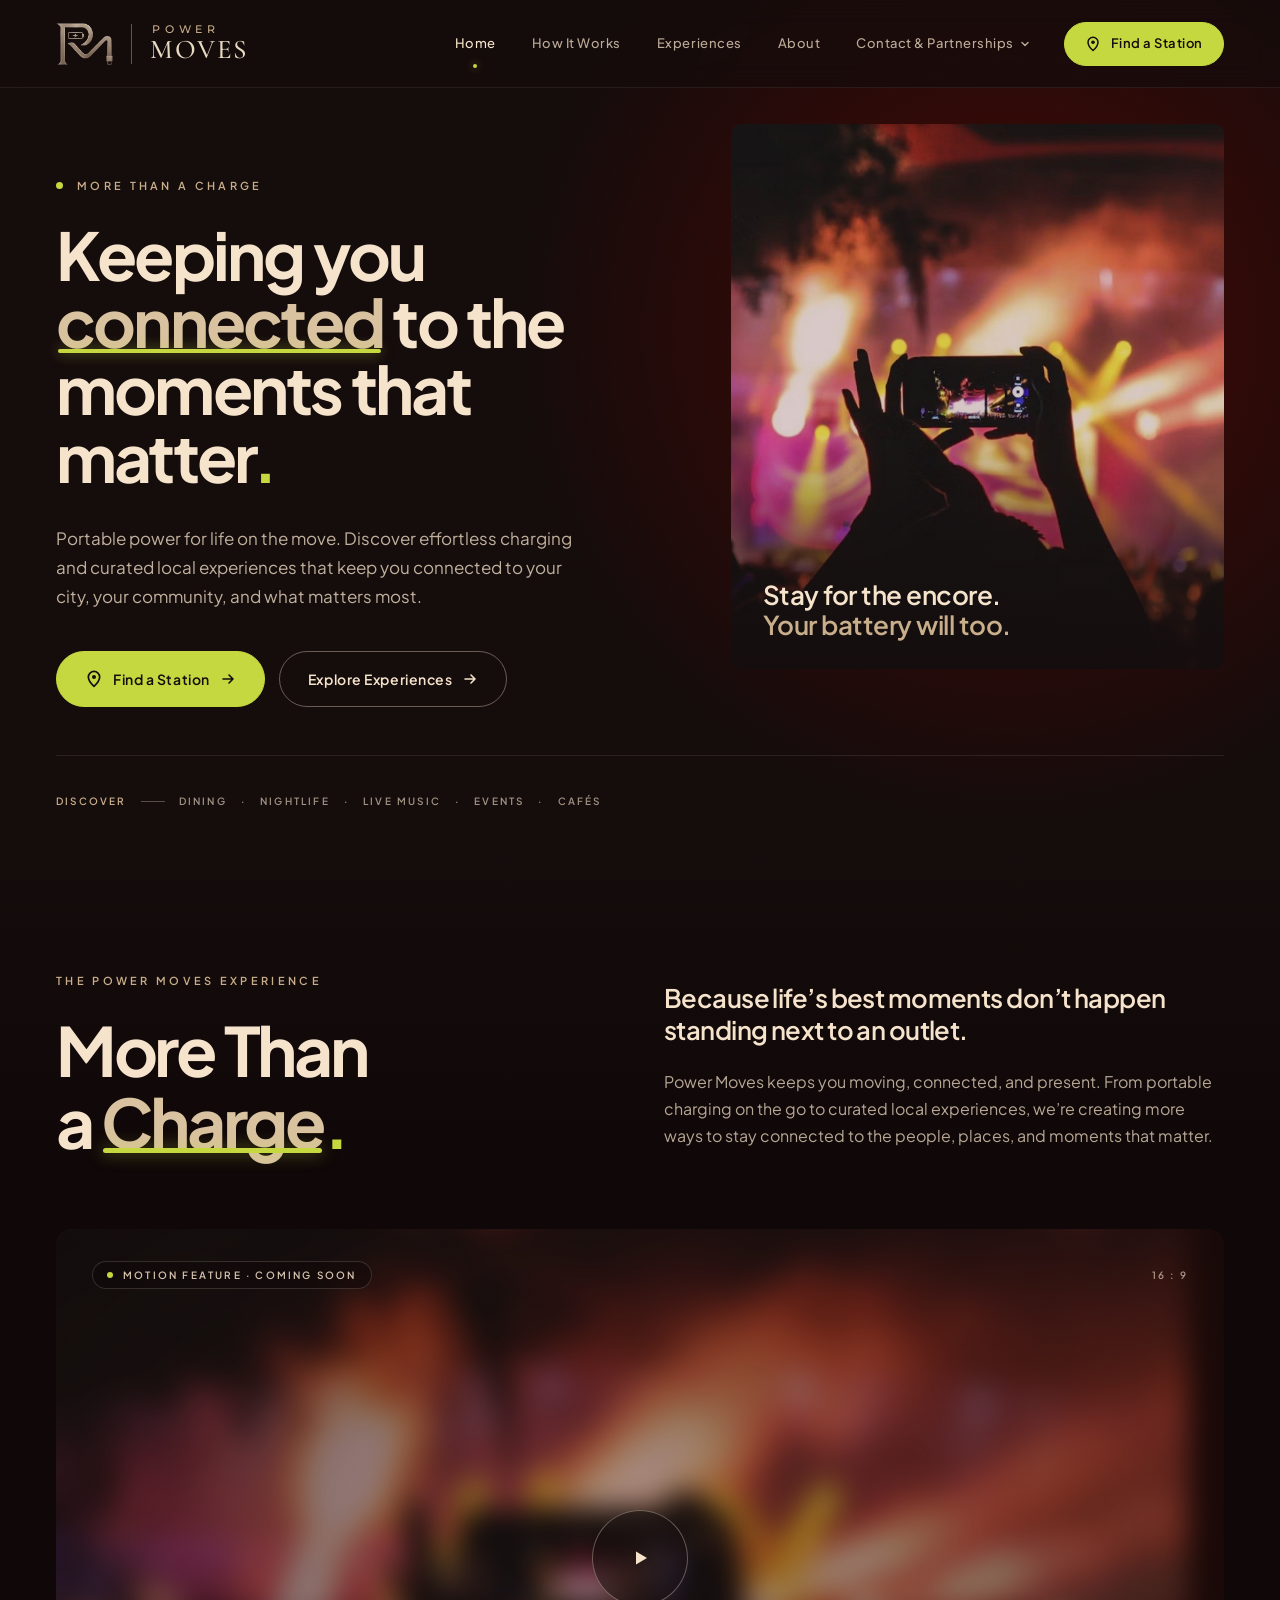
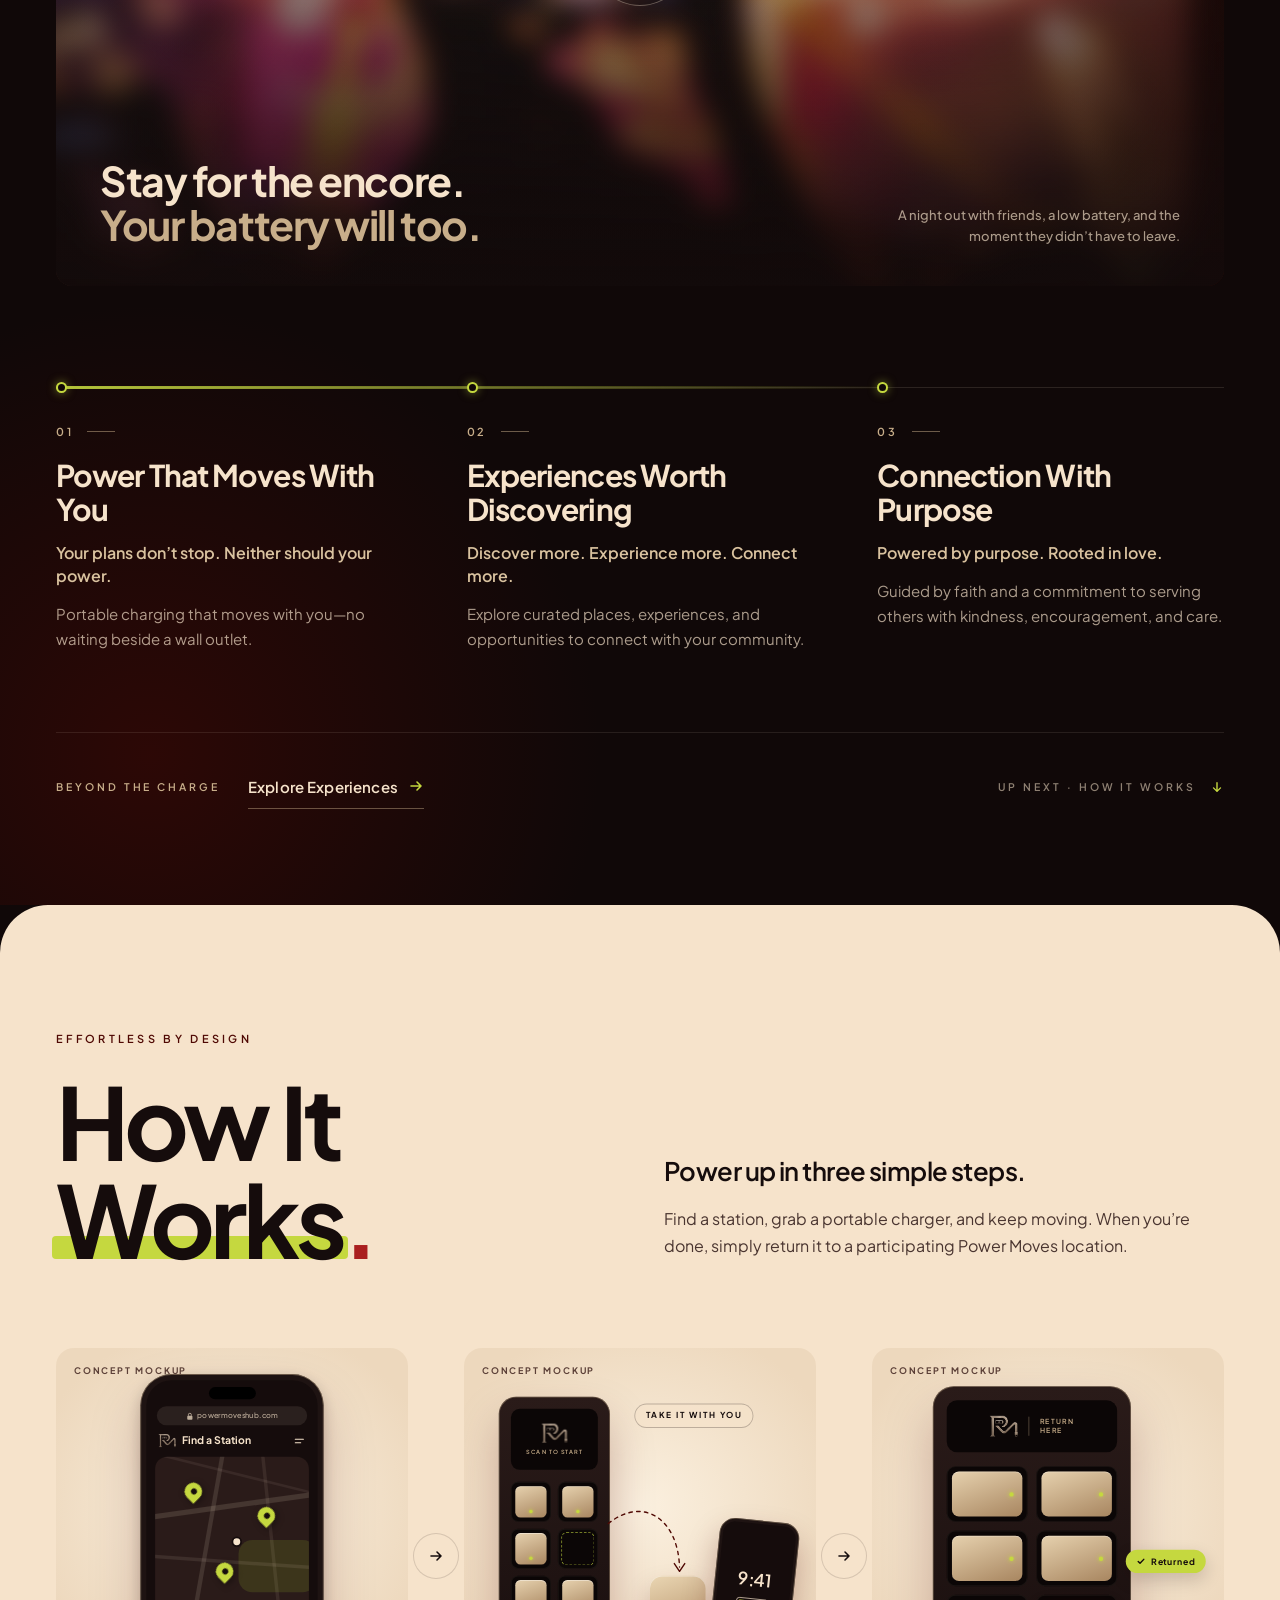
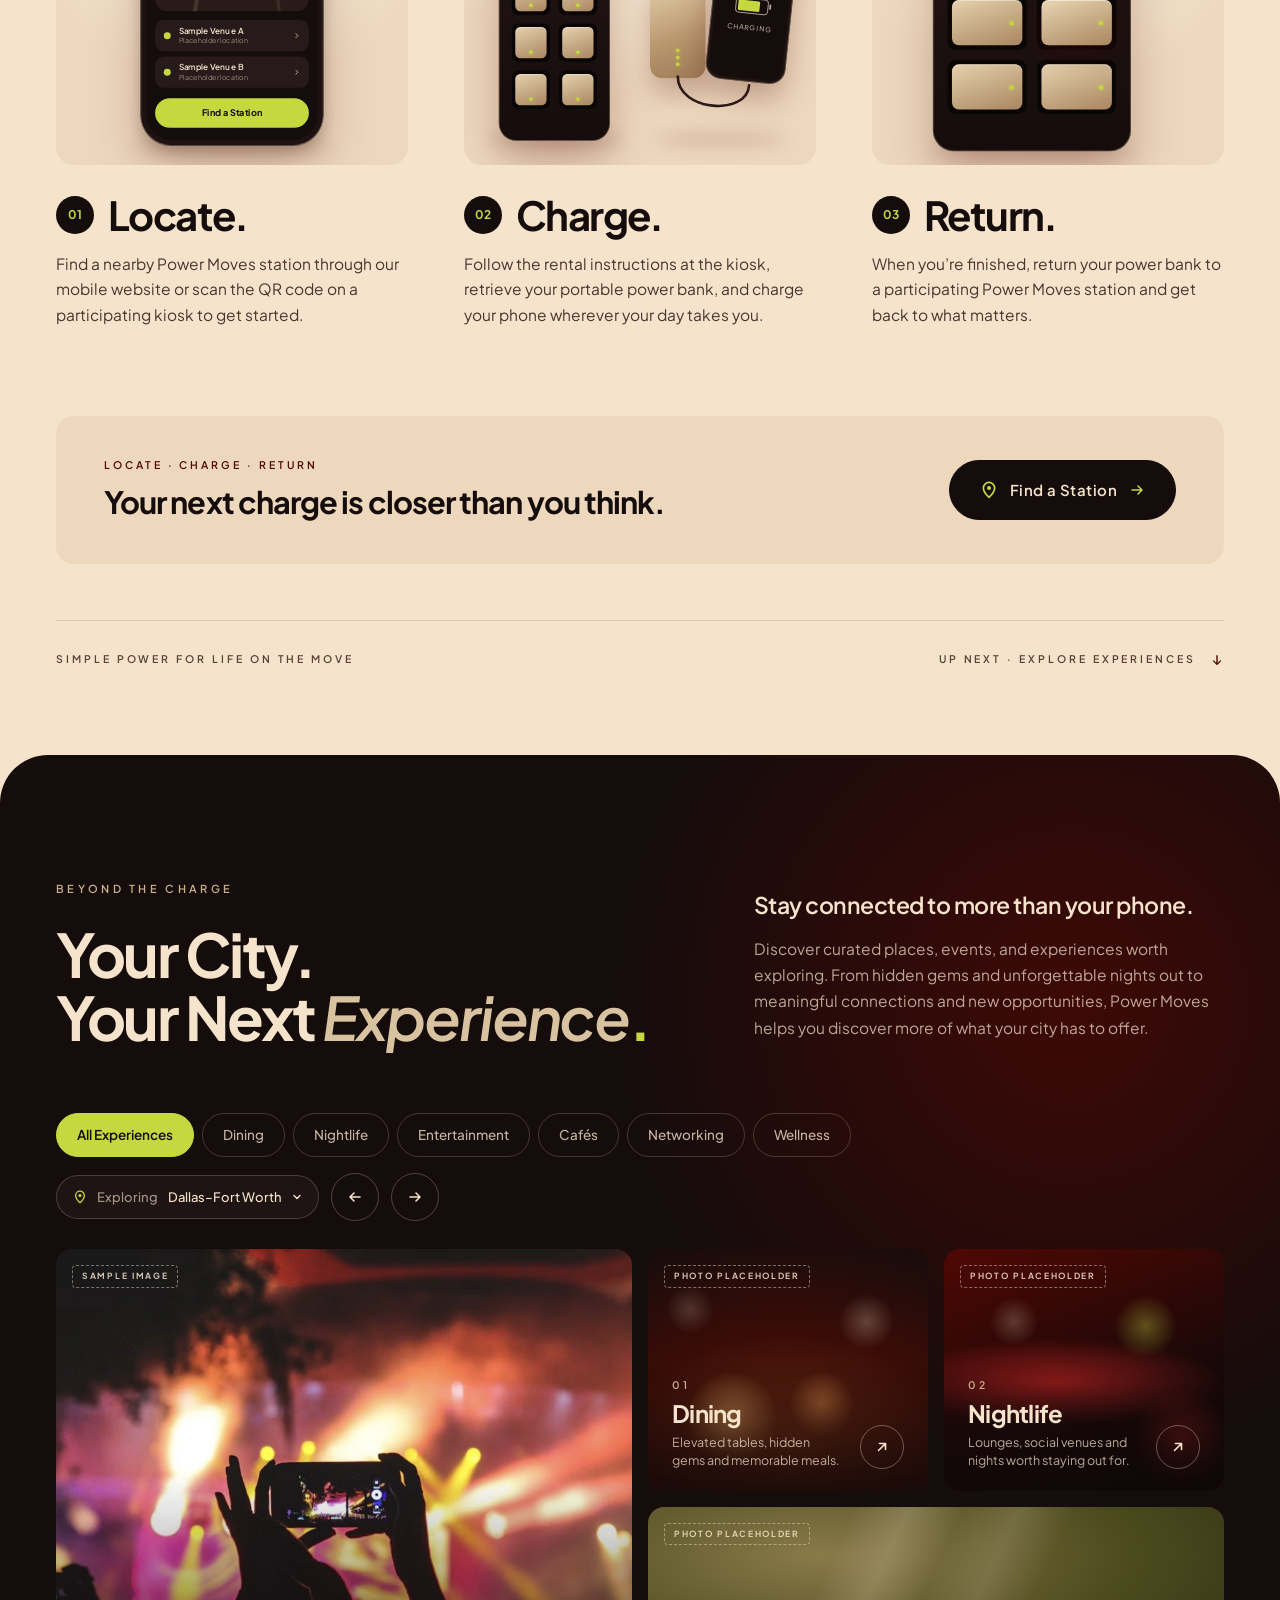
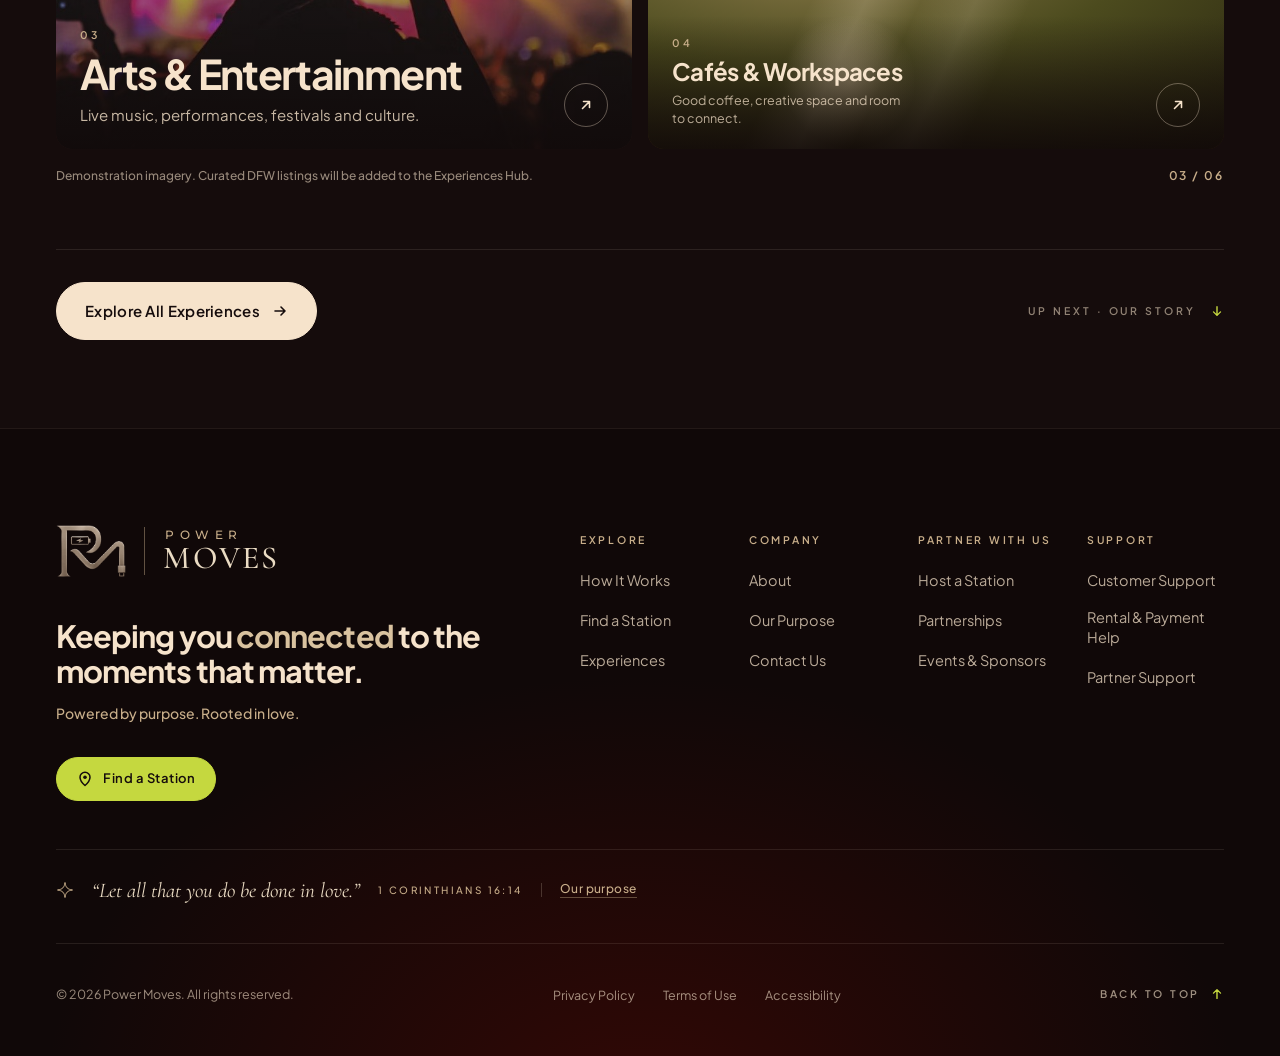
==== index.html @ 3cbf572a "Add files via upload" ====
<!doctype html>
<html lang="en">
<head>
  <meta charset="utf-8">
  <meta name="viewport" content="width=device-width, initial-scale=1">
  <title>Power Moves | Portable Power. Real Connections.</title>
  <meta name="description" content="Power Moves keeps you connected to the moments that matter with portable power bank rentals and curated local experiences in Dallas–Fort Worth.">
  <meta name="theme-color" content="#150C0C">
  <link rel="canonical" href="https://www.powermoveshub.com/">
  <meta property="og:type" content="website">
  <meta property="og:title" content="Power Moves — Keeping you connected to the moments that matter">
  <meta property="og:description" content="Portable power for life on the move, plus curated local experiences in Dallas–Fort Worth.">
  <meta property="og:url" content="https://www.powermoveshub.com/">
  <meta property="og:image" content="https://www.powermoveshub.com/assets/img/apple-touch-icon.png">
  <link rel="icon" type="image/png" href="assets/img/favicon.png">
  <link rel="apple-touch-icon" href="assets/img/apple-touch-icon.png">
  <link rel="preconnect" href="https://fonts.googleapis.com">
  <link rel="preconnect" href="https://fonts.gstatic.com" crossorigin>
  <link href="https://fonts.googleapis.com/css2?family=Cormorant+Garamond:ital,wght@0,500;1,400&amp;family=Montserrat:wght@500&amp;family=Plus+Jakarta+Sans:ital,wght@0,400;0,500;0,600;0,700;1,600&amp;display=swap" rel="stylesheet">
  <link rel="stylesheet" href="assets/css/styles.css">
</head>
<body>
  <a class="skip-link" href="#main">Skip to content</a>

  <!-- =====================================================
       HEADER / NAVIGATION
       Links marked data-soon="…" point to pages that are not
       built yet. Replace href="#" with the real page URL and
       delete the data-soon attribute when each page launches.
       ===================================================== -->
  <header class="site-header" id="site-header">
    <div class="container header-inner">
      <a class="brand logo-in" href="#top" aria-label="Power Moves home">
        <img class="brand-mark" src="assets/img/pm-monogram.png" alt="" width="402" height="297">
        <span class="brand-rule" aria-hidden="true"></span>
        <span class="wordmark" aria-hidden="true"><span class="wm-power">POWER</span><span class="wm-moves">MOVES</span></span>
      </a>

      <nav class="primary-nav" aria-label="Primary">
        <a href="#top" class="navlink is-active" aria-current="page">Home</a>
        <a href="#how-it-works" class="navlink">How It Works</a>
        <a href="#experiences" class="navlink">Experiences</a>
        <a href="#" class="navlink" data-soon="About page" data-hide-md>About</a>
        <div class="dropdown">
          <button type="button" class="navlink" id="contact-toggle" aria-expanded="false" aria-controls="contact-menu">Contact &amp; Partnerships
            <svg class="chev" width="10" height="10" viewBox="0 0 10 10" fill="none" aria-hidden="true"><path d="M2 3.5L5 6.5L8 3.5" stroke="currentColor" stroke-width="1.4" stroke-linecap="round" stroke-linejoin="round"/></svg>
          </button>
          <div class="dropdown-menu" id="contact-menu" hidden>
            <div class="menu-group">
              <div class="menu-label">Customers</div>
              <a href="#" class="menu-row" data-soon="General inquiries form">General inquiries <svg width="12" height="12" viewBox="0 0 12 12" fill="none" aria-hidden="true"><path d="M4.5 2.5L8 6L4.5 9.5" stroke="#C5D83F" stroke-width="1.4" stroke-linecap="round" stroke-linejoin="round"/></svg></a>
              <a href="#" class="menu-row" data-soon="Customer service &amp; tech support">Customer service &amp; tech support <svg width="12" height="12" viewBox="0 0 12 12" fill="none" aria-hidden="true"><path d="M4.5 2.5L8 6L4.5 9.5" stroke="#C5D83F" stroke-width="1.4" stroke-linecap="round" stroke-linejoin="round"/></svg></a>
              <a href="#" class="menu-row" data-soon="Rental &amp; payment help">Rental &amp; payment help <svg width="12" height="12" viewBox="0 0 12 12" fill="none" aria-hidden="true"><path d="M4.5 2.5L8 6L4.5 9.5" stroke="#C5D83F" stroke-width="1.4" stroke-linecap="round" stroke-linejoin="round"/></svg></a>
            </div>
            <div class="menu-group">
              <div class="menu-label">Venues</div>
              <a href="#" class="menu-row" data-soon="Host a station form">Host a Power Moves station <svg width="12" height="12" viewBox="0 0 12 12" fill="none" aria-hidden="true"><path d="M4.5 2.5L8 6L4.5 9.5" stroke="#C5D83F" stroke-width="1.4" stroke-linecap="round" stroke-linejoin="round"/></svg></a>
              <a href="#" class="menu-row" data-soon="Partner support">Existing partner support <svg width="12" height="12" viewBox="0 0 12 12" fill="none" aria-hidden="true"><path d="M4.5 2.5L8 6L4.5 9.5" stroke="#C5D83F" stroke-width="1.4" stroke-linecap="round" stroke-linejoin="round"/></svg></a>
            </div>
            <div class="menu-group">
              <div class="menu-label">Business</div>
              <a href="#" class="menu-row" data-soon="Partnerships form">Partnerships &amp; collaborations <svg width="12" height="12" viewBox="0 0 12 12" fill="none" aria-hidden="true"><path d="M4.5 2.5L8 6L4.5 9.5" stroke="#C5D83F" stroke-width="1.4" stroke-linecap="round" stroke-linejoin="round"/></svg></a>
              <a href="#" class="menu-row" data-soon="Events &amp; sponsorships form">Event organizers &amp; sponsorships <svg width="12" height="12" viewBox="0 0 12 12" fill="none" aria-hidden="true"><path d="M4.5 2.5L8 6L4.5 9.5" stroke="#C5D83F" stroke-width="1.4" stroke-linecap="round" stroke-linejoin="round"/></svg></a>
            </div>
            <p class="menu-note">Tell us why you’re reaching out and we’ll route you to the right team.</p>
          </div>
        </div>
        <a href="#" class="btn btn-primary btn-nav" data-soon="Station map"><svg width="16" height="16" viewBox="0 0 16 16" fill="none" aria-hidden="true"><path d="M8 14.5s5-4.3 5-8.2A5 5 0 0 0 3 6.3c0 3.9 5 8.2 5 8.2Z" stroke="currentColor" stroke-width="1.5" stroke-linejoin="round"/><circle cx="8" cy="6.3" r="1.8" fill="currentColor"/></svg> Find a Station</a>
      </nav>

      <div class="mobile-actions">
        <a href="#" class="btn btn-primary btn-sm" data-soon="Station map"><svg width="14" height="14" viewBox="0 0 16 16" fill="none" aria-hidden="true"><path d="M8 14.5s5-4.3 5-8.2A5 5 0 0 0 3 6.3c0 3.9 5 8.2 5 8.2Z" stroke="currentColor" stroke-width="1.5" stroke-linejoin="round"/><circle cx="8" cy="6.3" r="1.8" fill="currentColor"/></svg> Find a Station</a>
        <button type="button" class="iconbtn" id="menu-open" aria-label="Open menu" aria-expanded="false" aria-controls="mobile-menu">
          <svg width="18" height="18" viewBox="0 0 18 18" fill="none" aria-hidden="true"><path d="M3 6.5h12M3 11.5h8" stroke="currentColor" stroke-width="1.5" stroke-linecap="round"/></svg>
        </button>
      </div>
    </div>
  </header>

  <!-- Mobile menu (opens from the header menu button) -->
  <div class="mobile-menu" id="mobile-menu" role="dialog" aria-modal="true" aria-label="Menu" hidden>
    <div class="mobile-menu-head">
      <a class="brand" href="#top" aria-label="Power Moves home">
        <img class="brand-mark" src="assets/img/pm-monogram.png" alt="" width="402" height="297">
        <span class="brand-rule" aria-hidden="true"></span>
        <span class="wordmark" aria-hidden="true"><span class="wm-power">POWER</span><span class="wm-moves">MOVES</span></span>
      </a>
      <button type="button" class="iconbtn" id="menu-close" aria-label="Close menu">
        <svg width="16" height="16" viewBox="0 0 16 16" fill="none" aria-hidden="true"><path d="M3.5 3.5l9 9M12.5 3.5l-9 9" stroke="currentColor" stroke-width="1.5" stroke-linecap="round"/></svg>
      </button>
    </div>
    <div class="mm-section">
      <div class="mm-kicker">LOW BATTERY? START HERE</div>
      <a href="#" class="btn btn-primary mm-cta" data-soon="Station map"><svg width="17" height="17" viewBox="0 0 16 16" fill="none" aria-hidden="true"><path d="M8 14.5s5-4.3 5-8.2A5 5 0 0 0 3 6.3c0 3.9 5 8.2 5 8.2Z" stroke="currentColor" stroke-width="1.5" stroke-linejoin="round"/><circle cx="8" cy="6.3" r="1.8" fill="currentColor"/></svg> Find the nearest station</a>
    </div>
    <nav class="mm-nav" aria-label="Mobile">
      <a href="#top" class="mnav is-active" aria-current="page"><span class="mnav-label">Home</span><svg width="14" height="14" viewBox="0 0 12 12" fill="none" aria-hidden="true"><path d="M4.5 2.5L8 6L4.5 9.5" stroke="#C8AE8A" stroke-width="1.3" stroke-linecap="round" stroke-linejoin="round"/></svg></a>
      <a href="#how-it-works" class="mnav"><span class="mnav-label">How It Works</span><svg width="14" height="14" viewBox="0 0 12 12" fill="none" aria-hidden="true"><path d="M4.5 2.5L8 6L4.5 9.5" stroke="#C8AE8A" stroke-width="1.3" stroke-linecap="round" stroke-linejoin="round"/></svg></a>
      <a href="#experiences" class="mnav"><span class="mnav-label">Experiences</span><svg width="14" height="14" viewBox="0 0 12 12" fill="none" aria-hidden="true"><path d="M4.5 2.5L8 6L4.5 9.5" stroke="#C8AE8A" stroke-width="1.3" stroke-linecap="round" stroke-linejoin="round"/></svg></a>
      <a href="#" class="mnav" data-soon="About page"><span class="mnav-label">About</span><svg width="14" height="14" viewBox="0 0 12 12" fill="none" aria-hidden="true"><path d="M4.5 2.5L8 6L4.5 9.5" stroke="#C8AE8A" stroke-width="1.3" stroke-linecap="round" stroke-linejoin="round"/></svg></a>
    </nav>
    <div class="mm-section">
      <div class="mm-kicker muted">CONTACT &amp; PARTNERSHIPS</div>
      <div class="chips">
        <a href="#" class="chip" data-soon="Customer support">Customer support</a>
        <a href="#" class="chip" data-soon="Rental &amp; payment help">Rental &amp; payment</a>
        <a href="#" class="chip" data-soon="Host a station form">Host a station</a>
        <a href="#" class="chip" data-soon="Partner support">Partner support</a>
        <a href="#" class="chip" data-soon="Partnerships form">Partnerships</a>
        <a href="#" class="chip" data-soon="Events &amp; sponsorships form">Events &amp; sponsors</a>
        <a href="#" class="chip" data-soon="General inquiries form">General inquiry</a>
      </div>
    </div>
    <div class="mm-foot">
      <span class="mm-verse">Done in love. <small>1 COR 16:14</small></span>
      <a href="#" class="textlink" data-soon="Our Purpose page">Our purpose</a>
    </div>
  </div>

  <main id="main">

    <!-- =====================================================
         SECTION 01 — HERO
         ===================================================== -->
    <section class="hero" id="top" aria-labelledby="hero-title">
      <div class="hero-glow" aria-hidden="true"></div>
      <div class="container hero-grid">
        <div class="hero-copy">
          <p class="eyebrow rv d1"><span class="pulse-dot" aria-hidden="true"></span>More Than a Charge</p>
          <h1 class="hero-title rv d2" id="hero-title">Keeping you<br> <span class="hl">connected<span class="charge-line" aria-hidden="true"></span></span> to the<br> moments that<br> matter<span class="neon">.</span></h1>
          <p class="hero-lead rv d3">Portable power for life on the move. Discover effortless charging and curated local experiences that keep you connected to your city, your community, and what matters most.</p>
          <div class="cta-row rv d4">
            <a href="#" class="btn btn-primary" data-soon="Station map"><svg width="18" height="18" viewBox="0 0 16 16" fill="none" aria-hidden="true"><path d="M8 14.5s5-4.3 5-8.2A5 5 0 0 0 3 6.3c0 3.9 5 8.2 5 8.2Z" stroke="currentColor" stroke-width="1.5" stroke-linejoin="round"/><circle cx="8" cy="6.3" r="1.8" fill="currentColor"/></svg> Find a Station <svg class="arr" width="16" height="16" viewBox="0 0 16 16" fill="none" aria-hidden="true"><path d="M3 8h10M9 4l4 4-4 4" stroke="currentColor" stroke-width="1.6" stroke-linecap="round" stroke-linejoin="round"/></svg></a>
            <a href="#experiences" class="btn btn-secondary">Explore Experiences <svg class="arr" width="16" height="16" viewBox="0 0 16 16" fill="none" aria-hidden="true"><path d="M3 8h10M9 4l4 4-4 4" stroke="currentColor" stroke-width="1.6" stroke-linecap="round" stroke-linejoin="round"/></svg></a>
          </div>
        </div>
        <figure class="hero-media">
          <img src="assets/img/concert.jpg" alt="Concertgoers holding up a phone to record a stage glowing with red and gold lights" width="1048" height="769" fetchpriority="high">
          <div class="media-tint" aria-hidden="true"></div>
          <div class="media-fade" aria-hidden="true"></div>
          <figcaption>Stay for the encore.<br><span>Your battery will too.</span></figcaption>
        </figure>
      </div>
      <div class="container">
        <div class="hero-strip rv d5">
          <div class="discover" aria-label="Experience categories">
            <span class="lead-in">DISCOVER</span><span class="rule" aria-hidden="true"></span>
            <span>DINING</span><span aria-hidden="true">·</span><span>NIGHTLIFE</span><span aria-hidden="true">·</span><span>LIVE MUSIC</span><span aria-hidden="true">·</span><span>EVENTS</span><span aria-hidden="true">·</span><span>CAFÉS</span>
          </div>
        </div>
      </div>
    </section>

    <!-- =====================================================
         SECTION 02 — MORE THAN A CHARGE
         ===================================================== -->
    <section class="s2" id="more-than-a-charge" aria-labelledby="s2-title">
      <div class="container">
        <div class="section-head">
          <div>
            <p class="eyebrow">The Power Moves Experience</p>
            <h2 class="section-title" id="s2-title">More Than<br>a <span class="hl">Charge<span class="charge-line" aria-hidden="true"></span></span><span class="neon">.</span></h2>
          </div>
          <div class="section-intro">
            <p class="section-statement">Because life’s best moments don’t happen standing next to an outlet.</p>
            <p class="section-body">Power Moves keeps you moving, connected, and present. From portable charging on the go to curated local experiences, we’re creating more ways to stay connected to the people, places, and moments that matter.</p>
          </div>
        </div>

        <!-- Motion feature placeholder: swap for a <video muted playsinline> with a poster image when the final film is ready. -->
        <figure class="feature">
          <img class="feature-bg" src="assets/img/concert.jpg" alt="" aria-hidden="true" loading="lazy">
          <div class="feature-tint" aria-hidden="true"></div>
          <div class="feature-vignette" aria-hidden="true"></div>
          <div class="feature-top">
            <span class="media-badge">MOTION FEATURE · COMING SOON</span>
            <span class="media-ratio">16 : 9</span>
          </div>
          <div class="play-wrap">
            <button type="button" class="play" data-soon="Power Moves motion feature" aria-label="Play the Power Moves film (coming soon)">
              <svg width="28" height="28" viewBox="0 0 28 28" fill="none" aria-hidden="true"><path d="M10 7.5v13l11-6.5-11-6.5Z" fill="currentColor"/></svg>
            </button>
          </div>
          <figcaption>
            <span class="feature-caption">Stay for the encore.<br><span>Your battery will too.</span></span>
            <span class="feature-note">A night out with friends, a low battery, and the moment they didn’t have to leave.</span>
          </figcaption>
        </figure>

        <div class="pillars">
          <span class="pillars-thread" aria-hidden="true"></span>
          <div class="pillar">
            <div class="pillar-num">01</div>
            <h3>Power That Moves With You</h3>
            <p class="pillar-micro">Your plans don’t stop. Neither should your power.</p>
            <p class="pillar-body">Portable charging that moves with you—no waiting beside a wall outlet.</p>
          </div>
          <div class="pillar">
            <div class="pillar-num">02</div>
            <h3>Experiences Worth Discovering</h3>
            <p class="pillar-micro">Discover more. Experience more. Connect more.</p>
            <p class="pillar-body">Explore curated places, experiences, and opportunities to connect with your community.</p>
          </div>
          <div class="pillar">
            <div class="pillar-num">03</div>
            <h3>Connection With Purpose</h3>
            <p class="pillar-micro">Powered by purpose. Rooted in love.</p>
            <p class="pillar-body">Guided by faith and a commitment to serving others with kindness, encouragement, and care.</p>
          </div>
        </div>

        <div class="section-foot">
          <div class="foot-left">
            <span class="foot-label">Beyond the Charge</span>
            <a href="#experiences" class="arrow-link">Explore Experiences <svg class="arr" width="16" height="16" viewBox="0 0 16 16" fill="none" aria-hidden="true"><path d="M3 8h10M9 4l4 4-4 4" stroke="currentColor" stroke-width="1.6" stroke-linecap="round" stroke-linejoin="round"/></svg></a>
          </div>
          <a href="#how-it-works" class="up-next">Up Next · How It Works <svg width="14" height="14" viewBox="0 0 16 16" fill="none" aria-hidden="true"><path d="M8 3v10M4 9l4 4 4-4" stroke="currentColor" stroke-width="1.6" stroke-linecap="round" stroke-linejoin="round"/></svg></a>
        </div>
      </div>
    </section>

    <!-- =====================================================
         SECTION 03 — HOW IT WORKS
         Product visuals are conceptual mockups. Replace each
         .stage with an <img> of official product photography.
         ===================================================== -->
    <section class="s3" id="how-it-works" aria-labelledby="s3-title">
      <div class="s3-sheet">
        <div class="container">
          <div class="section-head">
            <div>
              <p class="eyebrow">Effortless by Design</p>
              <h2 class="section-title" id="s3-title">How It<br><span class="marker">Works</span><span class="dot">.</span></h2>
            </div>
            <div class="section-intro">
              <p class="section-statement">Power up in three simple steps.</p>
              <p class="section-body">Find a station, grab a portable charger, and keep moving. When you’re done, simply return it to a participating Power Moves location.</p>
            </div>
          </div>

          <ol class="steps">
            <li class="step">
              <div class="step-visual">
                <div class="panel">
                  <span class="mock-tag">CONCEPT MOCKUP</span>
                  <div class="stage" role="img" aria-label="A phone showing the Power Moves mobile website with a map of sample station pins">
                    <div aria-hidden="true" style="position: absolute; left: 92px; right: 92px; bottom: 16px; height: 18px; border-radius: 50%; background: rgba(79,8,3,.18); filter: blur(10px)"></div>
                    <div style="position: absolute; left: 97px; top: 30px; width: 211px; height: 428px; border-radius: 36px; background: #1E1312; padding: 7px; box-shadow: 0 30px 60px rgba(79,8,3,.22), 0 6px 16px rgba(21,12,12,.2), inset 0 0 0 1px rgba(200,174,138,.45)">
                    <div style="position: relative; width: 197px; height: 414px; border-radius: 29px; overflow: hidden; background: #150C0C; color: #F6E3CB">
                    <div style="position: absolute; top: 8px; left: 72px; width: 54px; height: 14px; border-radius: 10px; background: #000"></div>
                    <div style="position: absolute; top: 30px; left: 12px; right: 12px; height: 22px; border-radius: 11px; background: rgba(246,227,203,.09); display: flex; align-items: center; justify-content: center; gap: 5px; font: 500 8.5px/1 'Plus Jakarta Sans', sans-serif; color: rgba(246,227,203,.72)">
                    <svg width="8" height="9" viewBox="0 0 8 9" fill="none"><rect x="1" y="4" width="6" height="4.5" rx="1" fill="currentColor"></rect><path d="M2.3 4V2.8a1.7 1.7 0 0 1 3.4 0V4" stroke="currentColor" stroke-width="1"></path></svg>
                    powermoveshub.com
                    </div>
                    <div style="position: absolute; top: 62px; left: 14px; right: 14px; display: flex; align-items: center; justify-content: space-between">
                    <span style="display: flex; align-items: center; gap: 7px; font: 700 12px/1 'Plus Jakarta Sans', sans-serif"><img src="assets/img/pm-monogram.png" alt="" style="height: 15px; width: auto; display: block">Find a Station</span>
                    <svg width="14" height="14" viewBox="0 0 18 18" fill="none"><path d="M3 6.5h12M3 11.5h8" stroke="#F6E3CB" stroke-width="1.6" stroke-linecap="round"></path></svg>
                    </div>
                    <div style="position: absolute; top: 88px; left: 10px; right: 10px; height: 178px; border-radius: 14px; overflow: hidden; background: #2A1B19">
                    <div style="position: absolute; left: 96px; top: 96px; width: 90px; height: 60px; border-radius: 16px; background: rgba(76,75,30,.55)"></div>
                    <div style="position: absolute; left: -20px; top: 52px; width: 240px; height: 6px; background: rgba(246,227,203,.13); transform: rotate(-8deg)"></div>
                    <div style="position: absolute; left: -20px; top: 120px; width: 240px; height: 4px; background: rgba(246,227,203,.09); transform: rotate(4deg)"></div>
                    <div style="position: absolute; left: 58px; top: -20px; width: 5px; height: 230px; background: rgba(246,227,203,.12); transform: rotate(10deg)"></div>
                    <div style="position: absolute; left: 132px; top: -20px; width: 4px; height: 230px; background: rgba(246,227,203,.08); transform: rotate(-6deg)"></div>
                    <div style="position: absolute; left: -20px; top: 20px; width: 240px; height: 3px; background: rgba(246,227,203,.07); transform: rotate(14deg)"></div>
                    <div class="pin" style="animation-delay: .3s; position: absolute; left: 34px; top: 30px; width: 20px; height: 20px; border-radius: 50% 50% 50% 0; background: #C5D83F; box-shadow: 0 3px 8px rgba(0,0,0,.4); display: flex; align-items: center; justify-content: center"><span style="width: 7px; height: 7px; border-radius: 50%; background: #150C0C"></span></div>
                    <div class="pin" style="animation-delay: .55s; position: absolute; left: 118px; top: 58px; width: 20px; height: 20px; border-radius: 50% 50% 50% 0; background: #C5D83F; box-shadow: 0 3px 8px rgba(0,0,0,.4); display: flex; align-items: center; justify-content: center"><span style="width: 7px; height: 7px; border-radius: 50%; background: #150C0C"></span></div>
                    <div class="pin" style="animation-delay: .8s; position: absolute; left: 70px; top: 122px; width: 20px; height: 20px; border-radius: 50% 50% 50% 0; background: #C5D83F; box-shadow: 0 3px 8px rgba(0,0,0,.4); display: flex; align-items: center; justify-content: center"><span style="width: 7px; height: 7px; border-radius: 50%; background: #150C0C"></span></div>
                    <div class="you" style="position: absolute; left: 88px; top: 92px; width: 12px; height: 12px; border-radius: 50%; background: #F6E3CB; border: 2px solid #150C0C"></div>
                    </div>
                    <div style="position: absolute; top: 276px; left: 10px; right: 10px; display: flex; flex-direction: column; gap: 6px">
                    <div style="height: 36px; border-radius: 10px; background: rgba(246,227,203,.07); display: flex; align-items: center; gap: 9px; padding: 0 10px">
                    <span style="width: 8px; height: 8px; border-radius: 50%; background: #C5D83F; flex: none"></span>
                    <span style="flex: 1; display: flex; flex-direction: column; gap: 3px"><span style="font: 600 9.5px/1 'Plus Jakarta Sans', sans-serif">Sample Venue A</span><span style="font: 400 8px/1 'Plus Jakarta Sans', sans-serif; color: rgba(246,227,203,.55)">Placeholder location</span></span>
                    <svg width="8" height="8" viewBox="0 0 12 12" fill="none"><path d="M4.5 2.5L8 6L4.5 9.5" stroke="#C8AE8A" stroke-width="1.6" stroke-linecap="round"></path></svg>
                    </div>
                    <div style="height: 36px; border-radius: 10px; background: rgba(246,227,203,.07); display: flex; align-items: center; gap: 9px; padding: 0 10px">
                    <span style="width: 8px; height: 8px; border-radius: 50%; background: #C5D83F; flex: none"></span>
                    <span style="flex: 1; display: flex; flex-direction: column; gap: 3px"><span style="font: 600 9.5px/1 'Plus Jakarta Sans', sans-serif">Sample Venue B</span><span style="font: 400 8px/1 'Plus Jakarta Sans', sans-serif; color: rgba(246,227,203,.55)">Placeholder location</span></span>
                    <svg width="8" height="8" viewBox="0 0 12 12" fill="none"><path d="M4.5 2.5L8 6L4.5 9.5" stroke="#C8AE8A" stroke-width="1.6" stroke-linecap="round"></path></svg>
                    </div>
                    </div>
                    <div style="position: absolute; left: 10px; right: 10px; bottom: 14px; height: 34px; border-radius: 17px; background: #C5D83F; color: #150C0C; display: flex; align-items: center; justify-content: center; font: 700 10.5px/1 'Plus Jakarta Sans', sans-serif">Find a Station</div>
                    </div>
                    </div>
                  </div>
                </div>
                <span class="step-arrow" aria-hidden="true"><svg class="arr" width="16" height="16" viewBox="0 0 16 16" fill="none" aria-hidden="true"><path d="M3 8h10M9 4l4 4-4 4" stroke="currentColor" stroke-width="1.6" stroke-linecap="round" stroke-linejoin="round"/></svg></span>
              </div>
              <div class="step-head"><span class="step-num">01</span><h3>Locate.</h3></div>
              <p>Find a nearby Power Moves station through our mobile website or scan the QR code on a participating kiosk to get started.</p>
            </li>
            <li class="step-sep" aria-hidden="true"><span><svg width="14" height="14" viewBox="0 0 16 16" fill="none" aria-hidden="true"><path d="M8 3v10M4 9l4 4 4-4" stroke="currentColor" stroke-width="1.6" stroke-linecap="round" stroke-linejoin="round"/></svg></span></li>
            <li class="step">
              <div class="step-visual">
                <div class="panel">
                  <span class="mock-tag">CONCEPT MOCKUP</span>
                  <div class="stage" role="img" aria-label="A rental kiosk with one empty slot, and a portable power bank charging a phone away from the kiosk">
                    <div aria-hidden="true" style="position: absolute; left: 30px; width: 150px; bottom: 22px; height: 16px; border-radius: 50%; background: rgba(79,8,3,.2); filter: blur(9px)"></div>
                    <div style="position: absolute; inset: 0">
                    <div style="position: absolute; left: 40px; top: 56px; width: 128px; height: 396px; border-radius: 20px; background: linear-gradient(180deg, #2A1B19, #150C0C); box-shadow: 0 26px 50px rgba(79,8,3,.25), inset 0 0 0 1px rgba(200,174,138,.4)">
                    <div style="position: absolute; top: 14px; left: 14px; right: 14px; height: 70px; border-radius: 10px; background: #0B0606; display: flex; flex-direction: column; align-items: center; justify-content: center; gap: 7px">
                    <img src="assets/img/pm-monogram.png" alt="" style="height: 22px; width: auto; display: block">
                    <span style="font: 600 6.5px/1 'Plus Jakarta Sans', sans-serif; letter-spacing: .18em; color: #C8AE8A">SCAN TO START</span>
                    </div>
                    <div style="position: absolute; top: 98px; left: 14px; right: 14px; display: grid; grid-template-columns: repeat(2, minmax(0, 1fr)); gap: 8px">
                    <div style="position: relative; height: 46px; border-radius: 8px; background: #0B0606; box-shadow: inset 0 0 0 1px rgba(246,227,203,.06)"><div style="position: absolute; inset: 5px; border-radius: 6px; background: linear-gradient(160deg, #E6D1AE, #A88660); box-shadow: inset 0 1px 0 rgba(255,255,255,.4); display: flex; align-items: flex-end; justify-content: center; padding-bottom: 5px"><span style="width: 4px; height: 4px; border-radius: 50%; background: #C5D83F; box-shadow: 0 0 4px #C5D83F"></span></div></div><div style="position: relative; height: 46px; border-radius: 8px; background: #0B0606; box-shadow: inset 0 0 0 1px rgba(246,227,203,.06)"><div style="position: absolute; inset: 5px; border-radius: 6px; background: linear-gradient(160deg, #E6D1AE, #A88660); box-shadow: inset 0 1px 0 rgba(255,255,255,.4); display: flex; align-items: flex-end; justify-content: center; padding-bottom: 5px"><span style="width: 4px; height: 4px; border-radius: 50%; background: #C5D83F; box-shadow: 0 0 4px #C5D83F"></span></div></div><div style="position: relative; height: 46px; border-radius: 8px; background: #0B0606; box-shadow: inset 0 0 0 1px rgba(246,227,203,.06)"><div style="position: absolute; inset: 5px; border-radius: 6px; background: linear-gradient(160deg, #E6D1AE, #A88660); box-shadow: inset 0 1px 0 rgba(255,255,255,.4); display: flex; align-items: flex-end; justify-content: center; padding-bottom: 5px"><span style="width: 4px; height: 4px; border-radius: 50%; background: #C5D83F; box-shadow: 0 0 4px #C5D83F"></span></div></div><div style="position: relative; height: 46px; border-radius: 8px; background: #0B0606; box-shadow: inset 0 0 0 1px rgba(246,227,203,.06)"><div style="position: absolute; inset: 4px; border-radius: 6px; border: 1px dashed rgba(197,216,63,.75)"></div></div><div style="position: relative; height: 46px; border-radius: 8px; background: #0B0606; box-shadow: inset 0 0 0 1px rgba(246,227,203,.06)"><div style="position: absolute; inset: 5px; border-radius: 6px; background: linear-gradient(160deg, #E6D1AE, #A88660); box-shadow: inset 0 1px 0 rgba(255,255,255,.4); display: flex; align-items: flex-end; justify-content: center; padding-bottom: 5px"><span style="width: 4px; height: 4px; border-radius: 50%; background: #C5D83F; box-shadow: 0 0 4px #C5D83F"></span></div></div><div style="position: relative; height: 46px; border-radius: 8px; background: #0B0606; box-shadow: inset 0 0 0 1px rgba(246,227,203,.06)"><div style="position: absolute; inset: 5px; border-radius: 6px; background: linear-gradient(160deg, #E6D1AE, #A88660); box-shadow: inset 0 1px 0 rgba(255,255,255,.4); display: flex; align-items: flex-end; justify-content: center; padding-bottom: 5px"><span style="width: 4px; height: 4px; border-radius: 50%; background: #C5D83F; box-shadow: 0 0 4px #C5D83F"></span></div></div><div style="position: relative; height: 46px; border-radius: 8px; background: #0B0606; box-shadow: inset 0 0 0 1px rgba(246,227,203,.06)"><div style="position: absolute; inset: 5px; border-radius: 6px; background: linear-gradient(160deg, #E6D1AE, #A88660); box-shadow: inset 0 1px 0 rgba(255,255,255,.4); display: flex; align-items: flex-end; justify-content: center; padding-bottom: 5px"><span style="width: 4px; height: 4px; border-radius: 50%; background: #C5D83F; box-shadow: 0 0 4px #C5D83F"></span></div></div><div style="position: relative; height: 46px; border-radius: 8px; background: #0B0606; box-shadow: inset 0 0 0 1px rgba(246,227,203,.06)"><div style="position: absolute; inset: 5px; border-radius: 6px; background: linear-gradient(160deg, #E6D1AE, #A88660); box-shadow: inset 0 1px 0 rgba(255,255,255,.4); display: flex; align-items: flex-end; justify-content: center; padding-bottom: 5px"><span style="width: 4px; height: 4px; border-radius: 50%; background: #C5D83F; box-shadow: 0 0 4px #C5D83F"></span></div></div><div style="position: relative; height: 46px; border-radius: 8px; background: #0B0606; box-shadow: inset 0 0 0 1px rgba(246,227,203,.06)"><div style="position: absolute; inset: 5px; border-radius: 6px; background: linear-gradient(160deg, #E6D1AE, #A88660); box-shadow: inset 0 1px 0 rgba(255,255,255,.4); display: flex; align-items: flex-end; justify-content: center; padding-bottom: 5px"><span style="width: 4px; height: 4px; border-radius: 50%; background: #C5D83F; box-shadow: 0 0 4px #C5D83F"></span></div></div><div style="position: relative; height: 46px; border-radius: 8px; background: #0B0606; box-shadow: inset 0 0 0 1px rgba(246,227,203,.06)"><div style="position: absolute; inset: 5px; border-radius: 6px; background: linear-gradient(160deg, #E6D1AE, #A88660); box-shadow: inset 0 1px 0 rgba(255,255,255,.4); display: flex; align-items: flex-end; justify-content: center; padding-bottom: 5px"><span style="width: 4px; height: 4px; border-radius: 50%; background: #C5D83F; box-shadow: 0 0 4px #C5D83F"></span></div></div>
                    </div>
                    </div>
                    <div style="position: absolute; left: 196px; top: 64px; padding: 8px 12px; border-radius: 999px; border: 1px solid rgba(21,12,12,.25); font: 700 9.5px/1 'Plus Jakarta Sans', sans-serif; letter-spacing: .18em; color: #150C0C; background: rgba(246,227,203,.7)">TAKE IT WITH YOU</div>
                    <svg width="120" height="150" viewBox="0 0 120 150" fill="none" style="position: absolute; left: 156px; top: 130px"><path d="M10 72 C 50 40, 90 66, 92 122" stroke="#4F0803" stroke-width="1.6" stroke-dasharray="4 5" stroke-linecap="round"></path><path d="M86 118l6 9 6-9" stroke="#4F0803" stroke-width="1.6" stroke-linecap="round" stroke-linejoin="round"></path></svg>
                    <div aria-hidden="true" style="position: absolute; left: 220px; width: 150px; bottom: 22px; height: 16px; border-radius: 50%; background: rgba(79,8,3,.16); filter: blur(10px)"></div>
                    <div class="float" style="position: absolute; left: 214px; top: 186px; width: 168px; height: 250px">
                    <div style="position: absolute; left: 0; top: 76px; width: 64px; height: 118px; border-radius: 14px; background: linear-gradient(160deg, #EAD6B3 0%, #B8966E 60%, #9C7B57 100%); box-shadow: 0 18px 30px rgba(79,8,3,.25), inset 0 1px 0 rgba(255,255,255,.5); display: flex; flex-direction: column; align-items: center; justify-content: flex-end; gap: 4px; padding-bottom: 14px">
                    <span style="width: 4px; height: 4px; border-radius: 50%; background: #C5D83F; box-shadow: 0 0 4px #C5D83F"></span>
                    <span style="width: 4px; height: 4px; border-radius: 50%; background: #C5D83F; box-shadow: 0 0 4px #C5D83F"></span>
                    <span style="width: 4px; height: 4px; border-radius: 50%; background: #C5D83F; box-shadow: 0 0 4px #C5D83F"></span>
                    </div>
                    <svg width="160" height="70" viewBox="0 0 160 70" fill="none" style="position: absolute; left: 0; top: 180px"><path d="M32 12 C 32 52, 112 58, 114 22" stroke="#2A1B19" stroke-width="3" stroke-linecap="round"></path></svg>
                    <div style="position: absolute; left: 72px; top: 12px; width: 92px; height: 186px; border-radius: 18px; background: #1E1312; padding: 4px; transform: rotate(6deg); box-shadow: 0 18px 34px rgba(79,8,3,.28), inset 0 0 0 1px rgba(200,174,138,.4)">
                    <div style="width: 84px; height: 178px; border-radius: 14px; background: #150C0C; display: flex; flex-direction: column; align-items: center; justify-content: center; gap: 12px">
                    <span style="font: 600 20px/1 'Plus Jakarta Sans', sans-serif; letter-spacing: -0.02em; color: #F6E3CB">9:41</span>
                    <span style="position: relative; width: 38px; height: 18px; border: 1.5px solid rgba(246,227,203,.75); border-radius: 4px; padding: 2px">
                    <span class="fillup" style="display: block; height: 100%; width: 78%; border-radius: 1.5px; background: #C5D83F"></span>
                    <span style="position: absolute; right: -4px; top: 4px; width: 2px; height: 6px; border-radius: 1px; background: rgba(246,227,203,.75)"></span>
                    </span>
                    <span style="font: 500 8px/1 'Plus Jakarta Sans', sans-serif; letter-spacing: .14em; color: rgba(246,227,203,.7)">CHARGING</span>
                    </div>
                    </div>
                    </div>
                    </div>
                  </div>
                </div>
                <span class="step-arrow" aria-hidden="true"><svg class="arr" width="16" height="16" viewBox="0 0 16 16" fill="none" aria-hidden="true"><path d="M3 8h10M9 4l4 4-4 4" stroke="currentColor" stroke-width="1.6" stroke-linecap="round" stroke-linejoin="round"/></svg></span>
              </div>
              <div class="step-head"><span class="step-num">02</span><h3>Charge.</h3></div>
              <p>Follow the rental instructions at the kiosk, retrieve your portable power bank, and charge your phone wherever your day takes you.</p>
            </li>
            <li class="step-sep" aria-hidden="true"><span><svg width="14" height="14" viewBox="0 0 16 16" fill="none" aria-hidden="true"><path d="M8 3v10M4 9l4 4 4-4" stroke="currentColor" stroke-width="1.6" stroke-linecap="round" stroke-linejoin="round"/></svg></span></li>
            <li class="step">
              <div class="step-visual">
                <div class="panel">
                  <span class="mock-tag">CONCEPT MOCKUP</span>
                  <div class="stage" role="img" aria-label="A portable power bank sliding back into an open slot on a Power Moves kiosk">
                    <div aria-hidden="true" style="position: absolute; left: 70px; width: 228px; bottom: 10px; height: 18px; border-radius: 50%; background: rgba(79,8,3,.2); filter: blur(10px)"></div>
                    <div style="position: absolute; inset: 0">
                    <div style="position: absolute; left: 70px; top: 44px; width: 228px; height: 420px; border-radius: 24px; background: linear-gradient(180deg, #2A1B19, #150C0C); box-shadow: 0 30px 56px rgba(79,8,3,.25), inset 0 0 0 1px rgba(200,174,138,.4)">
                    <div style="position: absolute; top: 16px; left: 16px; right: 16px; height: 60px; border-radius: 12px; background: #0B0606; display: flex; align-items: center; justify-content: center; gap: 12px">
                    <img src="assets/img/pm-monogram.png" alt="" style="height: 24px; width: auto; display: block">
                    <span aria-hidden="true" style="width: 1px; height: 22px; background: rgba(200,174,138,.4)"></span>
                    <span style="font: 600 8px/1.3 'Plus Jakarta Sans', sans-serif; letter-spacing: .18em; color: #C8AE8A">RETURN<br>HERE</span>
                    </div>
                    <div style="position: absolute; top: 92px; left: 16px; right: 16px; display: grid; grid-template-columns: repeat(2, minmax(0, 1fr)); gap: 10px">
                    <div style="position: relative; height: 64px; border-radius: 10px; background: #0B0606; box-shadow: inset 0 0 0 1px rgba(246,227,203,.06)"><div style="position: absolute; inset: 6px; border-radius: 8px; background: linear-gradient(160deg, #E6D1AE, #A88660); box-shadow: inset 0 1px 0 rgba(255,255,255,.4); display: flex; align-items: center; justify-content: flex-end; padding-right: 10px"><span style="width: 5px; height: 5px; border-radius: 50%; background: #C5D83F; box-shadow: 0 0 5px #C5D83F"></span></div></div><div style="position: relative; height: 64px; border-radius: 10px; background: #0B0606; box-shadow: inset 0 0 0 1px rgba(246,227,203,.06)"><div style="position: absolute; inset: 6px; border-radius: 8px; background: linear-gradient(160deg, #E6D1AE, #A88660); box-shadow: inset 0 1px 0 rgba(255,255,255,.4); display: flex; align-items: center; justify-content: flex-end; padding-right: 10px"><span style="width: 5px; height: 5px; border-radius: 50%; background: #C5D83F; box-shadow: 0 0 5px #C5D83F"></span></div></div><div style="position: relative; height: 64px; border-radius: 10px; background: #0B0606; box-shadow: inset 0 0 0 1px rgba(246,227,203,.06)"><div style="position: absolute; inset: 6px; border-radius: 8px; background: linear-gradient(160deg, #E6D1AE, #A88660); box-shadow: inset 0 1px 0 rgba(255,255,255,.4); display: flex; align-items: center; justify-content: flex-end; padding-right: 10px"><span style="width: 5px; height: 5px; border-radius: 50%; background: #C5D83F; box-shadow: 0 0 5px #C5D83F"></span></div></div><div style="position: relative; height: 64px; border-radius: 10px; background: #0B0606; box-shadow: inset 0 0 0 1px rgba(246,227,203,.06)"><div style="position: absolute; inset: 6px; border-radius: 8px; background: linear-gradient(160deg, #E6D1AE, #A88660); box-shadow: inset 0 1px 0 rgba(255,255,255,.4); display: flex; align-items: center; justify-content: flex-end; padding-right: 10px"><span style="width: 5px; height: 5px; border-radius: 50%; background: #C5D83F; box-shadow: 0 0 5px #C5D83F"></span></div></div><div style="position: relative; height: 64px; border-radius: 10px; background: #0B0606; box-shadow: inset 0 0 0 1px rgba(246,227,203,.06)"><div style="position: absolute; inset: 6px; border-radius: 8px; background: linear-gradient(160deg, #E6D1AE, #A88660); box-shadow: inset 0 1px 0 rgba(255,255,255,.4); display: flex; align-items: center; justify-content: flex-end; padding-right: 10px"><span style="width: 5px; height: 5px; border-radius: 50%; background: #C5D83F; box-shadow: 0 0 5px #C5D83F"></span></div></div><div class="glow" style="position: relative; height: 64px; border-radius: 10px; background: #0B0606; box-shadow: inset 0 0 0 1px rgba(246,227,203,.06)"></div><div style="position: relative; height: 64px; border-radius: 10px; background: #0B0606; box-shadow: inset 0 0 0 1px rgba(246,227,203,.06)"><div style="position: absolute; inset: 6px; border-radius: 8px; background: linear-gradient(160deg, #E6D1AE, #A88660); box-shadow: inset 0 1px 0 rgba(255,255,255,.4); display: flex; align-items: center; justify-content: flex-end; padding-right: 10px"><span style="width: 5px; height: 5px; border-radius: 50%; background: #C5D83F; box-shadow: 0 0 5px #C5D83F"></span></div></div><div style="position: relative; height: 64px; border-radius: 10px; background: #0B0606; box-shadow: inset 0 0 0 1px rgba(246,227,203,.06)"><div style="position: absolute; inset: 6px; border-radius: 8px; background: linear-gradient(160deg, #E6D1AE, #A88660); box-shadow: inset 0 1px 0 rgba(255,255,255,.4); display: flex; align-items: center; justify-content: flex-end; padding-right: 10px"><span style="width: 5px; height: 5px; border-radius: 50%; background: #C5D83F; box-shadow: 0 0 5px #C5D83F"></span></div></div>
                    </div>
                    </div>
                    <div class="slidein" style="position: absolute; left: 195px; top: 290px; width: 81px; height: 52px; border-radius: 8px; background: linear-gradient(160deg, #EAD6B3, #A88660); box-shadow: 0 10px 22px rgba(79,8,3,.3), inset 0 1px 0 rgba(255,255,255,.5); display: flex; align-items: center; justify-content: flex-end; padding-right: 10px"><span style="width: 5px; height: 5px; border-radius: 50%; background: #C5D83F; box-shadow: 0 0 5px #C5D83F"></span></div>
                    <div class="ok" style="position: absolute; left: 292px; top: 232px; display: inline-flex; align-items: center; gap: 6px; padding: 8px 12px; border-radius: 999px; background: #C5D83F; color: #150C0C; font: 700 10px/1 'Plus Jakarta Sans', sans-serif; letter-spacing: .06em; box-shadow: 0 8px 20px rgba(21,12,12,.18)">
                    <svg width="11" height="11" viewBox="0 0 12 12" fill="none"><path d="M2.5 6.2l2.3 2.3 4.7-5" stroke="#150C0C" stroke-width="1.8" stroke-linecap="round" stroke-linejoin="round"></path></svg>
                    Returned
                    </div>
                    </div>
                  </div>
                </div>
              </div>
              <div class="step-head"><span class="step-num">03</span><h3>Return.</h3></div>
              <p>When you’re finished, return your power bank to a participating Power Moves station and get back to what matters.</p>
            </li>
          </ol>

          <div class="cta-band">
            <div>
              <p class="eyebrow">Locate · Charge · Return</p>
              <p class="cta-band-title">Your next charge is closer than you think.</p>
            </div>
            <a href="#" class="btn btn-dark" data-soon="Station map"><svg width="18" height="18" viewBox="0 0 16 16" fill="none" aria-hidden="true"><path d="M8 14.5s5-4.3 5-8.2A5 5 0 0 0 3 6.3c0 3.9 5 8.2 5 8.2Z" stroke="#C5D83F" stroke-width="1.5" stroke-linejoin="round"/><circle cx="8" cy="6.3" r="1.8" fill="#C5D83F"/></svg> Find a Station <svg class="arr" width="16" height="16" viewBox="0 0 16 16" fill="none" aria-hidden="true"><path d="M3 8h10M9 4l4 4-4 4" stroke="currentColor" stroke-width="1.6" stroke-linecap="round" stroke-linejoin="round"/></svg></a>
          </div>

          <div class="section-foot">
            <span class="foot-label">Simple power for life on the move</span>
            <a href="#experiences" class="up-next">Up Next · Explore Experiences <svg width="14" height="14" viewBox="0 0 16 16" fill="none" aria-hidden="true"><path d="M8 3v10M4 9l4 4 4-4" stroke="currentColor" stroke-width="1.6" stroke-linecap="round" stroke-linejoin="round"/></svg></a>
          </div>
        </div>
      </div>
    </section>

    <!-- =====================================================
         SECTION 04 — EXPLORE EXPERIENCES
         Imagery is demonstration only. To use a real photo on a
         tile, replace its .tile-art div with
         <img class="tile-photo" src="assets/img/your-photo.jpg" alt="">
         ===================================================== -->
    <section class="s4" id="experiences" aria-labelledby="s4-title">
      <div class="s4-sheet">
        <div class="s4-glow" aria-hidden="true"></div>
        <div class="container">
          <div class="section-head">
            <div>
              <p class="eyebrow">Beyond the Charge</p>
              <h2 class="s4-title" id="s4-title">Your City.<br>Your Next <em>Experience</em><span class="neon">.</span></h2>
            </div>
            <div class="section-intro">
              <p class="section-statement">Stay connected to more than your phone.</p>
              <p class="section-body">Discover curated places, events, and experiences worth exploring. From hidden gems and unforgettable nights out to meaningful connections and new opportunities, Power Moves helps you discover more of what your city has to offer.</p>
            </div>
          </div>

          <div class="exp-controls">
            <div class="pills" role="group" aria-label="Filter experiences">
              <button type="button" class="pill" data-filter="all" aria-pressed="true">All Experiences</button>
              <button type="button" class="pill" data-filter="dining" aria-pressed="false">Dining</button>
              <button type="button" class="pill" data-filter="nightlife" aria-pressed="false">Nightlife</button>
              <button type="button" class="pill" data-filter="arts" aria-pressed="false">Entertainment</button>
              <button type="button" class="pill" data-filter="cafes" aria-pressed="false">Cafés</button>
              <button type="button" class="pill" data-filter="network" aria-pressed="false">Networking</button>
              <button type="button" class="pill" data-filter="wellness" aria-pressed="false">Wellness</button>
            </div>
            <div class="exp-tools">
              <div class="loc-wrap">
                <button type="button" class="loc" id="loc-toggle" aria-expanded="false" aria-controls="loc-menu">
                  <svg width="14" height="14" viewBox="0 0 16 16" fill="none" aria-hidden="true"><path d="M8 14.5s5-4.3 5-8.2A5 5 0 0 0 3 6.3c0 3.9 5 8.2 5 8.2Z" stroke="#C5D83F" stroke-width="1.5" stroke-linejoin="round"/><circle cx="8" cy="6.3" r="1.8" fill="#C5D83F"/></svg><span class="muted">Exploring</span> Dallas–Fort Worth
                  <svg class="chev" width="10" height="10" viewBox="0 0 10 10" fill="none" aria-hidden="true"><path d="M2 3.5L5 6.5L8 3.5" stroke="currentColor" stroke-width="1.4" stroke-linecap="round" stroke-linejoin="round"/></svg>
                </button>
                <div class="loc-menu" id="loc-menu" hidden>
                  <button type="button" class="loc-option" aria-pressed="true">Dallas–Fort Worth
                    <svg width="14" height="14" viewBox="0 0 12 12" fill="none" aria-hidden="true"><path d="M2.5 6.2l2.3 2.3 4.7-5" stroke="#C5D83F" stroke-width="1.8" stroke-linecap="round" stroke-linejoin="round"/></svg>
                  </button>
                  <p class="loc-note">More cities will appear here as Power Moves grows.</p>
                </div>
              </div>
              <button type="button" class="navbtn" id="exp-prev" aria-label="Previous experiences"><svg width="16" height="16" viewBox="0 0 16 16" fill="none" aria-hidden="true"><path d="M13 8H3M7 4L3 8l4 4" stroke="currentColor" stroke-width="1.6" stroke-linecap="round" stroke-linejoin="round"/></svg></button>
              <button type="button" class="navbtn" id="exp-next" aria-label="Next experiences"><svg class="arr" width="16" height="16" viewBox="0 0 16 16" fill="none" aria-hidden="true"><path d="M3 8h10M9 4l4 4-4 4" stroke="currentColor" stroke-width="1.6" stroke-linecap="round" stroke-linejoin="round"/></svg></button>
            </div>
          </div>

          <div class="exp-track" id="exp-track" aria-label="Experience categories" tabindex="0">
            <a href="#" class="tile" data-id="arts" data-n="03" data-soon="Arts &amp; Entertainment in the Experiences Hub">
              <img class="tile-photo" src="assets/img/concert.jpg" alt="" loading="lazy">
              <div class="tile-fade" aria-hidden="true"></div>
              <span class="tile-tag">SAMPLE IMAGE</span>
              <div class="tile-body">
                <div><div class="tile-num">03</div><div class="tile-title">Arts &amp; Entertainment</div><div class="tile-sub">Live music, performances, festivals and culture.</div></div>
                <span class="tile-go" aria-hidden="true"><svg width="16" height="16" viewBox="0 0 16 16" fill="none"><path d="M4.5 11.5l7-7M5.5 4.5h6v6" stroke="currentColor" stroke-width="1.6" stroke-linecap="round" stroke-linejoin="round"/></svg></span>
              </div>
            </a>
            <a href="#" class="tile" data-id="dining" data-n="01" data-soon="Dining in the Experiences Hub">
              <div class="tile-art art-dining" aria-hidden="true"></div>
              <div class="tile-fade" aria-hidden="true"></div>
              <span class="tile-tag">PHOTO PLACEHOLDER</span>
              <div class="tile-body">
                <div><div class="tile-num">01</div><div class="tile-title">Dining</div><div class="tile-sub">Elevated tables, hidden gems and memorable meals.</div></div>
                <span class="tile-go" aria-hidden="true"><svg width="16" height="16" viewBox="0 0 16 16" fill="none"><path d="M4.5 11.5l7-7M5.5 4.5h6v6" stroke="currentColor" stroke-width="1.6" stroke-linecap="round" stroke-linejoin="round"/></svg></span>
              </div>
            </a>
            <a href="#" class="tile" data-id="nightlife" data-n="02" data-soon="Nightlife in the Experiences Hub">
              <div class="tile-art art-nightlife" aria-hidden="true"></div>
              <div class="tile-fade" aria-hidden="true"></div>
              <span class="tile-tag">PHOTO PLACEHOLDER</span>
              <div class="tile-body">
                <div><div class="tile-num">02</div><div class="tile-title">Nightlife</div><div class="tile-sub">Lounges, social venues and nights worth staying out for.</div></div>
                <span class="tile-go" aria-hidden="true"><svg width="16" height="16" viewBox="0 0 16 16" fill="none"><path d="M4.5 11.5l7-7M5.5 4.5h6v6" stroke="currentColor" stroke-width="1.6" stroke-linecap="round" stroke-linejoin="round"/></svg></span>
              </div>
            </a>
            <a href="#" class="tile" data-id="cafes" data-n="04" data-soon="Cafés &amp; Workspaces in the Experiences Hub">
              <div class="tile-art art-cafes" aria-hidden="true"></div>
              <div class="tile-fade" aria-hidden="true"></div>
              <span class="tile-tag">PHOTO PLACEHOLDER</span>
              <div class="tile-body">
                <div><div class="tile-num">04</div><div class="tile-title">Cafés &amp; Workspaces</div><div class="tile-sub">Good coffee, creative space and room to connect.</div></div>
                <span class="tile-go" aria-hidden="true"><svg width="16" height="16" viewBox="0 0 16 16" fill="none"><path d="M4.5 11.5l7-7M5.5 4.5h6v6" stroke="currentColor" stroke-width="1.6" stroke-linecap="round" stroke-linejoin="round"/></svg></span>
              </div>
            </a>
            <a href="#" class="tile" data-id="network" data-n="05" data-soon="Community &amp; Networking in the Experiences Hub">
              <div class="tile-art art-network" aria-hidden="true"></div>
              <div class="tile-fade" aria-hidden="true"></div>
              <span class="tile-tag">PHOTO PLACEHOLDER</span>
              <div class="tile-body">
                <div><div class="tile-num">05</div><div class="tile-title">Community &amp; Networking</div><div class="tile-sub">Gatherings, meetups and new connections.</div></div>
                <span class="tile-go" aria-hidden="true"><svg width="16" height="16" viewBox="0 0 16 16" fill="none"><path d="M4.5 11.5l7-7M5.5 4.5h6v6" stroke="currentColor" stroke-width="1.6" stroke-linecap="round" stroke-linejoin="round"/></svg></span>
              </div>
            </a>
            <a href="#" class="tile" data-id="wellness" data-n="06" data-soon="Wellness &amp; Lifestyle in the Experiences Hub">
              <div class="tile-art art-wellness" aria-hidden="true"></div>
              <div class="tile-fade" aria-hidden="true"></div>
              <span class="tile-tag">PHOTO PLACEHOLDER</span>
              <div class="tile-body">
                <div><div class="tile-num">06</div><div class="tile-title">Wellness &amp; Lifestyle</div><div class="tile-sub">Places and activities that keep you balanced.</div></div>
                <span class="tile-go" aria-hidden="true"><svg width="16" height="16" viewBox="0 0 16 16" fill="none"><path d="M4.5 11.5l7-7M5.5 4.5h6v6" stroke="currentColor" stroke-width="1.6" stroke-linecap="round" stroke-linejoin="round"/></svg></span>
              </div>
            </a>
          </div>

          <div class="exp-meta">
            <div class="exp-dots" id="exp-dots" aria-hidden="true"><span class="on"></span><span></span><span></span><span></span><span></span><span></span></div>
            <span class="swipe-hint" aria-hidden="true">SWIPE <svg class="arr" width="16" height="16" viewBox="0 0 16 16" fill="none" aria-hidden="true"><path d="M3 8h10M9 4l4 4-4 4" stroke="currentColor" stroke-width="1.6" stroke-linecap="round" stroke-linejoin="round"/></svg></span>
            <span class="exp-note">Demonstration imagery. Curated DFW listings will be added to the Experiences Hub.</span>
            <span class="exp-counter" id="exp-counter" aria-live="polite">03 / 06</span>
          </div>

          <div class="section-foot">
            <a href="#" class="btn btn-cream" data-soon="Experiences Hub">Explore All Experiences <svg class="arr" width="16" height="16" viewBox="0 0 16 16" fill="none" aria-hidden="true"><path d="M3 8h10M9 4l4 4-4 4" stroke="currentColor" stroke-width="1.6" stroke-linecap="round" stroke-linejoin="round"/></svg></a>
            <a href="#" class="up-next" data-soon="Our Story section">Up Next · Our Story <svg width="14" height="14" viewBox="0 0 16 16" fill="none" aria-hidden="true"><path d="M8 3v10M4 9l4 4 4-4" stroke="currentColor" stroke-width="1.6" stroke-linecap="round" stroke-linejoin="round"/></svg></a>
          </div>
        </div>
      </div>
    </section>
  </main>

  <!-- =====================================================
       FOOTER
       ===================================================== -->
  <footer class="site-footer" aria-labelledby="footer-title">
    <div class="container">
      <div class="footer-top">
        <div class="footer-brand">
          <a class="brand" href="#top" aria-label="Power Moves home">
            <img class="brand-mark" src="assets/img/pm-monogram.png" alt="" width="402" height="297" loading="lazy">
            <span class="brand-rule" aria-hidden="true"></span>
            <span class="wordmark" aria-hidden="true"><span class="wm-power">POWER</span><span class="wm-moves">MOVES</span></span>
          </a>
          <p class="footer-tagline" id="footer-title">Keeping you <span>connected</span> to the moments that matter.</p>
          <p class="footer-signoff">Powered by purpose. Rooted in love.</p>
          <a href="#" class="btn btn-primary btn-nav footer-cta" data-soon="Station map"><svg width="16" height="16" viewBox="0 0 16 16" fill="none" aria-hidden="true"><path d="M8 14.5s5-4.3 5-8.2A5 5 0 0 0 3 6.3c0 3.9 5 8.2 5 8.2Z" stroke="currentColor" stroke-width="1.5" stroke-linejoin="round"/><circle cx="8" cy="6.3" r="1.8" fill="currentColor"/></svg> Find a Station</a>
        </div>
        <div class="footer-cols">
        <nav class="footer-col" aria-label="Explore">
          <h2 class="footer-heading">Explore</h2>
          <ul><li><a href="#how-it-works" class="footer-link">How It Works</a></li><li><a href="#" class="footer-link" data-soon="Station map">Find a Station</a></li><li><a href="#experiences" class="footer-link">Experiences</a></li></ul>
        </nav>
        <nav class="footer-col" aria-label="Company">
          <h2 class="footer-heading">Company</h2>
          <ul><li><a href="#" class="footer-link" data-soon="About page">About</a></li><li><a href="#" class="footer-link" data-soon="Our Purpose page">Our Purpose</a></li><li><a href="#" class="footer-link" data-soon="General inquiries form">Contact Us</a></li></ul>
        </nav>
        <nav class="footer-col" aria-label="Partner With Us">
          <h2 class="footer-heading">Partner With Us</h2>
          <ul><li><a href="#" class="footer-link" data-soon="Host a station form">Host a Station</a></li><li><a href="#" class="footer-link" data-soon="Partnerships form">Partnerships</a></li><li><a href="#" class="footer-link" data-soon="Events &amp; sponsorships form">Events &amp; Sponsors</a></li></ul>
        </nav>
        <nav class="footer-col" aria-label="Support">
          <h2 class="footer-heading">Support</h2>
          <ul><li><a href="#" class="footer-link" data-soon="Customer support">Customer Support</a></li><li><a href="#" class="footer-link" data-soon="Rental &amp; payment help">Rental &amp; Payment Help</a></li><li><a href="#" class="footer-link" data-soon="Partner support">Partner Support</a></li></ul>
        </nav>
        </div>
      </div>

          <div class="verse footer-verse">
            <svg width="18" height="18" viewBox="0 0 18 18" fill="none" aria-hidden="true"><path d="M9 1.5C9.6 6.4 11.6 8.4 16.5 9 11.6 9.6 9.6 11.6 9 16.5 8.4 11.6 6.4 9.6 1.5 9 6.4 8.4 8.4 6.4 9 1.5Z" stroke="#C8AE8A" stroke-width="1"/></svg>
            <span class="verse-text">“Let all that you do be done in love.”</span>
            <span class="verse-ref">1 CORINTHIANS 16:14</span>
            <span class="verse-rule" aria-hidden="true"></span>
            <a href="#" class="textlink" data-soon="Our Purpose page">Our purpose</a>
          </div>

      <div class="footer-bottom">
        <p class="footer-copy">© <span id="year">2026</span> Power Moves. All rights reserved.</p>
        <ul class="footer-legal">
          <li><a href="#" class="footer-link" data-soon="Privacy Policy">Privacy Policy</a></li>
          <li><a href="#" class="footer-link" data-soon="Terms of Use">Terms of Use</a></li>
          <li><a href="#" class="footer-link" data-soon="Accessibility statement">Accessibility</a></li>
        </ul>
        <a href="#top" class="back-top">Back to top <svg width="14" height="14" viewBox="0 0 16 16" fill="none" aria-hidden="true"><path d="M8 13V3M4 7l4-4 4 4" stroke="currentColor" stroke-width="1.6" stroke-linecap="round" stroke-linejoin="round"/></svg></a>
      </div>
    </div>
  </footer>

  <div class="toast" id="toast" role="status" aria-live="polite" hidden><span class="toast-tag">COMING SOON</span><span id="toast-msg"></span></div>

  <script src="assets/js/main.js" defer></script>
</body>
</html>
---- assets/css/styles.css ----
/* =========================================================
   POWER MOVES — Homepage styles (Sections 01–04)
   Brand tokens first; reuse them for every future page.
   ========================================================= */

:root {
  --espresso: #150C0C;
  --espresso-deep: #100808;
  --espresso-raised: #1F1413;
  --wine: #4F0803;
  --spicy: #AA1F1F;
  --olive: #4C4B1E;
  --neon: #C5D83F;
  --milk: #F6E3CB;
  --milk-shade: #EDD8BD;
  --champagne: #C8AE8A;
  --champagne-light: #D9C29F;
  --champagne-text: #EADBC3;
  --ink-soft: #4A3530;
  --ink-muted: #5C4038;

  --sans: 'Plus Jakarta Sans', system-ui, -apple-system, 'Segoe UI', sans-serif;
  --serif: 'Cormorant Garamond', Georgia, serif;
  --wordmark-sans: 'Montserrat', var(--sans);

  --gutter: 56px;
  --max: 1440px;
  --header-h: 88px;
  --ease-out: cubic-bezier(.2, .7, .2, 1);
}

@media (max-width: 900px) {
  :root { --gutter: 22px; --header-h: 64px; }
}

/* ---------- Base ---------- */
*, *::before, *::after { box-sizing: border-box; }
html { scroll-behavior: smooth; scroll-padding-top: var(--header-h); -webkit-text-size-adjust: 100%; }
body {
  margin: 0;
  background: var(--espresso);
  color: var(--milk);
  font-family: var(--sans);
  font-size: 16px;
  line-height: 1.6;
  -webkit-font-smoothing: antialiased;
  overflow-x: hidden;
}
img { max-width: 100%; display: block; }
a { color: inherit; }
button { font: inherit; }
h1, h2, h3, p, figure, ol { margin: 0; }
ol { padding: 0; list-style: none; }
body.menu-open { overflow: hidden; }

.container { width: 100%; max-width: var(--max); margin: 0 auto; padding: 0 var(--gutter); }
.visually-hidden { position: absolute !important; width: 1px; height: 1px; overflow: hidden; clip: rect(0 0 0 0); white-space: nowrap; }
.skip-link { position: absolute; left: 16px; top: -60px; z-index: 200; padding: 12px 18px; border-radius: 999px; background: var(--neon); color: var(--espresso); font-weight: 600; text-decoration: none; }
.skip-link:focus { top: 12px; }
:focus-visible { outline: 2px solid var(--neon); outline-offset: 4px; border-radius: 4px; }

.eyebrow { font-size: 11px; font-weight: 600; letter-spacing: .3em; line-height: 1; text-transform: uppercase; color: var(--champagne); }
.neon { color: var(--neon); }

/* ---------- Buttons ---------- */
.btn {
  display: inline-flex; align-items: center; justify-content: center; gap: 10px;
  height: 56px; padding: 0 28px; border-radius: 999px;
  font: 600 14px/1 var(--sans); letter-spacing: .04em; text-decoration: none; cursor: pointer;
  transition: transform .25s ease, box-shadow .3s ease, background .3s ease, border-color .3s ease, color .3s ease;
}
.btn .arr { transition: transform .3s var(--ease-out); }
.btn:hover .arr { transform: translateX(4px); }
.btn-primary { background: var(--neon); color: var(--espresso); border: 1px solid var(--neon); }
.btn-primary:hover { box-shadow: 0 0 0 6px rgba(197,216,63,.16), 0 10px 40px rgba(197,216,63,.25); transform: translateY(-1px); }
.btn-secondary { background: transparent; color: var(--milk); border: 1px solid rgba(246,227,203,.38); }
.btn-secondary:hover { background: rgba(246,227,203,.07); border-color: var(--champagne); }
.btn-dark { background: var(--espresso); color: var(--milk); border: 1px solid var(--espresso); height: 60px; padding: 0 30px; font-size: 15px; letter-spacing: .03em; gap: 12px; }
.btn-dark .arr { color: var(--neon); }
.btn-dark:hover { transform: translateY(-1px); box-shadow: 0 0 0 6px rgba(197,216,63,.45), 0 14px 34px rgba(21,12,12,.25); }
.btn-dark:focus-visible { outline-color: var(--wine); }
.btn-cream { background: var(--milk); color: var(--espresso); border: 1px solid var(--milk); height: 58px; font-size: 15px; letter-spacing: .02em; gap: 12px; }
.btn-cream:hover { transform: translateY(-1px); box-shadow: 0 0 0 6px rgba(246,227,203,.14); }
.btn-nav { height: 44px; padding: 0 20px; font-size: 13px; }
.btn-sm { height: 40px; padding: 0 14px; font-size: 12.5px; gap: 7px; }

.textlink { color: var(--champagne); text-decoration: none; border-bottom: 1px solid rgba(200,174,138,.4); padding-bottom: 2px; transition: color .25s, border-color .25s; }
.textlink:hover { color: var(--milk); border-color: var(--milk); }

.iconbtn { width: 44px; height: 44px; border-radius: 50%; display: flex; align-items: center; justify-content: center; background: transparent; border: 1px solid rgba(246,227,203,.18); color: var(--milk); cursor: pointer; padding: 0; }
.iconbtn:hover { background: rgba(246,227,203,.06); }

/* =========================================================
   HEADER / NAVIGATION
   ========================================================= */
.site-header {
  position: fixed; inset: 0 0 auto 0; z-index: 50; height: var(--header-h);
  background: rgba(21,12,12,.72); -webkit-backdrop-filter: blur(14px); backdrop-filter: blur(14px);
  border-bottom: 1px solid rgba(246,227,203,.08);
  transition: background .3s ease;
}
.site-header.is-scrolled { background: rgba(21,12,12,.92); }
.header-inner { height: 100%; display: flex; align-items: center; justify-content: space-between; gap: 24px; }

.brand { display: flex; align-items: center; gap: 18px; text-decoration: none; flex: none; }
.brand-mark { height: 42px; width: auto; }
.brand-rule { width: 1px; height: 40px; background: rgba(200,174,138,.45); }
.wordmark { display: flex; flex-direction: column; gap: 3px; line-height: 1; }
.wm-power { font: 500 10.5px/1 var(--wordmark-sans); letter-spacing: .46em; color: var(--champagne); padding-left: 2px; }
.wm-moves { font: 500 27px/.9 var(--serif); letter-spacing: .07em; color: var(--champagne-text); }

.primary-nav { display: flex; align-items: center; gap: clamp(18px, 2.5vw, 36px); }
.navlink {
  position: relative; display: inline-flex; align-items: center; gap: 6px;
  padding: 10px 2px; background: none; border: 0; cursor: pointer;
  color: rgba(246,227,203,.74); text-decoration: none; font: 500 13px/1 var(--sans); letter-spacing: .04em; white-space: nowrap;
  transition: color .25s ease;
}
.navlink::after { content: ""; position: absolute; left: 2px; right: 2px; bottom: 2px; height: 1px; background: var(--champagne); transform: scaleX(0); transform-origin: left; transition: transform .35s var(--ease-out); }
.navlink:hover, .navlink.is-active { color: var(--milk); }
.navlink:hover::after { transform: scaleX(1); }
.navlink.is-active::before { content: ""; position: absolute; left: 50%; bottom: -8px; width: 4px; height: 4px; margin-left: -2px; border-radius: 50%; background: var(--neon); box-shadow: 0 0 10px rgba(197,216,63,.7); }
.chev { transition: transform .25s ease; }
[aria-expanded="true"] > .chev { transform: rotate(180deg); }

.dropdown { position: relative; }
.dropdown-menu {
  position: absolute; top: 46px; right: -40px; width: 352px; padding: 14px; border-radius: 10px;
  background: var(--espresso-raised); border: 1px solid rgba(246,227,203,.1); box-shadow: 0 24px 60px rgba(0,0,0,.5);
  animation: drop .25s ease both;
}
.dropdown-menu[hidden] { display: none; }
.menu-group { padding: 6px 0 8px; }
.menu-label { font: 600 10px/1 var(--sans); letter-spacing: .24em; color: var(--champagne); padding: 8px 12px 6px; text-transform: uppercase; }
.menu-row { display: flex; align-items: center; justify-content: space-between; padding: 10px 12px; border-radius: 6px; color: var(--milk); text-decoration: none; font: 500 13px/1.3 var(--sans); transition: background .2s; }
.menu-row:hover { background: rgba(246,227,203,.06); }
.menu-row svg { opacity: .4; transition: opacity .2s, transform .2s; }
.menu-row:hover svg { opacity: 1; transform: translateX(2px); }
.menu-note { margin: 4px 12px 2px; padding-top: 12px; border-top: 1px solid rgba(246,227,203,.08); font-size: 12px; line-height: 1.5; color: rgba(246,227,203,.6); }

.mobile-actions { display: none; align-items: center; gap: 8px; }

/* Mobile menu sheet */
.mobile-menu { position: fixed; inset: 0; z-index: 100; background: var(--espresso); display: flex; flex-direction: column; overflow-y: auto; animation: sheet .3s var(--ease-out) both; }
.mobile-menu[hidden] { display: none; }
.mobile-menu-head { height: 64px; flex: none; display: flex; align-items: center; justify-content: space-between; padding: 0 16px 0 18px; border-bottom: 1px solid rgba(246,227,203,.08); }
.mobile-menu-head .brand { gap: 14px; }
.mobile-menu-head .brand-mark { height: 30px; }
.mobile-menu-head .brand-rule { height: 26px; }
.mobile-menu-head .wm-power { font-size: 8px; letter-spacing: .44em; }
.mobile-menu-head .wm-moves { font-size: 19px; }
.mm-section { padding: 22px 22px 0; }
.mm-kicker { font: 600 9.5px/1 var(--sans); letter-spacing: .24em; color: var(--neon); }
.mm-kicker.muted { color: var(--champagne); }
.mm-cta { display: flex; width: 100%; margin-top: 12px; height: 58px; font-size: 15px; }
.mm-nav { padding: 14px 22px 0; }
.mnav { display: flex; align-items: center; justify-content: space-between; padding: 16px 0; border-bottom: 1px solid rgba(246,227,203,.09); text-decoration: none; color: var(--milk); font: 500 32px/1 var(--serif); }
.mnav-label { display: flex; align-items: center; gap: 12px; }
.mnav.is-active .mnav-label::after { content: ""; width: 5px; height: 5px; border-radius: 50%; background: var(--neon); box-shadow: 0 0 8px rgba(197,216,63,.8); }
.chips { margin-top: 12px; display: flex; flex-wrap: wrap; gap: 8px; }
.chip { display: inline-flex; align-items: center; min-height: 40px; padding: 0 14px; border-radius: 999px; border: 1px solid rgba(246,227,203,.18); color: rgba(246,227,203,.86); text-decoration: none; font: 500 12.5px/1 var(--sans); }
.chip:hover { border-color: var(--champagne); color: var(--milk); }
.mm-foot { margin-top: auto; padding: 24px 22px 22px; border-top: 1px solid rgba(246,227,203,.08); display: flex; align-items: center; justify-content: space-between; gap: 16px; }
.mm-verse { font: italic 400 16px/1.2 var(--serif); color: var(--champagne-text); }
.mm-verse small { font: 500 9px/1 var(--sans); letter-spacing: .2em; color: var(--champagne); font-style: normal; }

@media (max-width: 1080px) {
  .primary-nav .navlink[data-hide-md] { display: none; }
}
@media (max-width: 900px) {
  .primary-nav, .site-header .brand-rule, .site-header .wordmark { display: none; }
  .mobile-actions { display: flex; }
  .site-header .brand-mark { height: 32px; }
  .header-inner { padding: 0 16px 0 18px; }
}

/* =========================================================
   SECTION 01 — HERO
   ========================================================= */
.hero { position: relative; overflow: hidden; padding-top: var(--header-h); background: var(--espresso); }
.hero-glow { position: absolute; right: -220px; top: -160px; width: 980px; height: 980px; border-radius: 50%; background: radial-gradient(closest-side, rgba(79,8,3,.85), rgba(79,8,3,0)); pointer-events: none; }
.hero-grid { position: relative; display: grid; grid-template-columns: minmax(0, 1.28fr) minmax(0, 1fr); gap: 44px; padding-top: 36px; }
.hero-copy { padding-top: 56px; }
.hero .eyebrow { display: flex; align-items: center; gap: 14px; }
.pulse-dot { width: 7px; height: 7px; border-radius: 50%; background: var(--neon); animation: pulse 2.4s ease-out infinite; flex: none; }
.hero-title { margin-top: 30px; font: 700 clamp(38px, 5.15vw, 74px)/1.02 var(--sans); letter-spacing: -0.042em; color: var(--milk); }
.hl { position: relative; display: inline-block; color: var(--champagne-light); }
.charge-line { position: absolute; left: 2px; right: 2px; bottom: 2px; height: 4px; border-radius: 4px; background: var(--neon); box-shadow: 0 0 14px rgba(197,216,63,.6); transform-origin: left; animation: charge 1.3s cubic-bezier(.65,0,.2,1) 1.1s both; }
.hero-lead { margin-top: 34px; max-width: 520px; font-size: 17px; line-height: 1.7; color: rgba(246,227,203,.76); }
.cta-row { margin-top: 40px; display: flex; gap: 14px; flex-wrap: wrap; align-items: center; }

.hero-media { position: relative; aspect-ratio: 564 / 624; border-radius: 10px; overflow: hidden; background: #2A0D09; animation: fade 1.4s ease .5s both; }
.hero-media img { position: absolute; inset: 0; width: 100%; height: 100%; object-fit: cover; object-position: 48% 50%; }
.media-tint { position: absolute; inset: 0; background: rgba(79,8,3,.22); mix-blend-mode: multiply; }
.media-fade { position: absolute; inset: 0; background: linear-gradient(180deg, rgba(21,12,12,0) 58%, rgba(21,12,12,.82) 100%); }
.hero-media figcaption { position: absolute; left: 32px; right: 32px; bottom: 30px; max-width: 330px; font: 600 26px/1.15 var(--sans); letter-spacing: -0.02em; color: var(--milk); }
.hero-media figcaption span { color: var(--champagne); }

.hero-strip { position: relative; margin-top: 48px; min-height: 92px; padding: 20px 0; border-top: 1px solid rgba(246,227,203,.1); display: flex; align-items: center; justify-content: space-between; gap: 20px 32px; flex-wrap: wrap; }
.verse { display: flex; align-items: center; gap: 18px; flex-wrap: wrap; }
.verse-text { font: italic 400 21px/1.2 var(--serif); color: var(--champagne-text); }
.verse-ref { font: 500 10px/1 var(--sans); letter-spacing: .24em; color: var(--champagne); }
.verse-rule { width: 1px; height: 14px; background: rgba(246,227,203,.2); }
.verse .textlink { font: 500 12px/1 var(--sans); letter-spacing: .04em; }
.discover { display: flex; align-items: center; gap: 14px; flex-wrap: wrap; font: 600 10px/1 var(--sans); letter-spacing: .22em; color: rgba(246,227,203,.62); }
.discover .lead-in { color: var(--champagne); }
.discover .rule { width: 24px; height: 1px; background: rgba(246,227,203,.3); }

.rv { animation: rise 1s var(--ease-out) both; }
.d1 { animation-delay: .25s; } .d2 { animation-delay: .4s; } .d3 { animation-delay: .6s; } .d4 { animation-delay: .75s; } .d5 { animation-delay: 1.3s; }
.brand.logo-in { animation: logoIn 1.2s var(--ease-out) both; }

@media (max-width: 900px) {
  .hero-glow { right: -260px; top: -120px; width: 620px; height: 620px; }
  .hero-grid { grid-template-columns: 1fr; gap: 36px; padding-top: 34px; }
  .hero-copy { padding-top: 0; }
  .hero .eyebrow { font-size: 10px; letter-spacing: .26em; gap: 10px; }
  .pulse-dot { width: 6px; height: 6px; }
  .hero-title { margin-top: 22px; line-height: 1.05; letter-spacing: -0.04em; }
  .charge-line { left: 1px; right: 1px; bottom: 1px; height: 3px; }
  .hero-lead { margin-top: 20px; font-size: 15px; line-height: 1.62; color: rgba(246,227,203,.78); }
  .cta-row { margin-top: 28px; flex-direction: column; align-items: stretch; gap: 10px; }
  .cta-row .btn { height: 54px; font-size: 15px; }
  .hero-media { aspect-ratio: auto; height: 340px; }
  .hero-media img { object-position: 46% 50%; }
  .hero-media figcaption { left: 20px; right: 20px; bottom: 20px; font-size: 20px; line-height: 1.2; }
  .hero-strip { margin-top: 40px; padding: 24px 0 48px; justify-content: center; text-align: center; }
  .verse { flex-direction: column; gap: 10px; }
  .verse-rule, .discover { display: none; }
}

/* =========================================================
   SECTION 02 — MORE THAN A CHARGE
   ========================================================= */
.s2 { position: relative; overflow: hidden; background: var(--espresso-deep); }
.s2::before { content: ""; position: absolute; left: 0; right: 0; top: 0; height: 320px; background: linear-gradient(180deg, var(--espresso) 0%, rgba(16,8,8,0) 100%); pointer-events: none; }
.s2::after { content: ""; position: absolute; left: -300px; bottom: -300px; width: 900px; height: 900px; border-radius: 50%; background: radial-gradient(closest-side, rgba(79,8,3,.45), rgba(79,8,3,0)); pointer-events: none; }
.s2 .container { position: relative; z-index: 1; padding-top: 128px; padding-bottom: 96px; }

.section-head { display: flex; align-items: flex-end; justify-content: space-between; gap: 32px 64px; flex-wrap: wrap; }
.section-title { margin-top: 28px; font: 700 clamp(54px, 7.8vw, 112px)/.98 var(--sans); letter-spacing: -0.048em; }
.section-intro { flex: 0 1 560px; padding-bottom: 8px; }
.section-statement { font: 600 clamp(21px, 2vw, 29px)/1.25 var(--sans); letter-spacing: -0.022em; }
.section-body { margin-top: 22px; font-size: 16px; line-height: 1.7; color: rgba(246,227,203,.72); }
.s2 .section-title { color: var(--milk); font-size: clamp(40px, 5.3vw, 76px); line-height: 1.06; }
.s2 .hl .charge-line { bottom: 4px; height: 5px; box-shadow: 0 0 16px rgba(197,216,63,.55); animation-delay: .4s; }

.feature { position: relative; margin-top: 72px; aspect-ratio: 16 / 9; border-radius: 16px; overflow: hidden; background: #2A0D09; }
.feature-bg { position: absolute; left: -3%; top: -5%; width: 106%; height: 110%; object-fit: cover; object-position: 50% 40%; filter: blur(14px) saturate(1.1); }
.feature-tint { position: absolute; inset: 0; background: rgba(79,8,3,.45); mix-blend-mode: multiply; }
.feature-vignette { position: absolute; inset: 0; background: radial-gradient(70% 70% at 50% 45%, rgba(21,12,12,0) 0%, rgba(21,12,12,.55) 100%), linear-gradient(180deg, rgba(16,8,8,0) 55%, rgba(16,8,8,.88) 100%); }
.feature-top { position: absolute; top: 32px; left: 36px; right: 36px; display: flex; justify-content: space-between; align-items: center; }
.media-badge { display: inline-flex; align-items: center; gap: 10px; padding: 8px 14px; border-radius: 999px; background: rgba(16,8,8,.5); -webkit-backdrop-filter: blur(8px); backdrop-filter: blur(8px); border: 1px solid rgba(246,227,203,.16); font: 600 10px/1 var(--sans); letter-spacing: .22em; color: rgba(246,227,203,.86); }
.media-badge::before { content: ""; width: 6px; height: 6px; border-radius: 50%; background: var(--neon); }
.media-ratio { font: 600 10px/1 var(--sans); letter-spacing: .22em; color: rgba(246,227,203,.62); }
.play-wrap { position: absolute; inset: 0; display: flex; align-items: center; justify-content: center; }
.play { width: 96px; height: 96px; border-radius: 50%; display: flex; align-items: center; justify-content: center; background: rgba(21,12,12,.42); -webkit-backdrop-filter: blur(10px); backdrop-filter: blur(10px); border: 1px solid rgba(246,227,203,.35); color: var(--milk); cursor: pointer; padding: 0; animation: breathe 3.2s ease-out infinite; transition: transform .3s var(--ease-out), border-color .3s; }
.play:hover { transform: scale(1.05); border-color: var(--neon); }
.feature figcaption { position: absolute; left: 44px; right: 44px; bottom: 40px; display: flex; align-items: flex-end; justify-content: space-between; gap: 40px; }
.feature-caption { font: 700 clamp(27px, 3.2vw, 46px)/1.08 var(--sans); letter-spacing: -0.035em; color: var(--milk); }
.feature-caption span { color: var(--champagne); }
.feature-note { flex: none; max-width: 300px; font: 500 13px/1.6 var(--sans); color: rgba(246,227,203,.66); text-align: right; }

.pillars { position: relative; margin-top: 96px; display: grid; grid-template-columns: repeat(3, minmax(0, 1fr)); gap: 64px; }
.pillars::before { content: ""; position: absolute; left: 0; right: 0; top: 5px; height: 1px; background: rgba(246,227,203,.12); }
.pillars-thread { position: absolute; left: 0; width: 72%; top: 4px; height: 3px; border-radius: 3px; background: linear-gradient(90deg, rgba(197,216,63,.9), rgba(197,216,63,0)); transform-origin: left; animation: charge 2.4s cubic-bezier(.65,0,.2,1) .6s both; }
.pillar { position: relative; padding-top: 44px; }
.pillar::before { content: ""; position: absolute; left: 0; top: 0; width: 11px; height: 11px; border-radius: 50%; background: var(--espresso-deep); border: 2px solid var(--neon); box-shadow: 0 0 10px rgba(197,216,63,.5); }
.pillar-num { display: flex; align-items: center; gap: 14px; font: 600 11px/1 var(--sans); letter-spacing: .24em; color: var(--champagne); }
.pillar-num::after { content: ""; width: 28px; height: 1px; background: rgba(200,174,138,.5); }
.pillar h3 { margin-top: 22px; font: 700 30px/1.12 var(--sans); letter-spacing: -0.03em; color: var(--milk); }
.pillar-micro { margin-top: 14px; font: 600 16px/1.45 var(--sans); color: var(--champagne-light); }
.pillar-body { margin-top: 14px; max-width: 360px; font-size: 15px; line-height: 1.7; color: rgba(246,227,203,.68); }

.section-foot { margin-top: 80px; padding-top: 32px; border-top: 1px solid rgba(246,227,203,.1); display: flex; align-items: center; justify-content: space-between; gap: 24px 28px; flex-wrap: wrap; }
.foot-left { display: flex; align-items: center; gap: 28px; flex-wrap: wrap; }
.foot-label { font: 600 10.5px/1 var(--sans); letter-spacing: .28em; text-transform: uppercase; color: var(--champagne); }
.up-next { display: inline-flex; align-items: center; gap: 14px; font: 600 10.5px/1 var(--sans); letter-spacing: .28em; text-transform: uppercase; color: rgba(246,227,203,.55); text-decoration: none; }
.up-next:hover { color: var(--milk); }
.up-next svg { color: var(--neon); }
.arrow-link { display: inline-flex; align-items: center; gap: 10px; min-height: 44px; color: var(--milk); text-decoration: none; font: 600 15px/1 var(--sans); letter-spacing: .01em; border-bottom: 1px solid rgba(200,174,138,.45); transition: border-color .25s; }
.arrow-link:hover { border-color: var(--neon); }
.arrow-link svg { color: var(--neon); transition: transform .3s var(--ease-out); }
.arrow-link:hover svg { transform: translateX(4px); }

@media (max-width: 900px) {
  .s2 .container { padding-top: 88px; padding-bottom: 72px; }
  .section-head { display: block; }
  .s2 .eyebrow, .s3 .eyebrow, .s4 .eyebrow { font-size: 10px; letter-spacing: .26em; }
  .section-title { margin-top: 22px; line-height: 1; letter-spacing: -0.046em; }
  .s2 .hl .charge-line { bottom: 2px; height: 3px; }
  .section-statement { margin-top: 24px; line-height: 1.3; letter-spacing: -0.02em; }
  .section-body { margin-top: 16px; font-size: 15px; line-height: 1.65; }
  .feature { margin-top: 40px; aspect-ratio: 4 / 5; border-radius: 14px; }
  .feature-top { top: 18px; left: 18px; right: 18px; }
  .media-badge { font-size: 9px; letter-spacing: .2em; padding: 7px 11px; }
  .media-ratio, .feature-note { display: none; }
  .play { width: 76px; height: 76px; }
  .feature figcaption { left: 22px; right: 22px; bottom: 24px; }
  .pillars { margin-top: 56px; grid-template-columns: 1fr; gap: 40px; padding-left: 34px; }
  .pillars::before { left: 5px; right: auto; top: 6px; bottom: 30px; width: 1px; height: auto; }
  .pillars-thread { left: 4px; top: 6px; bottom: 30px; width: 3px; height: auto; background: linear-gradient(180deg, rgba(197,216,63,.9), rgba(197,216,63,.15)); transform-origin: top; animation-name: grow; }
  .pillar { padding-top: 0; }
  .pillar::before { left: -34px; }
  .pillar-num::after { display: none; }
  .pillar h3 { margin-top: 14px; font-size: 25px; }
  .pillar-micro { margin-top: 10px; font-size: 15px; }
  .pillar-body { margin-top: 8px; font-size: 14px; line-height: 1.6; }
  .section-foot { margin-top: 52px; padding-top: 24px; flex-direction: column; align-items: flex-start; gap: 36px; }
  .foot-left { flex-direction: column; align-items: flex-start; gap: 10px; }
}

/* =========================================================
   SECTION 03 — HOW IT WORKS (light section)
   ========================================================= */
.s3 { background: var(--espresso-deep); color: var(--espresso); }
.s3-sheet { background: var(--milk); border-radius: 48px 48px 0 0; }
.s3 .container { padding-top: 128px; padding-bottom: 88px; }
.s3 .eyebrow { color: var(--wine); }
.s3 .section-title { color: var(--espresso); }
.marker { position: relative; display: inline-block; z-index: 0; }
.marker::after { content: ""; position: absolute; left: -4px; right: -6px; bottom: .09em; height: .23em; border-radius: 4px; background: var(--neon); z-index: -1; }
.s3 .section-title .dot { color: var(--spicy); }
.s3 .section-body { color: var(--ink-soft); margin-top: 18px; }

.steps { margin-top: 80px; display: grid; grid-template-columns: repeat(3, minmax(0, 1fr)); gap: 56px; }
.step { display: flex; flex-direction: column; }
.step-visual { position: relative; }
.panel { position: relative; aspect-ratio: 405 / 480; border-radius: 18px; overflow: hidden; background: radial-gradient(80% 60% at 50% 38%, #FBF0DF 0%, #EDD8BD 75%); transition: transform .4s var(--ease-out), box-shadow .4s ease; }
.step:hover .panel { transform: translateY(-4px); box-shadow: 0 24px 50px rgba(79,8,3,.12); }
.stage { position: absolute; left: 0; top: 0; width: 405px; height: 480px; transform-origin: 0 0; transform: scale(var(--s, 1)); }
.mock-tag { position: absolute; top: 18px; left: 18px; z-index: 3; font: 700 9px/1 var(--sans); letter-spacing: .2em; color: var(--ink-muted); }
.step-arrow { position: absolute; right: -50px; top: 50%; margin-top: -22px; width: 44px; height: 44px; border-radius: 50%; background: var(--milk); box-shadow: 0 0 0 1px rgba(21,12,12,.14); display: flex; align-items: center; justify-content: center; color: var(--espresso); z-index: 2; }
.step-sep { display: none; }
.step-head { margin-top: 30px; display: flex; align-items: center; gap: 14px; }
.step-num { width: 38px; height: 38px; flex: none; border-radius: 50%; background: var(--espresso); color: var(--neon); display: flex; align-items: center; justify-content: center; font: 700 12px/1 var(--sans); letter-spacing: .04em; }
.step h3 { font: 700 40px/1 var(--sans); letter-spacing: -0.04em; color: var(--espresso); }
.step p { margin-top: 16px; max-width: 380px; font-size: 15.5px; line-height: 1.65; color: var(--ink-soft); }

.cta-band { margin-top: 88px; padding: 44px 48px; border-radius: 18px; background: var(--milk-shade); display: flex; align-items: center; justify-content: space-between; gap: 32px 40px; flex-wrap: wrap; }
.cta-band .eyebrow { font-size: 10.5px; letter-spacing: .28em; color: var(--wine); }
.cta-band-title { margin-top: 14px; font: 700 clamp(26px, 2.4vw, 34px)/1.1 var(--sans); letter-spacing: -0.03em; color: var(--espresso); }
.s3 .section-foot { margin-top: 56px; border-top-color: rgba(21,12,12,.12); }
.s3 .foot-label, .s3 .up-next { color: var(--ink-muted); }
.s3 .up-next svg { color: var(--wine); }
.s3 .up-next:hover { color: var(--espresso); }

/* mockup animations */
.pin { transform: rotate(-45deg); animation: pin .7s var(--ease-out) both; }
.you { animation: you 2.4s ease-out infinite; }
.fillup { animation: fillup 3.6s cubic-bezier(.4,0,.2,1) infinite; }
.float { animation: float 5s ease-in-out infinite; }
.slidein { animation: slidein 5s cubic-bezier(.3,.7,.2,1) infinite; }
.ok { animation: ok 5s ease infinite; }
.glow { animation: glow 5s ease infinite; }

@media (max-width: 900px) {
  .s3-sheet { border-radius: 32px 32px 0 0; }
  .s3 .container { padding-top: 80px; padding-bottom: 64px; }
  .s3 .section-body { margin-top: 14px; }
  .marker::after { left: -3px; right: -4px; border-radius: 3px; }
  .steps { margin-top: 48px; grid-template-columns: 1fr; gap: 0; }
  .step-head { order: -1; margin: 0 0 20px; gap: 12px; }
  .step-num { width: 34px; height: 34px; font-size: 11px; }
  .step h3 { font-size: 36px; }
  .panel { border-radius: 16px; }
  .step p { font-size: 15px; line-height: 1.6; max-width: none; }
  .step-arrow { display: none; }
  .step-sep { display: flex; justify-content: center; margin: 36px 0; }
  .step-sep span { width: 40px; height: 40px; border-radius: 50%; box-shadow: 0 0 0 1px rgba(21,12,12,.16); display: flex; align-items: center; justify-content: center; color: var(--espresso); }
  .cta-band { margin-top: 56px; padding: 28px 22px 24px; border-radius: 16px; flex-direction: column; align-items: stretch; gap: 22px; }
  .cta-band .eyebrow { font-size: 9.5px; letter-spacing: .26em; }
  .cta-band-title { margin-top: 12px; line-height: 1.12; }
  .cta-band .btn-dark { height: 58px; }
  .s3 .section-foot { margin-top: 40px; }
  .s3 .foot-label { display: none; }
}

/* =========================================================
   SECTION 04 — EXPLORE EXPERIENCES
   ========================================================= */
.s4 { background: var(--milk); }
.s4-sheet { position: relative; overflow: hidden; background: var(--espresso); border-radius: 48px 48px 0 0; }
.s4-glow { position: absolute; right: -240px; top: -200px; width: 900px; height: 900px; border-radius: 50%; background: radial-gradient(closest-side, rgba(79,8,3,.7), rgba(79,8,3,0)); pointer-events: none; }
.s4 .container { position: relative; padding-top: 128px; padding-bottom: 88px; }
.s4-title { margin-top: 28px; font: 700 clamp(36px, 4.7vw, 68px)/1.06 var(--sans); letter-spacing: -0.046em; color: var(--milk); }
.s4-title em { font-style: italic; font-weight: 600; color: var(--champagne-light); letter-spacing: -0.035em; }
.s4 .section-intro { flex-basis: 470px; }
.s4 .section-statement { font-size: clamp(20px, 1.8vw, 26px); }
.s4 .section-body { margin-top: 16px; font-size: 15.5px; }

.exp-controls { position: relative; z-index: 5; margin-top: 64px; display: flex; align-items: center; justify-content: space-between; gap: 16px 24px; flex-wrap: wrap; }
.pills { display: flex; flex-wrap: wrap; gap: 8px; }
.pill { flex: none; height: 44px; padding: 0 20px; border-radius: 999px; border: 1px solid rgba(246,227,203,.2); background: transparent; color: rgba(246,227,203,.78); font: 500 13.5px/1 var(--sans); cursor: pointer; white-space: nowrap; transition: background .3s ease, color .3s ease, border-color .3s ease; }
.pill:hover { border-color: rgba(246,227,203,.5); color: var(--milk); }
.pill[aria-pressed="true"] { background: var(--neon); border-color: var(--neon); color: var(--espresso); font-weight: 600; }
.exp-tools { display: flex; align-items: center; gap: 12px; }
.loc-wrap { position: relative; }
.loc { display: inline-flex; align-items: center; gap: 10px; height: 44px; padding: 0 16px; border-radius: 999px; border: 1px solid rgba(246,227,203,.2); background: rgba(246,227,203,.04); color: var(--milk); font: 500 13px/1 var(--sans); cursor: pointer; white-space: nowrap; }
.loc:hover { border-color: rgba(246,227,203,.45); }
.loc .muted { color: rgba(246,227,203,.62); }
.loc-menu { position: absolute; right: 0; top: 52px; width: 270px; padding: 8px; border-radius: 12px; background: #221514; border: 1px solid rgba(246,227,203,.12); box-shadow: 0 20px 50px rgba(0,0,0,.5); animation: drop .25s ease both; }
.loc-menu[hidden] { display: none; }
.loc-option { width: 100%; height: 44px; display: flex; align-items: center; justify-content: space-between; padding: 0 12px; border: 0; border-radius: 8px; background: rgba(246,227,203,.06); color: var(--milk); font: 600 13px/1 var(--sans); cursor: pointer; }
.loc-note { padding: 12px 12px 6px; font-size: 12px; line-height: 1.5; color: rgba(246,227,203,.6); }
.navbtn { width: 48px; height: 48px; border-radius: 50%; border: 1px solid rgba(246,227,203,.25); background: transparent; color: var(--milk); display: flex; align-items: center; justify-content: center; cursor: pointer; padding: 0; transition: border-color .25s, background .25s; }
.navbtn:hover { border-color: var(--neon); background: rgba(197,216,63,.08); }

.exp-track { position: relative; margin-top: 28px; display: grid; grid-template-columns: repeat(4, minmax(0, 1fr)); grid-template-rows: repeat(2, clamp(200px, 18.9vw, 272px)); gap: 16px; }
.tile { position: relative; display: block; overflow: hidden; border-radius: 16px; text-decoration: none; color: var(--milk); background: #2A0D09; }
.tile:nth-child(1) { grid-column: 1 / 3; grid-row: 1 / 3; }
.tile:nth-child(2) { grid-column: 3 / 4; grid-row: 1 / 2; }
.tile:nth-child(3) { grid-column: 4 / 5; grid-row: 1 / 2; }
.tile:nth-child(4) { grid-column: 3 / 5; grid-row: 2 / 3; }
.tile:nth-child(n+5) { display: none; }
.tile-art, .tile-photo { position: absolute; inset: 0; width: 100%; height: 100%; transition: transform .9s var(--ease-out); }
.tile-photo { object-fit: cover; }
.tile:hover .tile-art, .tile:hover .tile-photo { transform: scale(1.05); }
.tile-fade { position: absolute; inset: 0; background: linear-gradient(180deg, rgba(16,8,8,0) 45%, rgba(16,8,8,.82) 100%); }
.tile-tag { position: absolute; top: 16px; left: 16px; padding: 6px 9px; border: 1px dashed rgba(246,227,203,.45); border-radius: 4px; font: 700 8.5px/1 var(--sans); letter-spacing: .2em; color: rgba(246,227,203,.85); }
.tile-body { position: absolute; left: 24px; right: 24px; bottom: 22px; display: flex; align-items: flex-end; justify-content: space-between; gap: 16px; }
.tile-num { font: 600 10.5px/1 var(--sans); letter-spacing: .24em; color: var(--champagne); }
.tile-title { margin-top: 10px; font: 700 24px/1.1 var(--sans); letter-spacing: -0.03em; color: var(--milk); }
.tile-sub { margin-top: 6px; max-width: 240px; font-size: 12.5px; line-height: 1.45; color: rgba(246,227,203,.74); }
.tile:nth-child(1) .tile-title { margin-top: 12px; font-size: clamp(32px, 3.2vw, 46px); line-height: 1.02; letter-spacing: -0.04em; }
.tile:nth-child(1) .tile-sub { margin-top: 10px; max-width: 380px; font-size: 15px; line-height: 1.5; color: rgba(246,227,203,.8); }
.tile-go { flex: none; width: 44px; height: 44px; border-radius: 50%; border: 1px solid rgba(246,227,203,.35); display: flex; align-items: center; justify-content: center; color: var(--milk); transition: background .3s ease, color .3s ease, transform .3s ease; }
.tile:hover .tile-go { background: var(--neon); color: var(--espresso); transform: translateX(3px); }
.exp-track.fade-a .tile { animation: tileIn .55s var(--ease-out) both; }
.exp-track.fade-b .tile { animation: tileIn2 .55s var(--ease-out) both; }

/* Category art placeholders — replace with photography later */
.art-arts { background: #2A0D09; }
.art-dining { background: radial-gradient(circle at 30% 70%, rgba(255,190,110,.55) 0, rgba(255,190,110,0) 18%), radial-gradient(circle at 62% 64%, rgba(255,170,90,.45) 0, rgba(255,170,90,0) 14%), radial-gradient(circle at 78% 30%, rgba(246,227,203,.25) 0, rgba(246,227,203,0) 10%), radial-gradient(circle at 15% 25%, rgba(246,227,203,.18) 0, rgba(246,227,203,0) 8%), radial-gradient(120% 90% at 50% 80%, #6B2A12 0%, #3A0C07 50%, #150C0C 100%); }
.art-nightlife { background: radial-gradient(circle at 72% 32%, rgba(197,216,63,.35) 0, rgba(197,216,63,0) 12%), radial-gradient(ellipse 60% 18% at 40% 55%, rgba(170,31,31,.85) 0, rgba(170,31,31,0) 100%), radial-gradient(circle at 25% 30%, rgba(246,227,203,.22) 0, rgba(246,227,203,0) 9%), radial-gradient(circle at 85% 78%, rgba(170,31,31,.5) 0, rgba(170,31,31,0) 16%), linear-gradient(160deg, #4F0803 0%, #1A0808 60%, #0B0505 100%); }
.art-cafes { background: linear-gradient(115deg, rgba(246,227,203,0) 30%, rgba(246,227,203,.2) 38%, rgba(246,227,203,0) 46%, rgba(246,227,203,.14) 54%, rgba(246,227,203,0) 62%), radial-gradient(circle at 35% 72%, rgba(217,194,159,.55) 0, rgba(217,194,159,0) 16%), radial-gradient(120% 100% at 30% 20%, #8A7A4A 0%, #4C4B1E 45%, #1E1A0C 100%); }
.art-network { background: radial-gradient(circle at 20% 40%, rgba(217,194,159,.6) 0, rgba(217,194,159,0) 4%), radial-gradient(circle at 34% 52%, rgba(217,194,159,.45) 0, rgba(217,194,159,0) 3%), radial-gradient(circle at 52% 36%, rgba(246,227,203,.5) 0, rgba(246,227,203,0) 5%), radial-gradient(circle at 68% 58%, rgba(217,194,159,.4) 0, rgba(217,194,159,0) 3.5%), radial-gradient(circle at 82% 42%, rgba(246,227,203,.5) 0, rgba(246,227,203,0) 4%), radial-gradient(circle at 46% 64%, rgba(170,31,31,.5) 0, rgba(170,31,31,0) 7%), linear-gradient(180deg, #1E1312 0%, #2A1B19 55%, #150C0C 100%); }
.art-wellness { background: radial-gradient(90% 60% at 50% 100%, rgba(246,227,203,.5) 0%, rgba(246,227,203,0) 60%), radial-gradient(circle at 50% 76%, rgba(255,214,150,.6) 0, rgba(255,214,150,0) 14%), linear-gradient(180deg, #2A2412 0%, #4C4B1E 45%, #8C7A55 100%); }

.exp-meta { margin-top: 18px; display: flex; justify-content: space-between; align-items: center; gap: 16px; font: 500 12px/1.5 var(--sans); color: rgba(246,227,203,.58); }
.exp-counter { font-weight: 600; letter-spacing: .16em; color: var(--champagne); }
.exp-dots, .swipe-hint { display: none; }
.s4 .section-foot { margin-top: 64px; }

@media (max-width: 900px) {
  .s4-sheet { border-radius: 32px 32px 0 0; }
  .s4-glow { right: -260px; top: -140px; width: 600px; height: 600px; }
  .s4 .container { padding-top: 80px; padding-bottom: 64px; }
  .s4-title { margin-top: 22px; line-height: 1.02; letter-spacing: -0.045em; }
  .s4 .section-statement { margin-top: 22px; }
  .s4 .section-body { margin-top: 12px; font-size: 14.5px; }
  .exp-controls { margin-top: 20px; flex-direction: column-reverse; align-items: stretch; gap: 28px; }
  .exp-tools .navbtn { display: none; }
  .loc-menu { left: 0; right: auto; }
  .pills { flex-wrap: nowrap; overflow-x: auto; margin: 0 calc(-1 * var(--gutter)); padding: 0 var(--gutter); scrollbar-width: none; }
  .pills::-webkit-scrollbar, .exp-track::-webkit-scrollbar { display: none; }
  .pill { padding: 0 18px; }
  .exp-track { display: flex; gap: 12px; margin: 20px calc(-1 * var(--gutter)) 0; padding: 0 var(--gutter); overflow-x: auto; scroll-snap-type: x mandatory; scroll-padding: 0 var(--gutter); scrollbar-width: none; }
  .exp-track::after { content: ""; flex: 0 0 10px; }
  .tile, .tile:nth-child(n) { flex: 0 0 min(292px, 76vw); height: 440px; display: block; scroll-snap-align: start; }
  .tile-tag { top: 14px; left: 14px; font-size: 8px; padding: 6px 8px; }
  .tile-body { left: 20px; right: 20px; bottom: 20px; gap: 12px; }
  .tile-title, .tile:nth-child(1) .tile-title { margin-top: 10px; font-size: 28px; line-height: 1.06; letter-spacing: -0.035em; }
  .tile-sub, .tile:nth-child(1) .tile-sub { margin-top: 8px; font-size: 13px; color: rgba(246,227,203,.78); max-width: none; }
  .tile-go { width: 40px; height: 40px; }
  .exp-meta { flex-wrap: wrap; }
  .exp-note { order: 3; width: 100%; font-size: 11.5px; }
  .exp-counter { display: none; }
  .exp-dots { display: flex; align-items: center; gap: 6px; }
  .exp-dots span { display: block; width: 6px; height: 6px; border-radius: 3px; background: rgba(246,227,203,.3); transition: width .3s, background .3s; }
  .exp-dots span.on { width: 22px; background: var(--neon); }
  .swipe-hint { display: inline-flex; align-items: center; gap: 8px; font: 600 10px/1 var(--sans); letter-spacing: .2em; color: var(--champagne); }
  .swipe-hint svg { color: var(--neon); }
  .s4 .section-foot { margin-top: 32px; padding-top: 0; border-top: 0; gap: 36px; }
  .s4 .section-foot .btn-cream { width: 100%; height: 56px; }
  .s4 .up-next { width: 100%; padding-top: 24px; border-top: 1px solid rgba(246,227,203,.1); }
}

/* =========================================================
   FOOTER
   ========================================================= */
.site-footer { position: relative; overflow: hidden; background: var(--espresso-deep); border-top: 1px solid rgba(246,227,203,.08); }
.site-footer::before { content: ""; position: absolute; left: 50%; bottom: -520px; width: 1200px; height: 900px; margin-left: -600px; border-radius: 50%; background: radial-gradient(closest-side, rgba(79,8,3,.55), rgba(79,8,3,0)); pointer-events: none; }
.site-footer .container { position: relative; padding-top: 96px; padding-bottom: 40px; }
.footer-top { display: grid; grid-template-columns: minmax(0, 5fr) minmax(0, 7fr); gap: 64px; }
.footer-brand .brand { display: inline-flex; }
.footer-brand .brand-mark { height: 52px; }
.footer-brand .brand-rule { height: 48px; }
.footer-brand .wm-power { font-size: 12px; }
.footer-brand .wm-moves { font-size: 32px; }
.footer-tagline { margin-top: 36px; max-width: 440px; font: 700 clamp(26px, 2.4vw, 34px)/1.12 var(--sans); letter-spacing: -0.03em; color: var(--milk); }
.footer-tagline span { color: var(--champagne-light); }
.footer-signoff { margin-top: 14px; font-size: 14px; font-weight: 500; color: var(--champagne); }
.footer-cta { margin-top: 32px; }
.footer-cols { display: grid; grid-template-columns: repeat(4, minmax(0, 1fr)); gap: 32px; padding-top: 10px; }
.footer-heading { font: 600 10.5px/1 var(--sans); letter-spacing: .26em; text-transform: uppercase; color: var(--champagne); }
.footer-col ul, .footer-legal { list-style: none; margin: 0; padding: 0; }
.footer-col ul { margin-top: 22px; display: flex; flex-direction: column; gap: 14px; }
.footer-link { position: relative; display: inline-block; color: rgba(246,227,203,.74); text-decoration: none; font-size: 14.5px; line-height: 1.4; transition: color .25s ease; }
.footer-link::after { content: ""; position: absolute; left: 0; right: 0; bottom: -3px; height: 1px; background: var(--neon); transform: scaleX(0); transform-origin: left; transition: transform .35s var(--ease-out); }
.footer-link:hover { color: var(--milk); }
.footer-link:hover::after { transform: scaleX(1); }

.footer-bottom { margin-top: 40px; padding-top: 28px; border-top: 1px solid rgba(246,227,203,.1); display: flex; align-items: center; justify-content: space-between; gap: 16px 32px; flex-wrap: wrap; }
.footer-copy { font-size: 12.5px; color: rgba(246,227,203,.6); }
.footer-legal { display: flex; gap: 28px; flex-wrap: wrap; }
.footer-legal .footer-link { font-size: 12.5px; color: rgba(246,227,203,.62); }
.back-top { display: inline-flex; align-items: center; gap: 10px; min-height: 44px; font: 600 10.5px/1 var(--sans); letter-spacing: .26em; text-transform: uppercase; color: rgba(246,227,203,.62); text-decoration: none; }
.back-top svg { color: var(--neon); transition: transform .3s var(--ease-out); }
.back-top:hover { color: var(--milk); }
.back-top:hover svg { transform: translateY(-3px); }

@media (max-width: 1080px) {
  .footer-top { grid-template-columns: 1fr; gap: 56px; }
}
@media (max-width: 900px) {
  .site-footer .container { padding-top: 72px; padding-bottom: 28px; }
  .footer-brand .brand-mark { height: 40px; }
  .footer-brand .brand-rule { height: 36px; }
  .footer-brand .wm-power { font-size: 10px; }
  .footer-brand .wm-moves { font-size: 26px; }
  .footer-tagline { margin-top: 28px; }
  .footer-cta { display: flex; width: 100%; height: 54px; font-size: 15px; }
  .footer-cols { grid-template-columns: repeat(2, minmax(0, 1fr)); gap: 40px 24px; padding-top: 0; }
  .footer-col ul { margin-top: 18px; gap: 4px; }
  .footer-link { padding: 8px 0; font-size: 15px; }
  .footer-link::after { bottom: 6px; }
  .footer-bottom { margin-top: 28px; padding-top: 20px; flex-direction: column; align-items: flex-start; gap: 12px; }
  .footer-legal { gap: 4px 22px; }
  .footer-legal .footer-link { padding: 10px 0; }
}

/* ---------- Toast (placeholder destinations) ---------- */
.toast { position: fixed; left: 50%; bottom: 28px; z-index: 120; transform: translateX(-50%); display: flex; align-items: center; gap: 12px; max-width: calc(100vw - 32px); padding: 14px 20px; border-radius: 999px; background: var(--milk); color: var(--espresso); box-shadow: 0 18px 50px rgba(0,0,0,.45); font: 500 13px/1.35 var(--sans); }
.toast[hidden] { display: none; }
.toast-tag { font: 700 9.5px/1 var(--sans); letter-spacing: .2em; color: var(--wine); flex: none; }
.toast.show { animation: toastIn .25s ease both; }

/* ---------- Keyframes ---------- */
@keyframes rise { from { opacity: 0; transform: translateY(22px); } to { opacity: 1; transform: none; } }
@keyframes fade { from { opacity: 0; } to { opacity: 1; } }
@keyframes logoIn { from { opacity: 0; clip-path: inset(0 100% 0 0); filter: blur(4px); } to { opacity: 1; clip-path: inset(0 0 0 0); filter: none; } }
@keyframes charge { from { transform: scaleX(0); } to { transform: scaleX(1); } }
@keyframes grow { from { transform: scaleY(0); } to { transform: scaleY(1); } }
@keyframes pulse { 0%, 100% { box-shadow: 0 0 0 0 rgba(197,216,63,.55); } 60% { box-shadow: 0 0 0 8px rgba(197,216,63,0); } }
@keyframes breathe { 0%, 100% { box-shadow: 0 0 0 0 rgba(246,227,203,.25); } 50% { box-shadow: 0 0 0 14px rgba(246,227,203,0); } }
@keyframes drop { from { opacity: 0; transform: translateY(-6px); } to { opacity: 1; transform: none; } }
@keyframes sheet { from { opacity: 0; transform: translateY(-10px); } to { opacity: 1; transform: none; } }
@keyframes toastIn { from { opacity: 0; transform: translate(-50%, 8px); } to { opacity: 1; transform: translate(-50%, 0); } }
@keyframes tileIn { from { opacity: 0; transform: translateY(10px); } to { opacity: 1; transform: none; } }
@keyframes tileIn2 { from { opacity: 0; transform: translateY(10px); } to { opacity: 1; transform: none; } }
@keyframes pin { 0% { opacity: 0; transform: translateY(-14px) rotate(-45deg); } 60% { opacity: 1; transform: translateY(2px) rotate(-45deg); } 100% { opacity: 1; transform: translateY(0) rotate(-45deg); } }
@keyframes you { 0%, 100% { box-shadow: 0 0 0 0 rgba(246,227,203,.5); } 60% { box-shadow: 0 0 0 10px rgba(246,227,203,0); } }
@keyframes fillup { 0% { width: 22%; } 75%, 100% { width: 100%; } }
@keyframes float { 0%, 100% { transform: translateY(0); } 50% { transform: translateY(-8px); } }
@keyframes slidein { 0% { opacity: 0; transform: translateX(130px); } 12% { opacity: 1; transform: translateX(130px); } 50%, 100% { opacity: 1; transform: translateX(0); } }
@keyframes ok { 0%, 52% { opacity: 0; transform: translateY(6px); } 60%, 92% { opacity: 1; transform: none; } 100% { opacity: 0; } }
@keyframes glow { 0%, 50% { box-shadow: inset 0 0 0 1px rgba(197,216,63,0); } 58%, 100% { box-shadow: inset 0 0 0 2px #C5D83F, 0 0 14px rgba(197,216,63,.55); } }

@media (prefers-reduced-motion: reduce) {
  html { scroll-behavior: auto; }
  *, *::before, *::after { animation: none !important; transition: none !important; }
}

/* Refined heading scale and scripture placement */
.footer-verse { margin-top: 48px; padding-top: 28px; border-top: 1px solid rgba(246,227,203,.1); }
@media (max-width: 900px) {
  .hero-strip { display: none; }
  .footer-verse { margin-top: 32px; align-items: flex-start; }
}
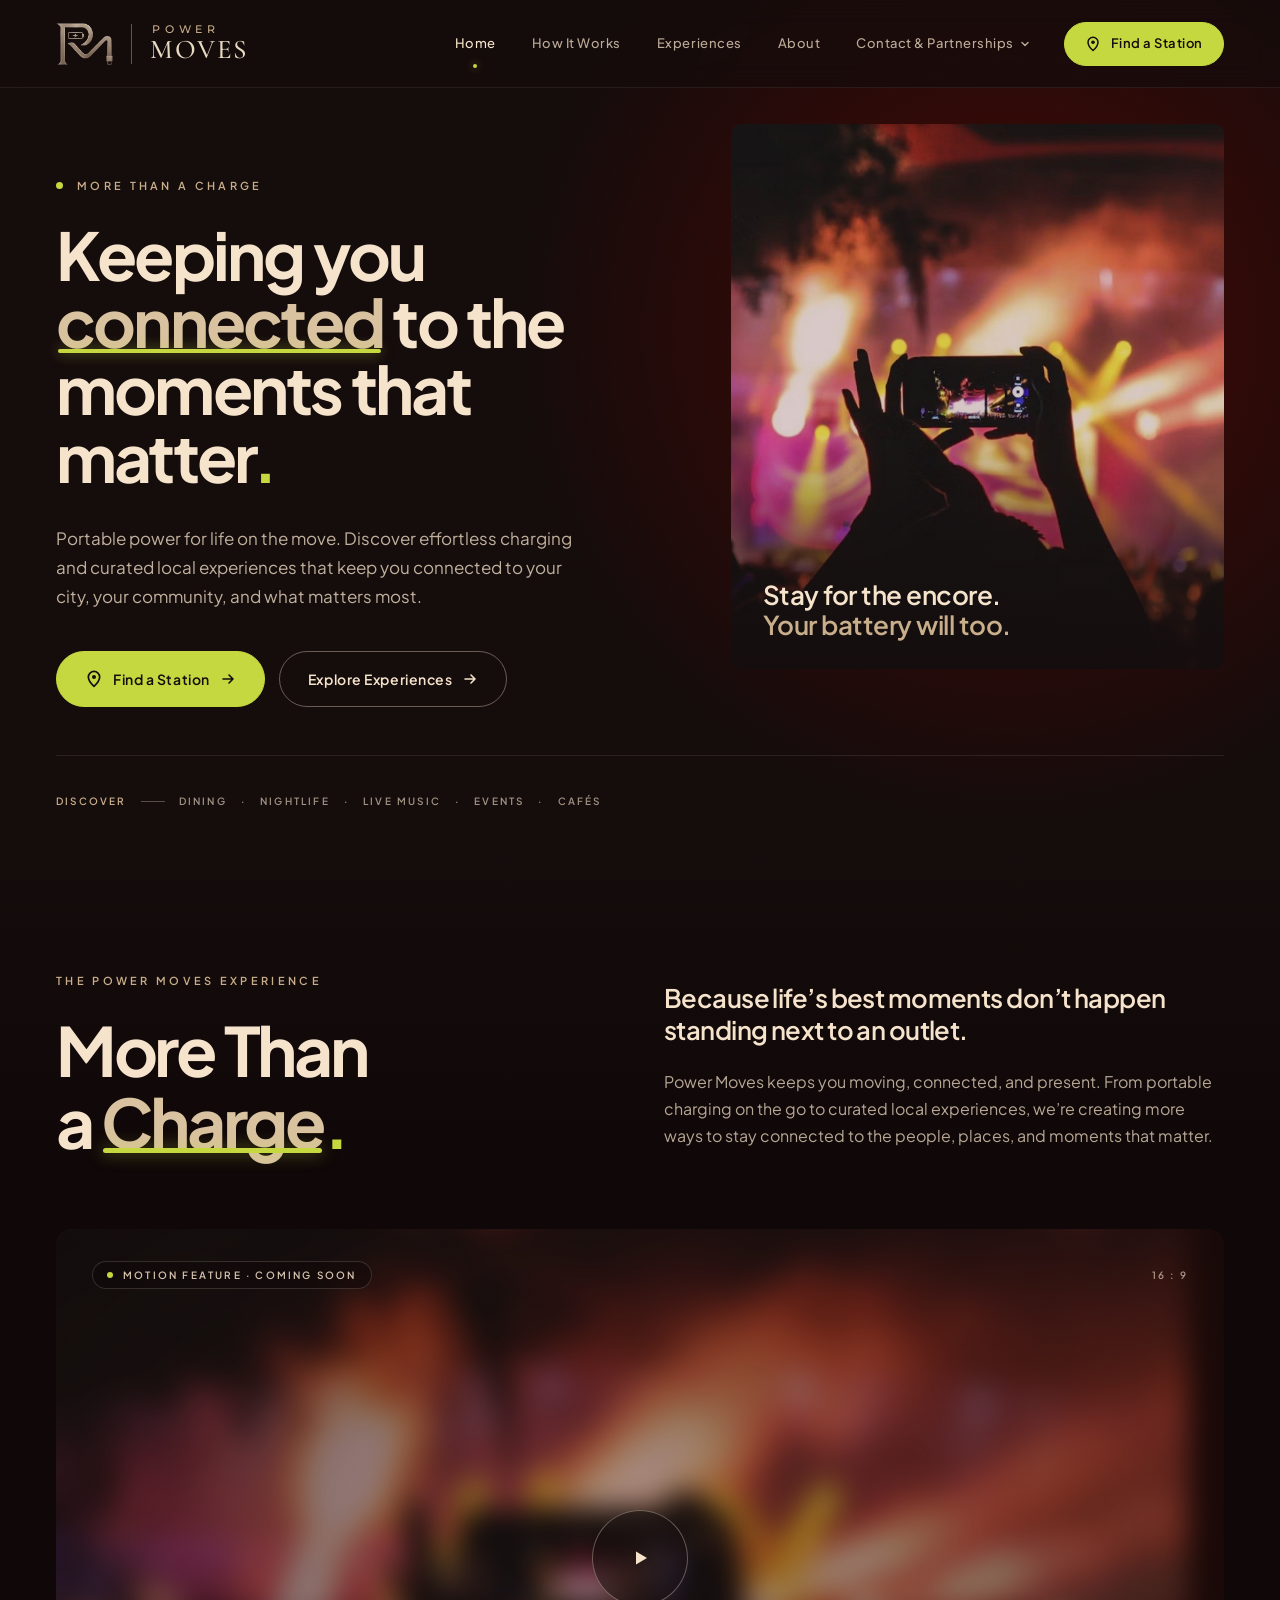
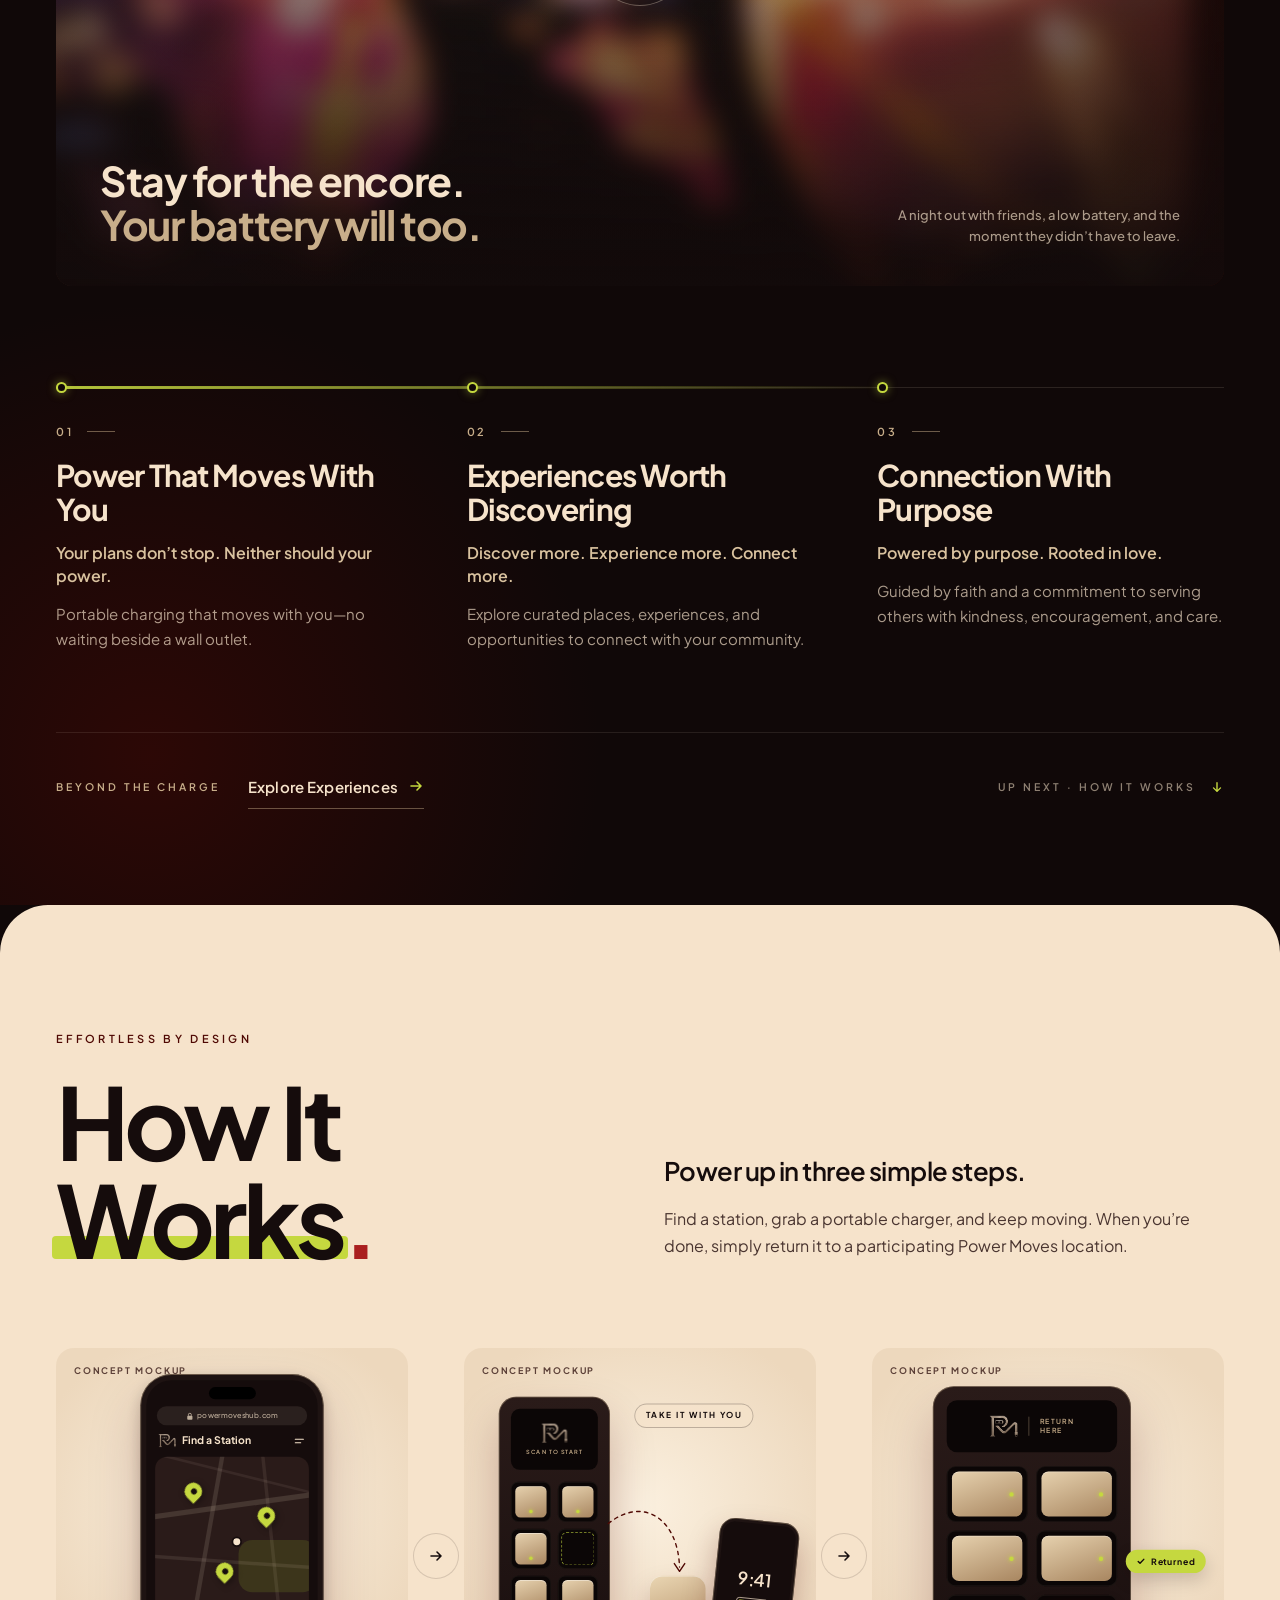
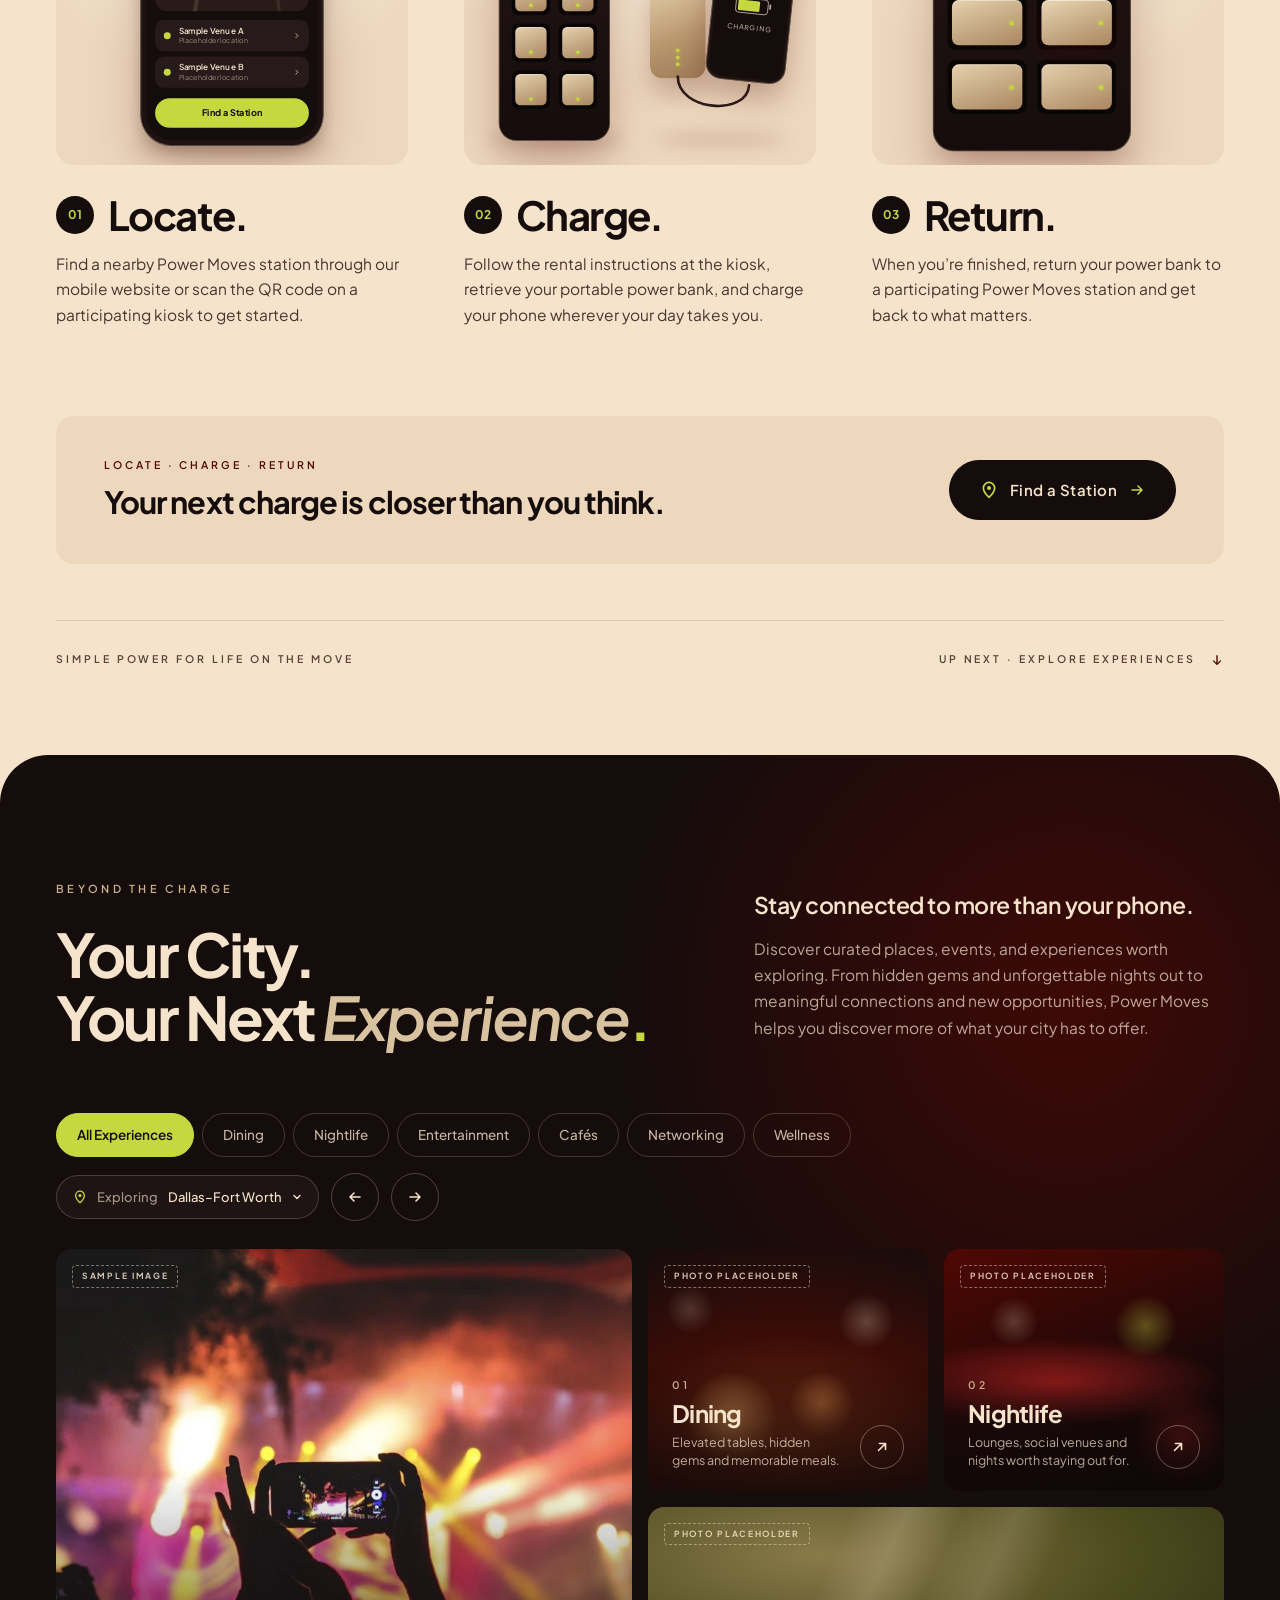
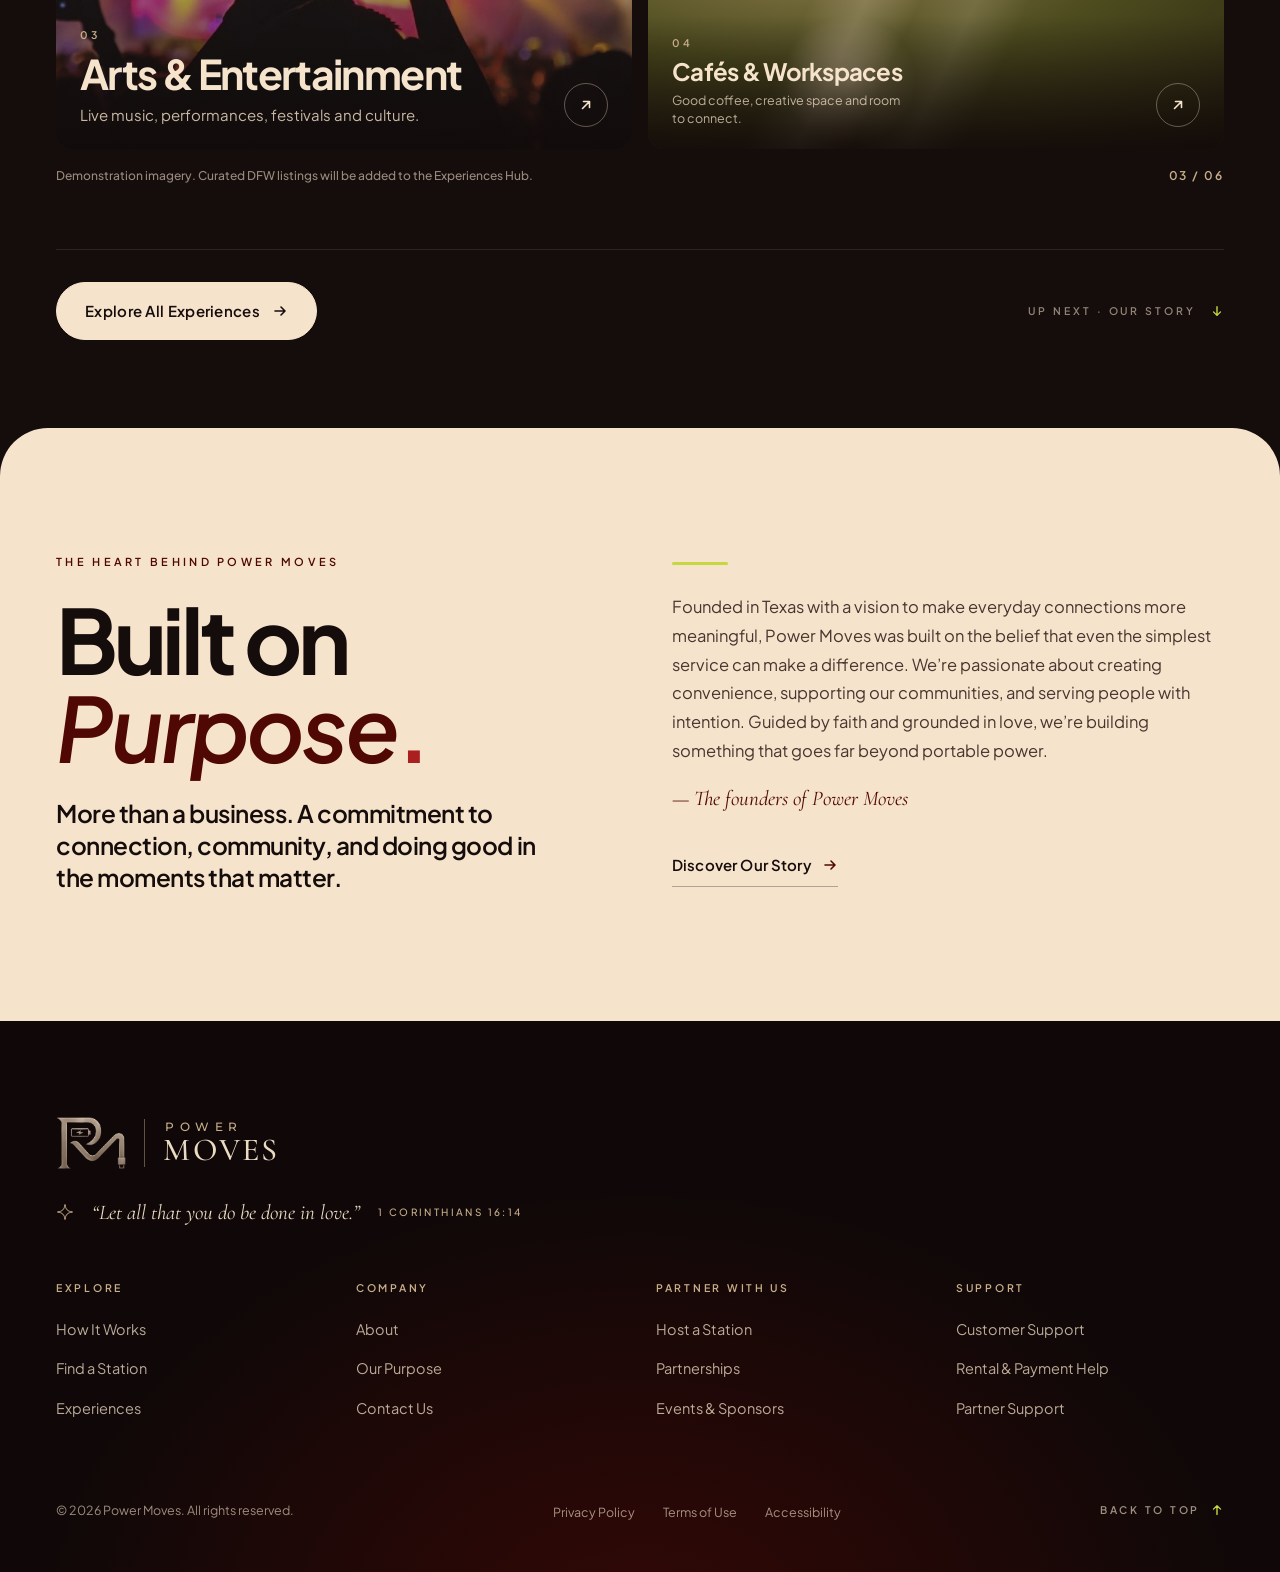
==== commit c3bbc2be: "Add files via upload" ====
--- a/index.html
+++ b/index.html
@@ -18,6 +18,7 @@
   <link rel="preconnect" href="https://fonts.gstatic.com" crossorigin>
   <link href="https://fonts.googleapis.com/css2?family=Cormorant+Garamond:ital,wght@0,500;1,400&amp;family=Montserrat:wght@500&amp;family=Plus+Jakarta+Sans:ital,wght@0,400;0,500;0,600;0,700;1,600&amp;display=swap" rel="stylesheet">
   <link rel="stylesheet" href="assets/css/styles.css">
+  <link rel="stylesheet" href="assets/css/about-section.css">
 </head>
 <body>
   <a class="skip-link" href="#main">Skip to content</a>
@@ -40,7 +41,7 @@
         <a href="#top" class="navlink is-active" aria-current="page">Home</a>
         <a href="#how-it-works" class="navlink">How It Works</a>
         <a href="#experiences" class="navlink">Experiences</a>
-        <a href="#" class="navlink" data-soon="About page" data-hide-md>About</a>
+        <a href="about.html" class="navlink" data-hide-md>About</a>
         <div class="dropdown">
           <button type="button" class="navlink" id="contact-toggle" aria-expanded="false" aria-controls="contact-menu">Contact &amp; Partnerships
             <svg class="chev" width="10" height="10" viewBox="0 0 10 10" fill="none" aria-hidden="true"><path d="M2 3.5L5 6.5L8 3.5" stroke="currentColor" stroke-width="1.4" stroke-linecap="round" stroke-linejoin="round"/></svg>
@@ -65,11 +66,11 @@
             <p class="menu-note">Tell us why you’re reaching out and we’ll route you to the right team.</p>
           </div>
         </div>
-        <a href="#" class="btn btn-primary btn-nav" data-soon="Station map"><svg width="16" height="16" viewBox="0 0 16 16" fill="none" aria-hidden="true"><path d="M8 14.5s5-4.3 5-8.2A5 5 0 0 0 3 6.3c0 3.9 5 8.2 5 8.2Z" stroke="currentColor" stroke-width="1.5" stroke-linejoin="round"/><circle cx="8" cy="6.3" r="1.8" fill="currentColor"/></svg> Find a Station</a>
+        <a href="find-a-station/" class="btn btn-primary btn-nav"><svg width="16" height="16" viewBox="0 0 16 16" fill="none" aria-hidden="true"><path d="M8 14.5s5-4.3 5-8.2A5 5 0 0 0 3 6.3c0 3.9 5 8.2 5 8.2Z" stroke="currentColor" stroke-width="1.5" stroke-linejoin="round"/><circle cx="8" cy="6.3" r="1.8" fill="currentColor"/></svg> Find a Station</a>
       </nav>
 
       <div class="mobile-actions">
-        <a href="#" class="btn btn-primary btn-sm" data-soon="Station map"><svg width="14" height="14" viewBox="0 0 16 16" fill="none" aria-hidden="true"><path d="M8 14.5s5-4.3 5-8.2A5 5 0 0 0 3 6.3c0 3.9 5 8.2 5 8.2Z" stroke="currentColor" stroke-width="1.5" stroke-linejoin="round"/><circle cx="8" cy="6.3" r="1.8" fill="currentColor"/></svg> Find a Station</a>
+        <a href="find-a-station/" class="btn btn-primary btn-sm"><svg width="14" height="14" viewBox="0 0 16 16" fill="none" aria-hidden="true"><path d="M8 14.5s5-4.3 5-8.2A5 5 0 0 0 3 6.3c0 3.9 5 8.2 5 8.2Z" stroke="currentColor" stroke-width="1.5" stroke-linejoin="round"/><circle cx="8" cy="6.3" r="1.8" fill="currentColor"/></svg> Find a Station</a>
         <button type="button" class="iconbtn" id="menu-open" aria-label="Open menu" aria-expanded="false" aria-controls="mobile-menu">
           <svg width="18" height="18" viewBox="0 0 18 18" fill="none" aria-hidden="true"><path d="M3 6.5h12M3 11.5h8" stroke="currentColor" stroke-width="1.5" stroke-linecap="round"/></svg>
         </button>
@@ -91,13 +92,13 @@
     </div>
     <div class="mm-section">
       <div class="mm-kicker">LOW BATTERY? START HERE</div>
-      <a href="#" class="btn btn-primary mm-cta" data-soon="Station map"><svg width="17" height="17" viewBox="0 0 16 16" fill="none" aria-hidden="true"><path d="M8 14.5s5-4.3 5-8.2A5 5 0 0 0 3 6.3c0 3.9 5 8.2 5 8.2Z" stroke="currentColor" stroke-width="1.5" stroke-linejoin="round"/><circle cx="8" cy="6.3" r="1.8" fill="currentColor"/></svg> Find the nearest station</a>
+      <a href="find-a-station/" class="btn btn-primary mm-cta"><svg width="17" height="17" viewBox="0 0 16 16" fill="none" aria-hidden="true"><path d="M8 14.5s5-4.3 5-8.2A5 5 0 0 0 3 6.3c0 3.9 5 8.2 5 8.2Z" stroke="currentColor" stroke-width="1.5" stroke-linejoin="round"/><circle cx="8" cy="6.3" r="1.8" fill="currentColor"/></svg> Find the nearest station</a>
     </div>
     <nav class="mm-nav" aria-label="Mobile">
       <a href="#top" class="mnav is-active" aria-current="page"><span class="mnav-label">Home</span><svg width="14" height="14" viewBox="0 0 12 12" fill="none" aria-hidden="true"><path d="M4.5 2.5L8 6L4.5 9.5" stroke="#C8AE8A" stroke-width="1.3" stroke-linecap="round" stroke-linejoin="round"/></svg></a>
       <a href="#how-it-works" class="mnav"><span class="mnav-label">How It Works</span><svg width="14" height="14" viewBox="0 0 12 12" fill="none" aria-hidden="true"><path d="M4.5 2.5L8 6L4.5 9.5" stroke="#C8AE8A" stroke-width="1.3" stroke-linecap="round" stroke-linejoin="round"/></svg></a>
       <a href="#experiences" class="mnav"><span class="mnav-label">Experiences</span><svg width="14" height="14" viewBox="0 0 12 12" fill="none" aria-hidden="true"><path d="M4.5 2.5L8 6L4.5 9.5" stroke="#C8AE8A" stroke-width="1.3" stroke-linecap="round" stroke-linejoin="round"/></svg></a>
-      <a href="#" class="mnav" data-soon="About page"><span class="mnav-label">About</span><svg width="14" height="14" viewBox="0 0 12 12" fill="none" aria-hidden="true"><path d="M4.5 2.5L8 6L4.5 9.5" stroke="#C8AE8A" stroke-width="1.3" stroke-linecap="round" stroke-linejoin="round"/></svg></a>
+      <a href="about.html" class="mnav"><span class="mnav-label">About</span><svg width="14" height="14" viewBox="0 0 12 12" fill="none" aria-hidden="true"><path d="M4.5 2.5L8 6L4.5 9.5" stroke="#C8AE8A" stroke-width="1.3" stroke-linecap="round" stroke-linejoin="round"/></svg></a>
     </nav>
     <div class="mm-section">
       <div class="mm-kicker muted">CONTACT &amp; PARTNERSHIPS</div>
@@ -113,7 +114,7 @@
     </div>
     <div class="mm-foot">
       <span class="mm-verse">Done in love. <small>1 COR 16:14</small></span>
-      <a href="#" class="textlink" data-soon="Our Purpose page">Our purpose</a>
+      <a href="about.html#faith" class="textlink">Our purpose</a>
     </div>
   </div>
 
@@ -130,7 +131,7 @@
           <h1 class="hero-title rv d2" id="hero-title">Keeping you<br> <span class="hl">connected<span class="charge-line" aria-hidden="true"></span></span> to the<br> moments that<br> matter<span class="neon">.</span></h1>
           <p class="hero-lead rv d3">Portable power for life on the move. Discover effortless charging and curated local experiences that keep you connected to your city, your community, and what matters most.</p>
           <div class="cta-row rv d4">
-            <a href="#" class="btn btn-primary" data-soon="Station map"><svg width="18" height="18" viewBox="0 0 16 16" fill="none" aria-hidden="true"><path d="M8 14.5s5-4.3 5-8.2A5 5 0 0 0 3 6.3c0 3.9 5 8.2 5 8.2Z" stroke="currentColor" stroke-width="1.5" stroke-linejoin="round"/><circle cx="8" cy="6.3" r="1.8" fill="currentColor"/></svg> Find a Station <svg class="arr" width="16" height="16" viewBox="0 0 16 16" fill="none" aria-hidden="true"><path d="M3 8h10M9 4l4 4-4 4" stroke="currentColor" stroke-width="1.6" stroke-linecap="round" stroke-linejoin="round"/></svg></a>
+            <a href="find-a-station/" class="btn btn-primary"><svg width="18" height="18" viewBox="0 0 16 16" fill="none" aria-hidden="true"><path d="M8 14.5s5-4.3 5-8.2A5 5 0 0 0 3 6.3c0 3.9 5 8.2 5 8.2Z" stroke="currentColor" stroke-width="1.5" stroke-linejoin="round"/><circle cx="8" cy="6.3" r="1.8" fill="currentColor"/></svg> Find a Station <svg class="arr" width="16" height="16" viewBox="0 0 16 16" fill="none" aria-hidden="true"><path d="M3 8h10M9 4l4 4-4 4" stroke="currentColor" stroke-width="1.6" stroke-linecap="round" stroke-linejoin="round"/></svg></a>
             <a href="#experiences" class="btn btn-secondary">Explore Experiences <svg class="arr" width="16" height="16" viewBox="0 0 16 16" fill="none" aria-hidden="true"><path d="M3 8h10M9 4l4 4-4 4" stroke="currentColor" stroke-width="1.6" stroke-linecap="round" stroke-linejoin="round"/></svg></a>
           </div>
         </div>
@@ -373,7 +374,7 @@
               <p class="eyebrow">Locate · Charge · Return</p>
               <p class="cta-band-title">Your next charge is closer than you think.</p>
             </div>
-            <a href="#" class="btn btn-dark" data-soon="Station map"><svg width="18" height="18" viewBox="0 0 16 16" fill="none" aria-hidden="true"><path d="M8 14.5s5-4.3 5-8.2A5 5 0 0 0 3 6.3c0 3.9 5 8.2 5 8.2Z" stroke="#C5D83F" stroke-width="1.5" stroke-linejoin="round"/><circle cx="8" cy="6.3" r="1.8" fill="#C5D83F"/></svg> Find a Station <svg class="arr" width="16" height="16" viewBox="0 0 16 16" fill="none" aria-hidden="true"><path d="M3 8h10M9 4l4 4-4 4" stroke="currentColor" stroke-width="1.6" stroke-linecap="round" stroke-linejoin="round"/></svg></a>
+            <a href="find-a-station/" class="btn btn-dark"><svg width="18" height="18" viewBox="0 0 16 16" fill="none" aria-hidden="true"><path d="M8 14.5s5-4.3 5-8.2A5 5 0 0 0 3 6.3c0 3.9 5 8.2 5 8.2Z" stroke="#C5D83F" stroke-width="1.5" stroke-linejoin="round"/><circle cx="8" cy="6.3" r="1.8" fill="#C5D83F"/></svg> Find a Station <svg class="arr" width="16" height="16" viewBox="0 0 16 16" fill="none" aria-hidden="true"><path d="M3 8h10M9 4l4 4-4 4" stroke="currentColor" stroke-width="1.6" stroke-linecap="round" stroke-linejoin="round"/></svg></a>
           </div>
 
           <div class="section-foot">
@@ -499,7 +500,24 @@
 
           <div class="section-foot">
             <a href="#" class="btn btn-cream" data-soon="Experiences Hub">Explore All Experiences <svg class="arr" width="16" height="16" viewBox="0 0 16 16" fill="none" aria-hidden="true"><path d="M3 8h10M9 4l4 4-4 4" stroke="currentColor" stroke-width="1.6" stroke-linecap="round" stroke-linejoin="round"/></svg></a>
-            <a href="#" class="up-next" data-soon="Our Story section">Up Next · Our Story <svg width="14" height="14" viewBox="0 0 16 16" fill="none" aria-hidden="true"><path d="M8 3v10M4 9l4 4 4-4" stroke="currentColor" stroke-width="1.6" stroke-linecap="round" stroke-linejoin="round"/></svg></a>
+            <a href="#our-purpose" class="up-next">Up Next · Our Story <svg width="14" height="14" viewBox="0 0 16 16" fill="none" aria-hidden="true"><path d="M8 3v10M4 9l4 4 4-4" stroke="currentColor" stroke-width="1.6" stroke-linecap="round" stroke-linejoin="round"/></svg></a>
+          </div>
+        </div>
+      </div>
+    </section>
+    <section class="s5" id="our-purpose" aria-labelledby="s5-title">
+      <div class="s5-sheet">
+        <div class="container s5-grid">
+          <div class="s5-head">
+            <p class="eyebrow">The Heart Behind Power Moves</p>
+            <h2 class="s5-title" id="s5-title">Built on <em>Purpose</em><span class="dot">.</span></h2>
+            <p class="s5-statement">More than a business. A commitment to connection, community, and doing good in the moments that matter.</p>
+          </div>
+          <div class="s5-body">
+            <span class="s5-rule" aria-hidden="true"></span>
+            <p>Founded in Texas with a vision to make everyday connections more meaningful, Power Moves was built on the belief that even the simplest service can make a difference. We’re passionate about creating convenience, supporting our communities, and serving people with intention. Guided by faith and grounded in love, we’re building something that goes far beyond portable power.</p>
+            <p class="s5-sign">— The founders of Power Moves</p>
+            <a href="about.html" class="arrow-link arrow-link-dark">Discover Our Story <svg class="arr" width="16" height="16" viewBox="0 0 16 16" fill="none" aria-hidden="true"><path d="M3 8h10M9 4l4 4-4 4" stroke="currentColor" stroke-width="1.6" stroke-linecap="round" stroke-linejoin="round"/></svg></a>
           </div>
         </div>
       </div>
@@ -509,27 +527,32 @@
   <!-- =====================================================
        FOOTER
        ===================================================== -->
-  <footer class="site-footer" aria-labelledby="footer-title">
+  <footer class="site-footer" aria-label="Footer">
     <div class="container">
-      <div class="footer-top">
+
+          
         <div class="footer-brand">
           <a class="brand" href="#top" aria-label="Power Moves home">
             <img class="brand-mark" src="assets/img/pm-monogram.png" alt="" width="402" height="297" loading="lazy">
             <span class="brand-rule" aria-hidden="true"></span>
             <span class="wordmark" aria-hidden="true"><span class="wm-power">POWER</span><span class="wm-moves">MOVES</span></span>
           </a>
-          <p class="footer-tagline" id="footer-title">Keeping you <span>connected</span> to the moments that matter.</p>
-          <p class="footer-signoff">Powered by purpose. Rooted in love.</p>
-          <a href="#" class="btn btn-primary btn-nav footer-cta" data-soon="Station map"><svg width="16" height="16" viewBox="0 0 16 16" fill="none" aria-hidden="true"><path d="M8 14.5s5-4.3 5-8.2A5 5 0 0 0 3 6.3c0 3.9 5 8.2 5 8.2Z" stroke="currentColor" stroke-width="1.5" stroke-linejoin="round"/><circle cx="8" cy="6.3" r="1.8" fill="currentColor"/></svg> Find a Station</a>
-        </div>
+        </div>
+          <div class="verse footer-verse">
+            <svg width="18" height="18" viewBox="0 0 18 18" fill="none" aria-hidden="true"><path d="M9 1.5C9.6 6.4 11.6 8.4 16.5 9 11.6 9.6 9.6 11.6 9 16.5 8.4 11.6 6.4 9.6 1.5 9 6.4 8.4 8.4 6.4 9 1.5Z" stroke="#C8AE8A" stroke-width="1"/></svg>
+            <span class="verse-text">“Let all that you do be done in love.”</span>
+            <span class="verse-ref">1 CORINTHIANS 16:14</span>
+          </div>
+
+      <div class="footer-top">
         <div class="footer-cols">
         <nav class="footer-col" aria-label="Explore">
           <h2 class="footer-heading">Explore</h2>
-          <ul><li><a href="#how-it-works" class="footer-link">How It Works</a></li><li><a href="#" class="footer-link" data-soon="Station map">Find a Station</a></li><li><a href="#experiences" class="footer-link">Experiences</a></li></ul>
+          <ul><li><a href="#how-it-works" class="footer-link">How It Works</a></li><li><a href="find-a-station/" class="footer-link">Find a Station</a></li><li><a href="#experiences" class="footer-link">Experiences</a></li></ul>
         </nav>
         <nav class="footer-col" aria-label="Company">
           <h2 class="footer-heading">Company</h2>
-          <ul><li><a href="#" class="footer-link" data-soon="About page">About</a></li><li><a href="#" class="footer-link" data-soon="Our Purpose page">Our Purpose</a></li><li><a href="#" class="footer-link" data-soon="General inquiries form">Contact Us</a></li></ul>
+          <ul><li><a href="about.html" class="footer-link">About</a></li><li><a href="about.html#faith" class="footer-link">Our Purpose</a></li><li><a href="#" class="footer-link" data-soon="General inquiries form">Contact Us</a></li></ul>
         </nav>
         <nav class="footer-col" aria-label="Partner With Us">
           <h2 class="footer-heading">Partner With Us</h2>
@@ -542,14 +565,6 @@
         </div>
       </div>
 
-          <div class="verse footer-verse">
-            <svg width="18" height="18" viewBox="0 0 18 18" fill="none" aria-hidden="true"><path d="M9 1.5C9.6 6.4 11.6 8.4 16.5 9 11.6 9.6 9.6 11.6 9 16.5 8.4 11.6 6.4 9.6 1.5 9 6.4 8.4 8.4 6.4 9 1.5Z" stroke="#C8AE8A" stroke-width="1"/></svg>
-            <span class="verse-text">“Let all that you do be done in love.”</span>
-            <span class="verse-ref">1 CORINTHIANS 16:14</span>
-            <span class="verse-rule" aria-hidden="true"></span>
-            <a href="#" class="textlink" data-soon="Our Purpose page">Our purpose</a>
-          </div>
-
       <div class="footer-bottom">
         <p class="footer-copy">© <span id="year">2026</span> Power Moves. All rights reserved.</p>
         <ul class="footer-legal">
@@ -567,3 +582,4 @@
   <script src="assets/js/main.js" defer></script>
 </body>
 </html>
+
--- a/assets/css/styles.css
+++ b/assets/css/styles.css
@@ -568,3 +568,18 @@
   .hero-strip { display: none; }
   .footer-verse { margin-top: 32px; align-items: flex-start; }
 }
+
+
+/* Simplified footer: scripture first, with no separating rules. */
+.site-footer { border-top: 0; }
+.site-footer .footer-verse { margin: 0 0 48px; padding: 0; border: 0; }
+.site-footer .verse-rule { display: none; }
+.site-footer .footer-bottom { border-top: 0; }
+.site-footer .footer-top { grid-template-columns: minmax(180px, 2fr) minmax(0, 7fr); }
+@media (max-width: 1080px) { .site-footer .footer-top { grid-template-columns: 1fr; } }
+@media (max-width: 900px) { .site-footer .footer-verse { margin-bottom: 32px; } }
+
+/* Footer identity above the scripture. */
+.site-footer .container > .footer-brand { margin-bottom: 24px; }
+.site-footer .container > .footer-brand .brand { width: fit-content; }
+.site-footer .footer-top { display: block; }
--- a/assets/css/about-section.css
+++ b/assets/css/about-section.css
@@ -0,0 +1,162 @@
+/* =========================================================
+   SECTION 05 — OUR PURPOSE (light, reflective)
+   ========================================================= */
+.s5 { background: var(--espresso); color: var(--espresso); }
+.s5-sheet { background: var(--milk); border-radius: 48px 48px 0 0; }
+.s5-grid {
+  padding-top: 128px; padding-bottom: 128px;
+  display: grid; grid-template-columns: minmax(0, 1fr) minmax(0, 1fr); column-gap: 96px;
+  grid-template-areas: "photo ." "photo head" "photo body" "photo .";
+  grid-template-rows: 1fr auto auto 1fr;
+}
+.s5-head { grid-area: head; }
+.s5 .eyebrow { color: var(--wine); }
+.s5-title { margin-top: 28px; font: 700 clamp(54px, 7vw, 104px)/.98 var(--sans); letter-spacing: -0.048em; color: var(--espresso); }
+.s5-title em { font-style: italic; font-weight: 600; color: var(--wine); letter-spacing: -0.035em; }
+.s5-title .dot { color: var(--spicy); }
+.s5-statement { margin-top: 28px; max-width: 520px; font: 600 clamp(21px, 1.9vw, 27px)/1.3 var(--sans); letter-spacing: -0.02em; color: var(--espresso); }
+.s5-body { grid-area: body; max-width: 540px; }
+.s5-rule { display: block; margin-top: 36px; width: 56px; height: 3px; border-radius: 3px; background: var(--neon); }
+.s5-body p { margin-top: 28px; font-size: 16.5px; line-height: 1.75; color: var(--ink-soft); }
+.s5-body .s5-sign { margin-top: 20px; font: italic 400 21px/1.2 var(--serif); color: var(--wine); }
+.arrow-link-dark { margin-top: 32px; color: var(--espresso); border-bottom-color: rgba(21,12,12,.3); }
+.arrow-link-dark svg { color: var(--wine); }
+.arrow-link-dark:hover { border-color: var(--neon); }
+.arrow-link-dark:focus-visible { outline-color: var(--wine); }
+
+.founder-photo, .ph-photo { position: relative; overflow: hidden; border-radius: 20px; background: #E9D3B4; }
+.founder-photo { grid-area: photo; aspect-ratio: 620 / 740; }
+.fp-art { position: absolute; inset: 0; background: radial-gradient(90% 70% at 30% 20%, rgba(255,247,235,.75) 0%, rgba(255,247,235,0) 60%), radial-gradient(80% 60% at 80% 100%, rgba(79,8,3,.16) 0%, rgba(79,8,3,0) 70%), linear-gradient(160deg, #F1DFC6 0%, #E4CBA8 55%, #D6B994 100%); }
+.fp-mark { position: absolute; left: 50%; top: 50%; width: 46%; transform: translate(-50%, -50%); opacity: .22; filter: grayscale(1) brightness(.55); }
+.fp-tag { position: absolute; left: 20px; bottom: 20px; padding: 7px 10px; border: 1px dashed rgba(21,12,12,.45); border-radius: 4px; font: 700 9px/1 var(--sans); letter-spacing: .2em; color: var(--ink-muted); background: rgba(246,227,203,.55); }
+.founder-img { position: absolute; inset: 0; width: 100%; height: 100%; object-fit: cover; }
+
+@media (max-width: 900px) {
+  .s5-sheet { border-radius: 32px 32px 0 0; }
+  .s5-grid { padding-top: 80px; padding-bottom: 80px; grid-template-columns: 1fr; grid-template-areas: "head" "photo" "body"; grid-template-rows: auto; }
+  .s5 .eyebrow { font-size: 10px; letter-spacing: .26em; }
+  .s5-title { margin-top: 22px; line-height: 1; }
+  .s5-statement { margin-top: 20px; }
+  .founder-photo { margin-top: 36px; aspect-ratio: 4 / 3.6; border-radius: 16px; }
+  .s5-rule { margin-top: 32px; }
+  .s5-body p { margin-top: 20px; font-size: 15px; line-height: 1.7; }
+  .arrow-link-dark { margin-top: 24px; }
+}
+
+/* =========================================================
+   ABOUT PAGE
+   ========================================================= */
+.ab-hero { position: relative; overflow: hidden; padding-top: var(--header-h); background: var(--espresso); }
+.ab-hero .container { position: relative; padding-top: 96px; padding-bottom: 96px; }
+.ab-title { margin-top: 28px; font: 700 clamp(48px, 7.2vw, 104px)/.98 var(--sans); letter-spacing: -0.048em; color: var(--milk); }
+.ab-title em { font-style: italic; font-weight: 600; color: var(--champagne-light); letter-spacing: -0.035em; }
+.ab-hero .section-body { max-width: 520px; }
+.ab-hero-photo { margin-top: 72px; aspect-ratio: 16 / 7; }
+.ab-hero-photo .fp-art { background: radial-gradient(70% 90% at 25% 30%, rgba(217,194,159,.35) 0%, rgba(217,194,159,0) 60%), radial-gradient(60% 80% at 85% 70%, rgba(170,31,31,.35) 0%, rgba(170,31,31,0) 70%), linear-gradient(160deg, #3A1A14 0%, #2A0D09 55%, #1A0B09 100%); }
+.ab-hero-photo .fp-mark { width: 18%; opacity: .25; filter: none; }
+.ab-hero-photo .fp-tag { color: rgba(246,227,203,.85); border-color: rgba(246,227,203,.45); background: rgba(21,12,12,.45); }
+
+.ab-light { background: var(--espresso); color: var(--espresso); }
+.ab-light-sheet { background: var(--milk); border-radius: 48px 48px 0 0; }
+.ab-light .container { padding-top: 128px; padding-bottom: 128px; }
+.ab-light .eyebrow { color: var(--wine); }
+.ab-h2 { margin-top: 24px; font: 700 clamp(40px, 4.6vw, 64px)/1.02 var(--sans); letter-spacing: -0.042em; }
+.ab-light .ab-h2 { color: var(--espresso); }
+.ab-h2 em { font-style: italic; font-weight: 600; letter-spacing: -0.03em; }
+.ab-light .ab-h2 em { color: var(--wine); }
+
+.story-grid { display: grid; grid-template-columns: minmax(0, 5fr) minmax(0, 7fr); gap: 96px; }
+.story-aside { position: sticky; top: calc(var(--header-h) + 40px); align-self: start; }
+.story-quote { margin-top: 36px; padding-left: 22px; border-left: 3px solid var(--neon); font: 600 22px/1.4 var(--sans); letter-spacing: -0.015em; color: var(--espresso); }
+.story-text p { font-size: 17px; line-height: 1.8; color: var(--ink-soft); }
+.story-text p + p { margin-top: 24px; }
+.story-text .lede { font: 600 clamp(22px, 2vw, 28px)/1.4 var(--sans); letter-spacing: -0.02em; color: var(--espresso); }
+
+.founders { margin-top: 112px; padding-top: 56px; border-top: 1px solid rgba(21,12,12,.12); }
+.founders-head { display: flex; align-items: flex-end; justify-content: space-between; gap: 24px 48px; flex-wrap: wrap; }
+.founders-head p { max-width: 420px; font-size: 15.5px; line-height: 1.7; color: var(--ink-soft); }
+.founder-cards { margin-top: 48px; display: grid; grid-template-columns: repeat(2, minmax(0, 1fr)); gap: 32px; }
+.founder-card .ph-photo { aspect-ratio: 4 / 5; }
+.founder-card .fp-mark { width: 34%; }
+.founder-card h3 { margin-top: 24px; font: 700 28px/1.1 var(--sans); letter-spacing: -0.03em; color: var(--espresso); }
+.founder-role { margin-top: 8px; font: 600 10.5px/1 var(--sans); letter-spacing: .24em; text-transform: uppercase; color: var(--wine); }
+.founder-bio { margin-top: 14px; max-width: 460px; font-size: 15px; line-height: 1.7; color: var(--ink-soft); }
+.placeholder-text { color: var(--ink-muted); font-style: italic; }
+
+.ab-dark { position: relative; overflow: hidden; background: var(--milk); }
+.ab-dark-sheet { position: relative; overflow: hidden; background: var(--espresso); border-radius: 48px 48px 0 0; }
+.ab-dark .container { position: relative; padding-top: 128px; padding-bottom: 128px; }
+.ab-dark .ab-h2 { color: var(--milk); }
+.ab-dark .ab-h2 em { color: var(--champagne-light); }
+.values-intro { max-width: 620px; margin-top: 24px; font-size: 16.5px; line-height: 1.75; color: rgba(246,227,203,.74); }
+.values { margin-top: 72px; display: grid; grid-template-columns: repeat(4, minmax(0, 1fr)); border-top: 1px solid rgba(246,227,203,.12); }
+.value { padding: 32px 28px 36px 0; border-bottom: 1px solid rgba(246,227,203,.12); }
+.value:not(:nth-child(4n+1)) { padding-left: 28px; border-left: 1px solid rgba(246,227,203,.12); }
+.value-num { font: 600 10.5px/1 var(--sans); letter-spacing: .24em; color: var(--champagne); }
+.value h3 { margin-top: 18px; display: flex; align-items: center; gap: 10px; font: 700 26px/1.1 var(--sans); letter-spacing: -0.03em; color: var(--milk); }
+.value h3::before { content: ""; width: 7px; height: 7px; border-radius: 50%; background: var(--neon); flex: none; }
+.value p { margin-top: 12px; font-size: 14.5px; line-height: 1.6; color: rgba(246,227,203,.68); }
+
+.ab-faith { background: var(--wine); position: relative; overflow: hidden; }
+.ab-faith::before { content: ""; position: absolute; left: 50%; top: 50%; width: 1100px; height: 1100px; margin: -550px 0 0 -550px; border-radius: 50%; background: radial-gradient(closest-side, rgba(170,31,31,.45), rgba(170,31,31,0)); pointer-events: none; }
+.ab-faith .container { position: relative; padding-top: 128px; padding-bottom: 128px; text-align: center; }
+.ab-faith .eyebrow { color: var(--champagne-light); }
+.faith-verse { margin: 36px auto 0; max-width: 980px; font: italic 400 clamp(40px, 5.4vw, 76px)/1.1 var(--serif); color: var(--milk); }
+.faith-ref { margin-top: 24px; font: 600 11px/1 var(--sans); letter-spacing: .3em; color: var(--champagne-light); }
+.faith-rule { display: block; margin: 48px auto 0; width: 56px; height: 3px; border-radius: 3px; background: var(--neon); }
+.faith-text { margin: 40px auto 0; max-width: 680px; font-size: 17px; line-height: 1.8; color: rgba(246,227,203,.82); }
+.faith-note { margin: 24px auto 0; max-width: 560px; font-size: 14px; line-height: 1.7; color: rgba(246,227,203,.66); }
+
+.ab-local { background: var(--wine); }
+.ab-local .section-head { align-items: flex-start; }
+.local-card { margin-top: 72px; display: grid; grid-template-columns: minmax(0, 1fr) minmax(0, 1fr); gap: 0; border-radius: 20px; overflow: hidden; background: var(--milk-shade); }
+.local-points { padding: 48px; display: flex; flex-direction: column; gap: 28px; }
+.local-point { display: grid; grid-template-columns: 38px 1fr; gap: 16px; align-items: start; }
+.local-point .step-num { width: 38px; height: 38px; }
+.local-point h3 { font: 700 22px/1.2 var(--sans); letter-spacing: -0.02em; color: var(--espresso); }
+.local-point p { margin-top: 6px; font-size: 15px; line-height: 1.65; color: var(--ink-soft); }
+.local-cta { padding: 48px; background: var(--espresso); color: var(--milk); display: flex; flex-direction: column; justify-content: center; }
+.local-cta .eyebrow { color: var(--champagne); }
+.local-cta h3 { margin-top: 18px; font: 700 clamp(28px, 2.6vw, 38px)/1.1 var(--sans); letter-spacing: -0.03em; }
+.local-cta p { margin-top: 14px; font-size: 15.5px; line-height: 1.7; color: rgba(246,227,203,.72); }
+.local-actions { margin-top: 28px; display: flex; gap: 12px; flex-wrap: wrap; }
+
+@media (max-width: 1080px) {
+  .values { grid-template-columns: repeat(2, minmax(0, 1fr)); }
+  .value:not(:nth-child(4n+1)) { padding-left: 0; border-left: 0; }
+  .value:nth-child(2n) { padding-left: 28px; border-left: 1px solid rgba(246,227,203,.12); }
+  .local-card { grid-template-columns: 1fr; }
+}
+@media (max-width: 900px) {
+  .ab-hero .container { padding-top: 56px; padding-bottom: 64px; }
+  .ab-hero .eyebrow, .ab-light .eyebrow, .ab-dark .eyebrow, .ab-faith .eyebrow { font-size: 10px; letter-spacing: .26em; }
+  .ab-title { margin-top: 22px; line-height: 1; }
+  .ab-hero-photo { margin-top: 40px; aspect-ratio: 4 / 3.4; border-radius: 16px; }
+  .ab-hero-photo .fp-mark { width: 30%; }
+  .ab-light-sheet, .ab-dark-sheet { border-radius: 32px 32px 0 0; }
+  .ab-light .container, .ab-dark .container, .ab-faith .container { padding-top: 80px; padding-bottom: 80px; }
+  .story-grid { grid-template-columns: 1fr; gap: 40px; }
+  .story-aside { position: static; }
+  .story-quote { margin-top: 28px; font-size: 19px; }
+  .story-text p { font-size: 15.5px; line-height: 1.75; }
+  .founders { margin-top: 72px; padding-top: 40px; }
+  .founder-cards { margin-top: 32px; grid-template-columns: 1fr; gap: 44px; }
+  .founder-card .ph-photo { aspect-ratio: 4 / 4.2; border-radius: 16px; }
+  .values { margin-top: 48px; grid-template-columns: 1fr; }
+  .value, .value:nth-child(2n), .value:not(:nth-child(4n+1)) { padding: 24px 0 26px; border-left: 0; }
+  .value h3 { font-size: 23px; margin-top: 12px; }
+  .faith-verse { margin-top: 28px; }
+  .faith-text { margin-top: 32px; font-size: 15.5px; }
+  .local-card { margin-top: 48px; border-radius: 16px; }
+  .local-points, .local-cta { padding: 28px 22px; }
+  .local-actions { flex-direction: column; }
+  .local-actions .btn { width: 100%; }
+}
+
+
+/* Photo-free Section 5; retain the supplied text and visual language. */
+.s5-grid { grid-template-areas: "head body"; grid-template-rows: auto; align-items: center; gap: 64px; }
+.s5-body .s5-rule { margin-top: 0; }
+@media (max-width: 900px) {
+  .s5-grid { grid-template-areas: "head" "body"; grid-template-columns: 1fr; gap: 32px; }
+}
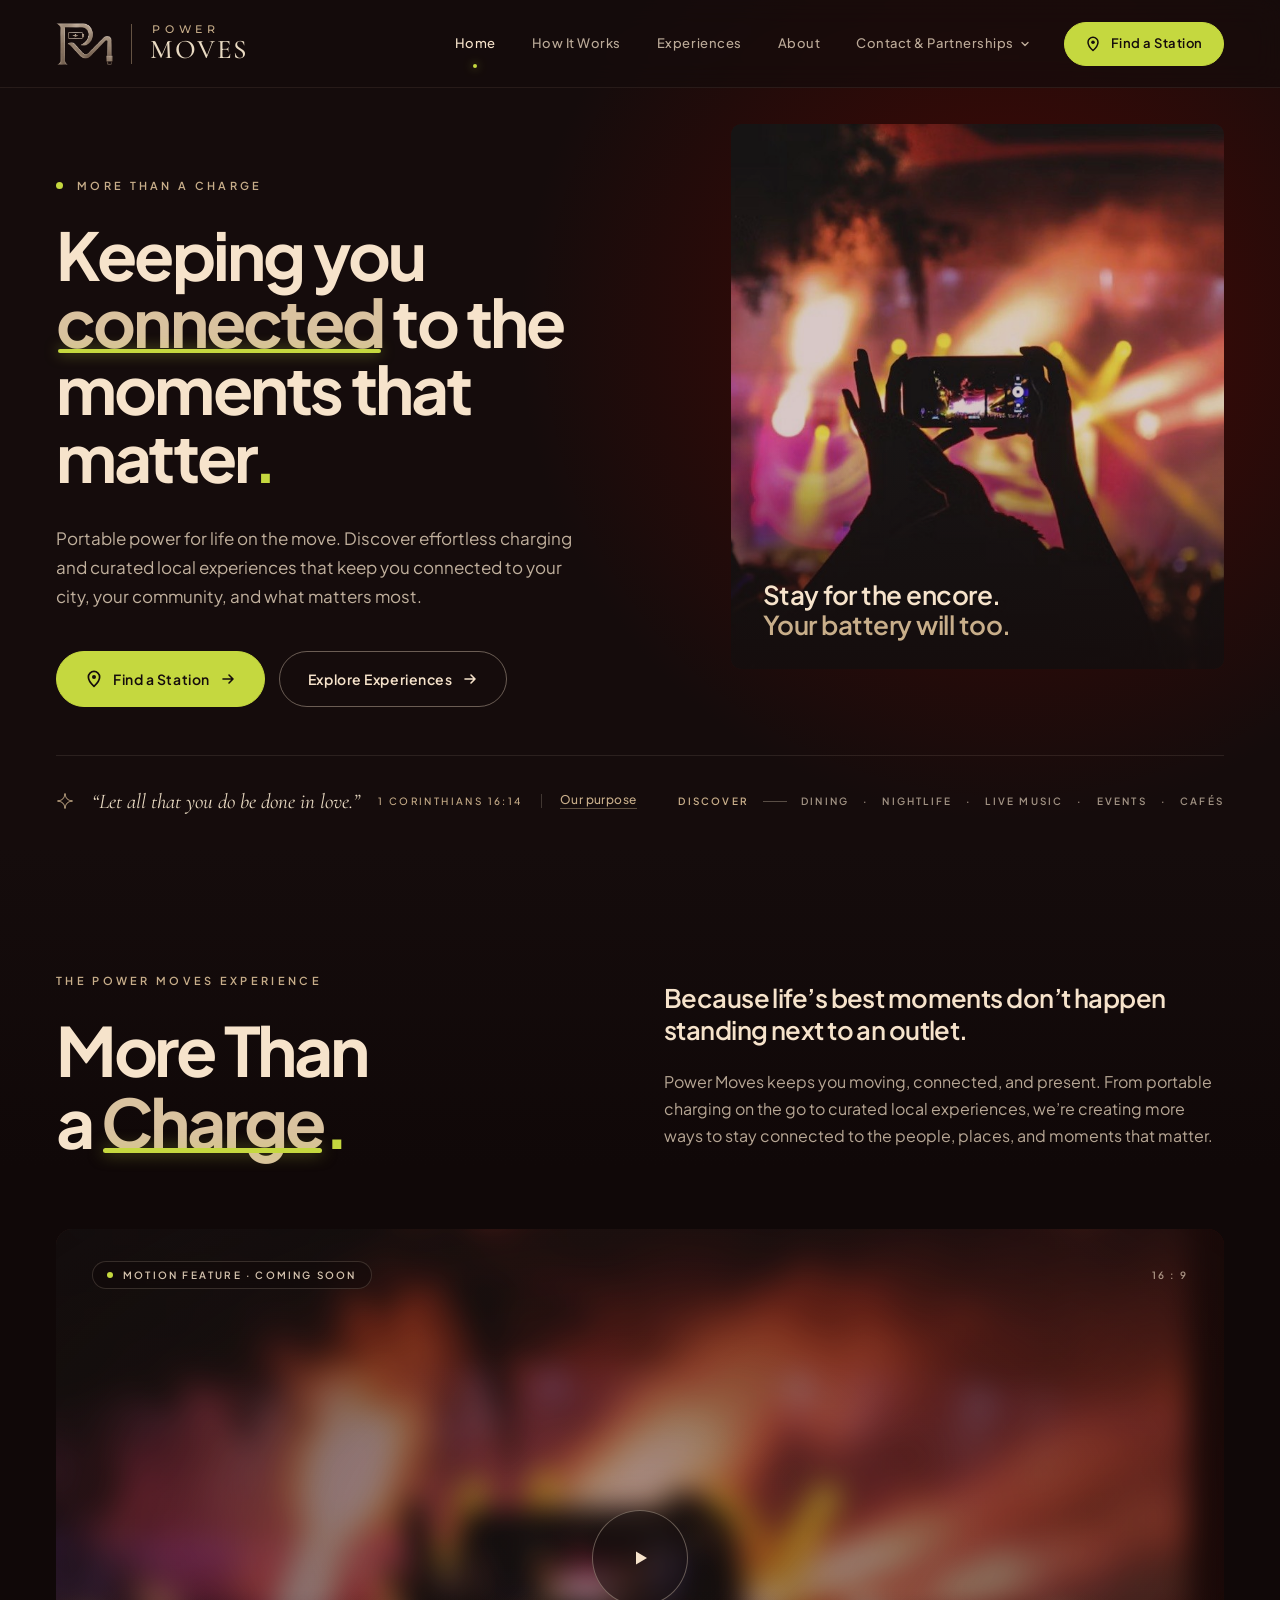
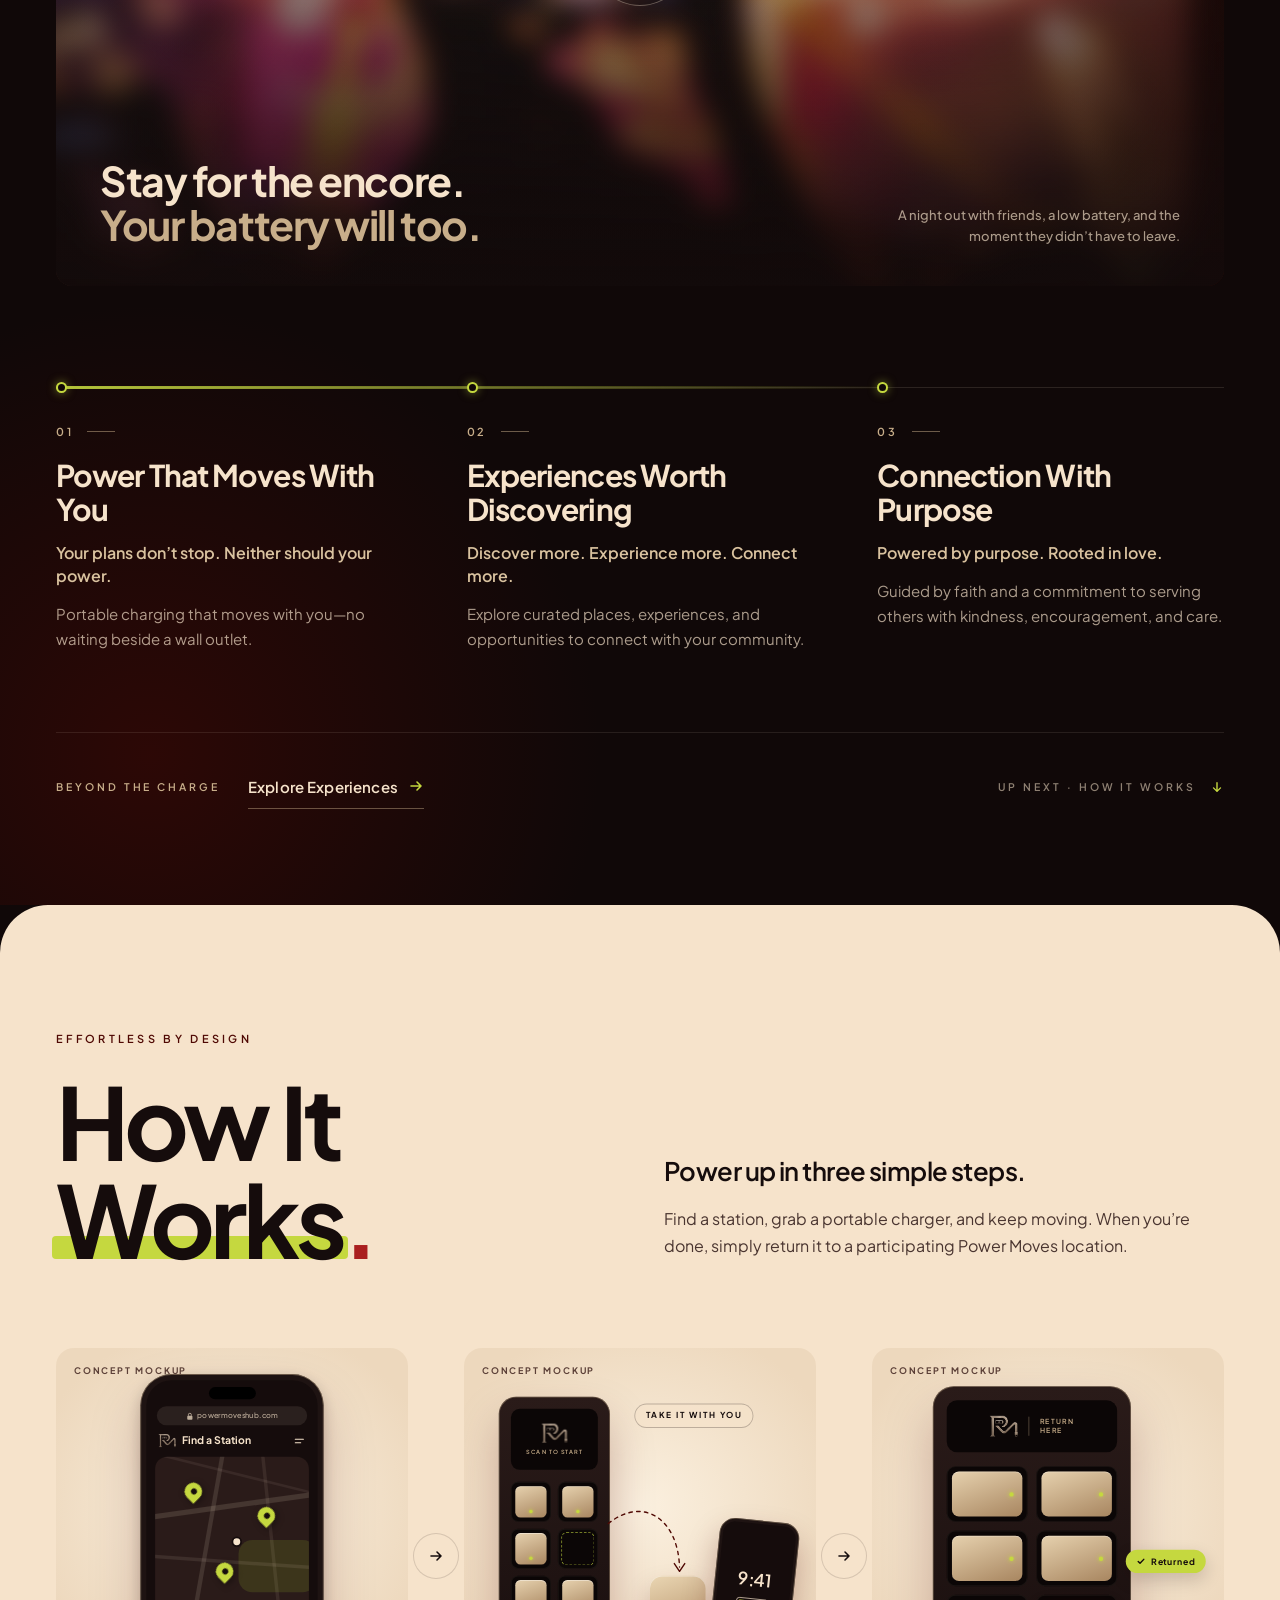
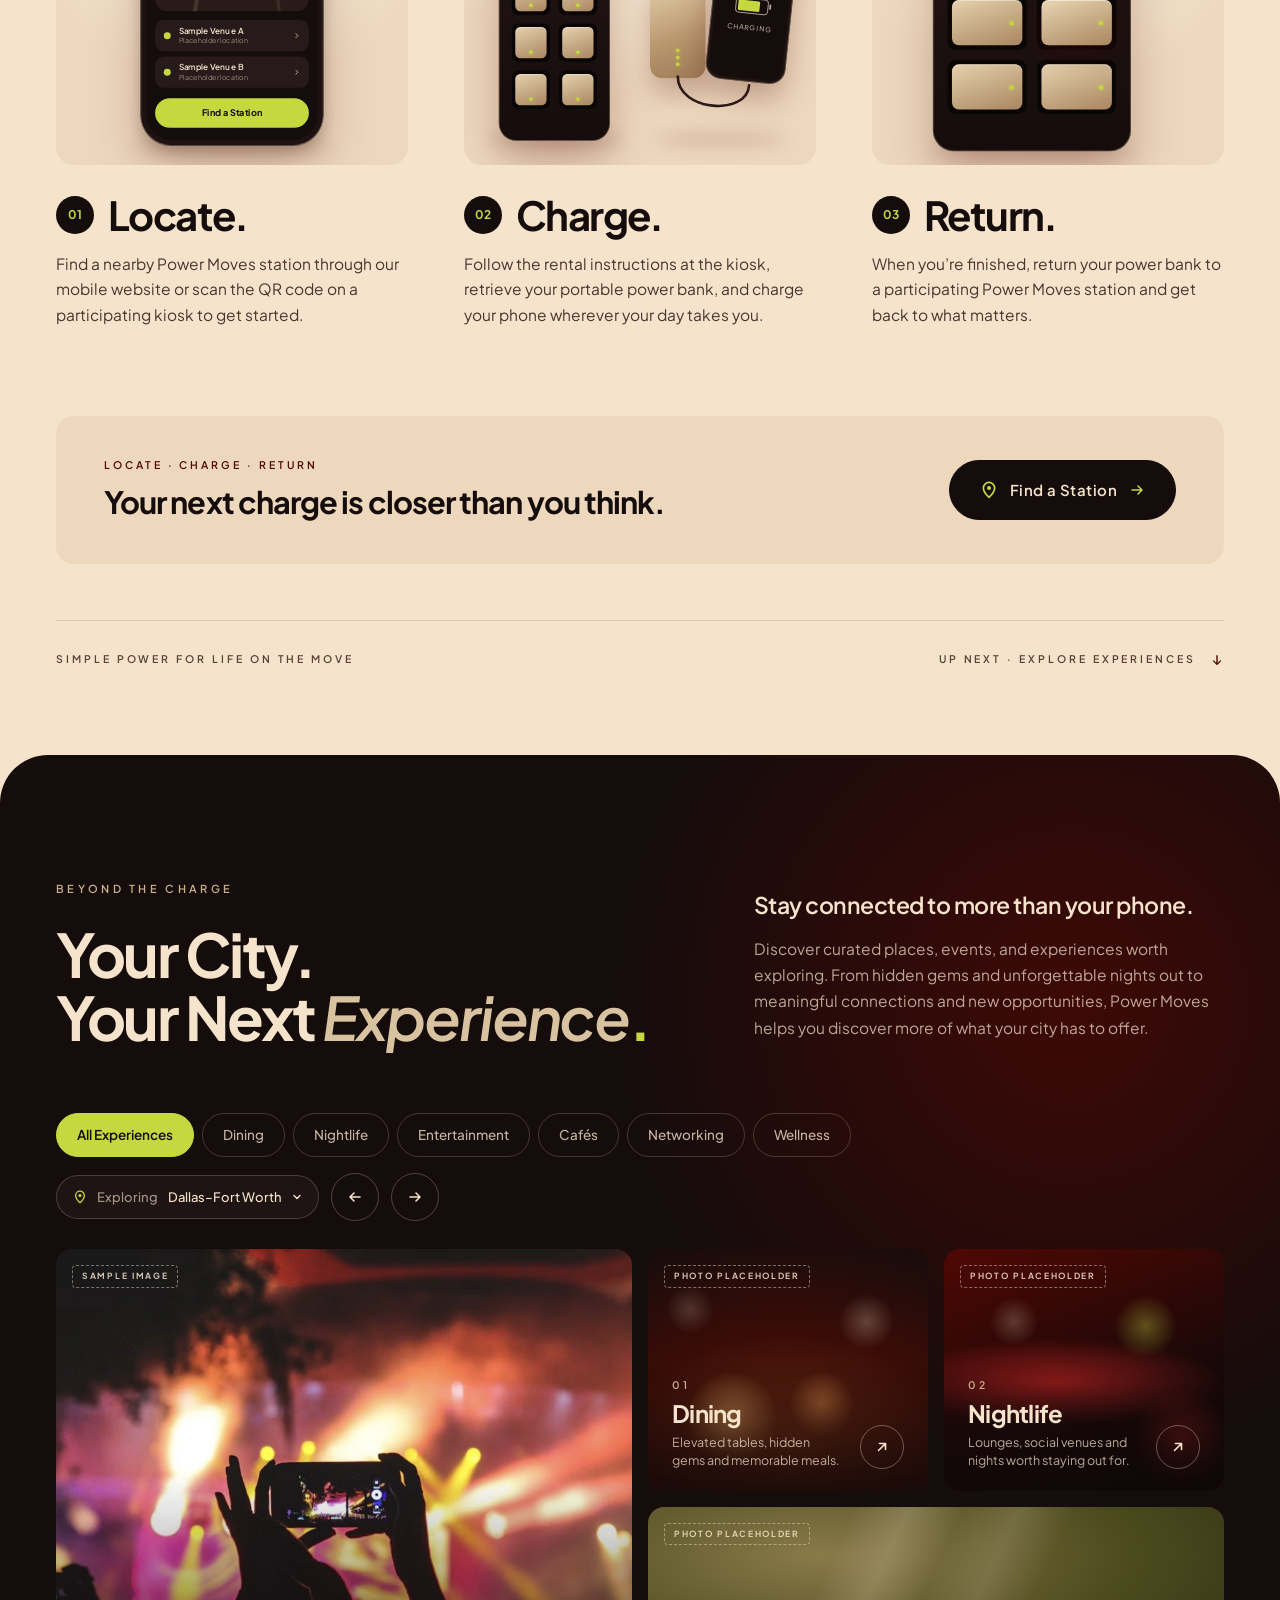
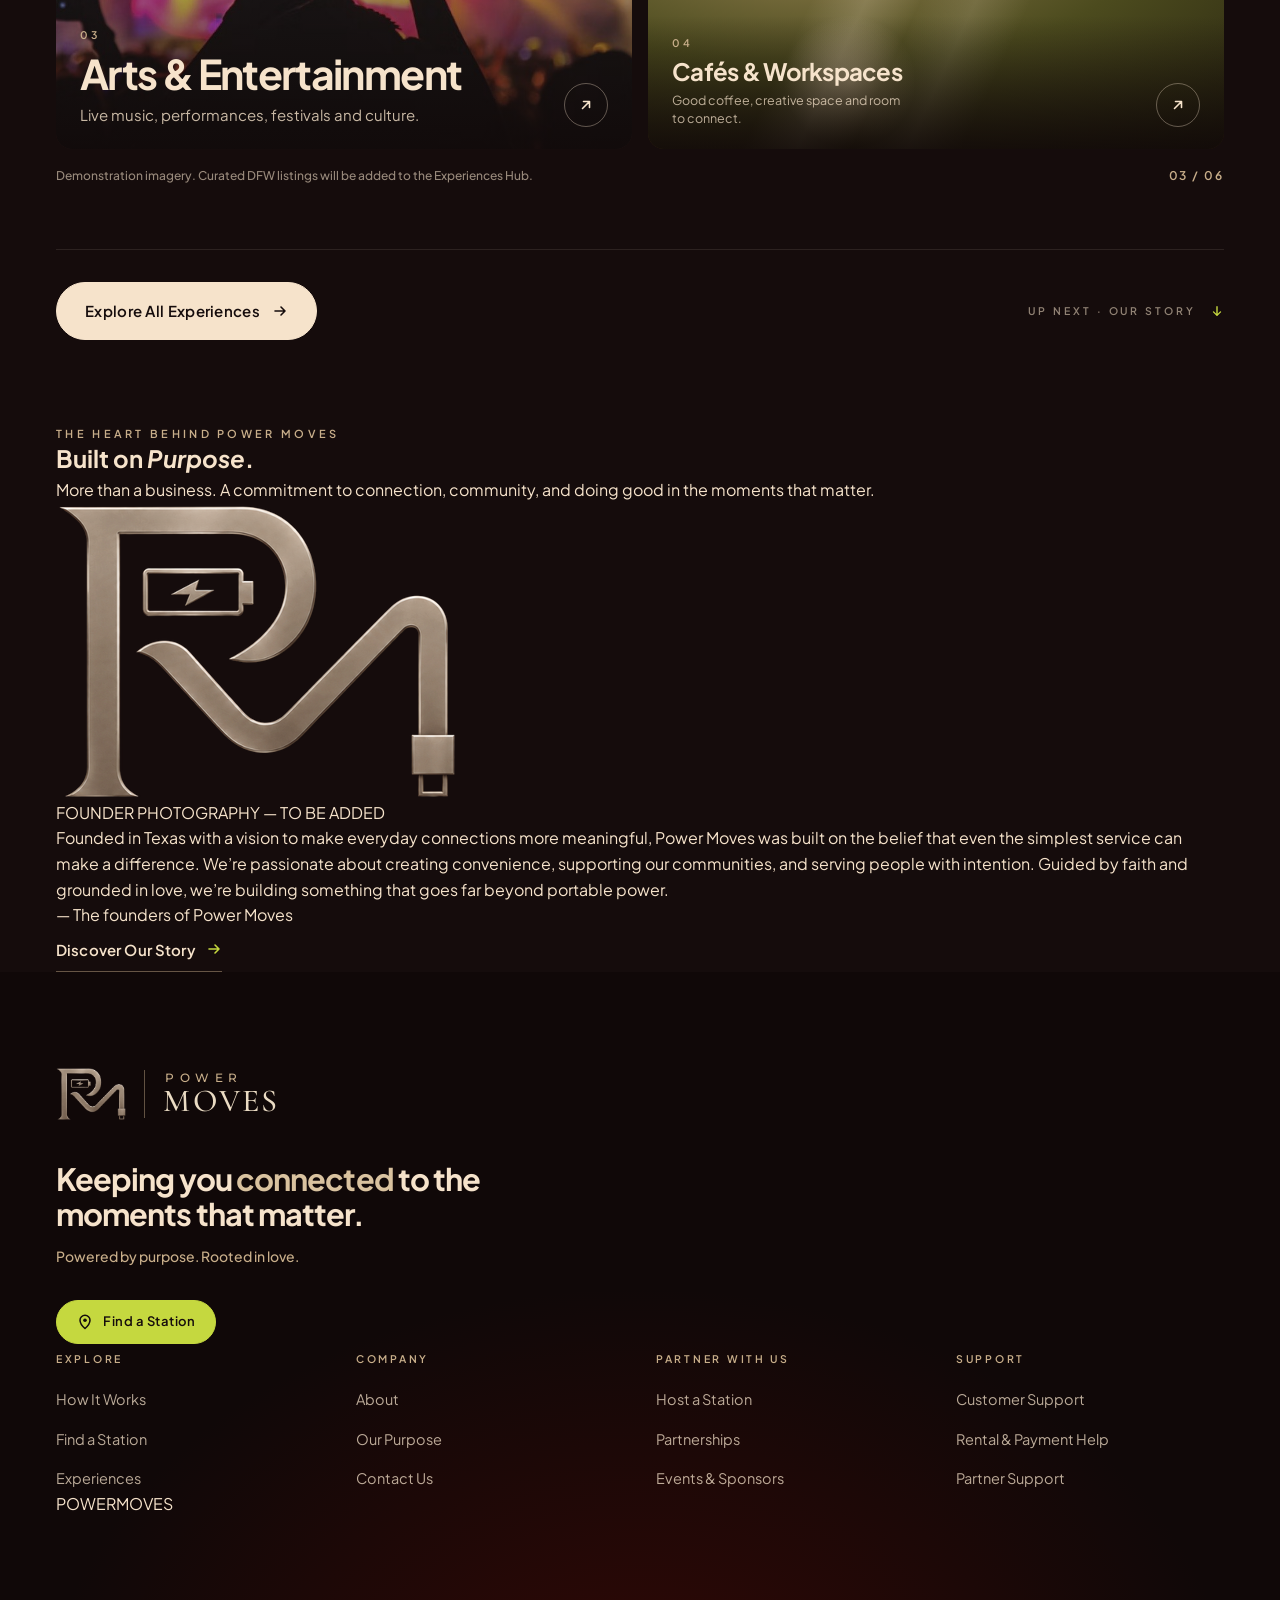
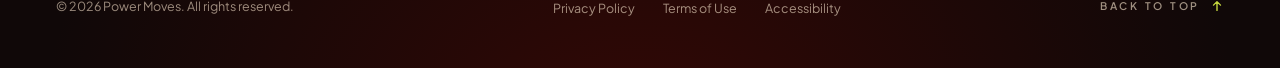
==== commit 2c460e79: "Add files via upload" ====
--- a/index.html
+++ b/index.html
@@ -18,7 +18,6 @@
   <link rel="preconnect" href="https://fonts.gstatic.com" crossorigin>
   <link href="https://fonts.googleapis.com/css2?family=Cormorant+Garamond:ital,wght@0,500;1,400&amp;family=Montserrat:wght@500&amp;family=Plus+Jakarta+Sans:ital,wght@0,400;0,500;0,600;0,700;1,600&amp;display=swap" rel="stylesheet">
   <link rel="stylesheet" href="assets/css/styles.css">
-  <link rel="stylesheet" href="assets/css/about-section.css">
 </head>
 <body>
   <a class="skip-link" href="#main">Skip to content</a>
@@ -49,28 +48,28 @@
           <div class="dropdown-menu" id="contact-menu" hidden>
             <div class="menu-group">
               <div class="menu-label">Customers</div>
-              <a href="#" class="menu-row" data-soon="General inquiries form">General inquiries <svg width="12" height="12" viewBox="0 0 12 12" fill="none" aria-hidden="true"><path d="M4.5 2.5L8 6L4.5 9.5" stroke="#C5D83F" stroke-width="1.4" stroke-linecap="round" stroke-linejoin="round"/></svg></a>
-              <a href="#" class="menu-row" data-soon="Customer service &amp; tech support">Customer service &amp; tech support <svg width="12" height="12" viewBox="0 0 12 12" fill="none" aria-hidden="true"><path d="M4.5 2.5L8 6L4.5 9.5" stroke="#C5D83F" stroke-width="1.4" stroke-linecap="round" stroke-linejoin="round"/></svg></a>
-              <a href="#" class="menu-row" data-soon="Rental &amp; payment help">Rental &amp; payment help <svg width="12" height="12" viewBox="0 0 12 12" fill="none" aria-hidden="true"><path d="M4.5 2.5L8 6L4.5 9.5" stroke="#C5D83F" stroke-width="1.4" stroke-linecap="round" stroke-linejoin="round"/></svg></a>
+              <a href="contact.html?reason=general-inquiry" class="menu-row">General inquiries <svg width="12" height="12" viewBox="0 0 12 12" fill="none" aria-hidden="true"><path d="M4.5 2.5L8 6L4.5 9.5" stroke="#C5D83F" stroke-width="1.4" stroke-linecap="round" stroke-linejoin="round"/></svg></a>
+              <a href="contact.html?reason=customer-support" class="menu-row">Customer service &amp; tech support <svg width="12" height="12" viewBox="0 0 12 12" fill="none" aria-hidden="true"><path d="M4.5 2.5L8 6L4.5 9.5" stroke="#C5D83F" stroke-width="1.4" stroke-linecap="round" stroke-linejoin="round"/></svg></a>
+              <a href="contact.html?reason=rental-payment" class="menu-row">Rental &amp; payment help <svg width="12" height="12" viewBox="0 0 12 12" fill="none" aria-hidden="true"><path d="M4.5 2.5L8 6L4.5 9.5" stroke="#C5D83F" stroke-width="1.4" stroke-linecap="round" stroke-linejoin="round"/></svg></a>
             </div>
             <div class="menu-group">
               <div class="menu-label">Venues</div>
-              <a href="#" class="menu-row" data-soon="Host a station form">Host a Power Moves station <svg width="12" height="12" viewBox="0 0 12 12" fill="none" aria-hidden="true"><path d="M4.5 2.5L8 6L4.5 9.5" stroke="#C5D83F" stroke-width="1.4" stroke-linecap="round" stroke-linejoin="round"/></svg></a>
-              <a href="#" class="menu-row" data-soon="Partner support">Existing partner support <svg width="12" height="12" viewBox="0 0 12 12" fill="none" aria-hidden="true"><path d="M4.5 2.5L8 6L4.5 9.5" stroke="#C5D83F" stroke-width="1.4" stroke-linecap="round" stroke-linejoin="round"/></svg></a>
+              <a href="contact.html?reason=host-a-station" class="menu-row">Host a Power Moves station <svg width="12" height="12" viewBox="0 0 12 12" fill="none" aria-hidden="true"><path d="M4.5 2.5L8 6L4.5 9.5" stroke="#C5D83F" stroke-width="1.4" stroke-linecap="round" stroke-linejoin="round"/></svg></a>
+              <a href="contact.html?reason=partner-support" class="menu-row">Existing partner support <svg width="12" height="12" viewBox="0 0 12 12" fill="none" aria-hidden="true"><path d="M4.5 2.5L8 6L4.5 9.5" stroke="#C5D83F" stroke-width="1.4" stroke-linecap="round" stroke-linejoin="round"/></svg></a>
             </div>
             <div class="menu-group">
               <div class="menu-label">Business</div>
-              <a href="#" class="menu-row" data-soon="Partnerships form">Partnerships &amp; collaborations <svg width="12" height="12" viewBox="0 0 12 12" fill="none" aria-hidden="true"><path d="M4.5 2.5L8 6L4.5 9.5" stroke="#C5D83F" stroke-width="1.4" stroke-linecap="round" stroke-linejoin="round"/></svg></a>
-              <a href="#" class="menu-row" data-soon="Events &amp; sponsorships form">Event organizers &amp; sponsorships <svg width="12" height="12" viewBox="0 0 12 12" fill="none" aria-hidden="true"><path d="M4.5 2.5L8 6L4.5 9.5" stroke="#C5D83F" stroke-width="1.4" stroke-linecap="round" stroke-linejoin="round"/></svg></a>
+              <a href="contact.html?reason=partnerships" class="menu-row">Partnerships &amp; collaborations <svg width="12" height="12" viewBox="0 0 12 12" fill="none" aria-hidden="true"><path d="M4.5 2.5L8 6L4.5 9.5" stroke="#C5D83F" stroke-width="1.4" stroke-linecap="round" stroke-linejoin="round"/></svg></a>
+              <a href="contact.html?reason=events-sponsors" class="menu-row">Event organizers &amp; sponsorships <svg width="12" height="12" viewBox="0 0 12 12" fill="none" aria-hidden="true"><path d="M4.5 2.5L8 6L4.5 9.5" stroke="#C5D83F" stroke-width="1.4" stroke-linecap="round" stroke-linejoin="round"/></svg></a>
             </div>
             <p class="menu-note">Tell us why you’re reaching out and we’ll route you to the right team.</p>
           </div>
         </div>
-        <a href="find-a-station/" class="btn btn-primary btn-nav"><svg width="16" height="16" viewBox="0 0 16 16" fill="none" aria-hidden="true"><path d="M8 14.5s5-4.3 5-8.2A5 5 0 0 0 3 6.3c0 3.9 5 8.2 5 8.2Z" stroke="currentColor" stroke-width="1.5" stroke-linejoin="round"/><circle cx="8" cy="6.3" r="1.8" fill="currentColor"/></svg> Find a Station</a>
+        <a href="#" class="btn btn-primary btn-nav" data-soon="Station map"><svg width="16" height="16" viewBox="0 0 16 16" fill="none" aria-hidden="true"><path d="M8 14.5s5-4.3 5-8.2A5 5 0 0 0 3 6.3c0 3.9 5 8.2 5 8.2Z" stroke="currentColor" stroke-width="1.5" stroke-linejoin="round"/><circle cx="8" cy="6.3" r="1.8" fill="currentColor"/></svg> Find a Station</a>
       </nav>
 
       <div class="mobile-actions">
-        <a href="find-a-station/" class="btn btn-primary btn-sm"><svg width="14" height="14" viewBox="0 0 16 16" fill="none" aria-hidden="true"><path d="M8 14.5s5-4.3 5-8.2A5 5 0 0 0 3 6.3c0 3.9 5 8.2 5 8.2Z" stroke="currentColor" stroke-width="1.5" stroke-linejoin="round"/><circle cx="8" cy="6.3" r="1.8" fill="currentColor"/></svg> Find a Station</a>
+        <a href="#" class="btn btn-primary btn-sm" data-soon="Station map"><svg width="14" height="14" viewBox="0 0 16 16" fill="none" aria-hidden="true"><path d="M8 14.5s5-4.3 5-8.2A5 5 0 0 0 3 6.3c0 3.9 5 8.2 5 8.2Z" stroke="currentColor" stroke-width="1.5" stroke-linejoin="round"/><circle cx="8" cy="6.3" r="1.8" fill="currentColor"/></svg> Find a Station</a>
         <button type="button" class="iconbtn" id="menu-open" aria-label="Open menu" aria-expanded="false" aria-controls="mobile-menu">
           <svg width="18" height="18" viewBox="0 0 18 18" fill="none" aria-hidden="true"><path d="M3 6.5h12M3 11.5h8" stroke="currentColor" stroke-width="1.5" stroke-linecap="round"/></svg>
         </button>
@@ -92,7 +91,7 @@
     </div>
     <div class="mm-section">
       <div class="mm-kicker">LOW BATTERY? START HERE</div>
-      <a href="find-a-station/" class="btn btn-primary mm-cta"><svg width="17" height="17" viewBox="0 0 16 16" fill="none" aria-hidden="true"><path d="M8 14.5s5-4.3 5-8.2A5 5 0 0 0 3 6.3c0 3.9 5 8.2 5 8.2Z" stroke="currentColor" stroke-width="1.5" stroke-linejoin="round"/><circle cx="8" cy="6.3" r="1.8" fill="currentColor"/></svg> Find the nearest station</a>
+      <a href="#" class="btn btn-primary mm-cta" data-soon="Station map"><svg width="17" height="17" viewBox="0 0 16 16" fill="none" aria-hidden="true"><path d="M8 14.5s5-4.3 5-8.2A5 5 0 0 0 3 6.3c0 3.9 5 8.2 5 8.2Z" stroke="currentColor" stroke-width="1.5" stroke-linejoin="round"/><circle cx="8" cy="6.3" r="1.8" fill="currentColor"/></svg> Find the nearest station</a>
     </div>
     <nav class="mm-nav" aria-label="Mobile">
       <a href="#top" class="mnav is-active" aria-current="page"><span class="mnav-label">Home</span><svg width="14" height="14" viewBox="0 0 12 12" fill="none" aria-hidden="true"><path d="M4.5 2.5L8 6L4.5 9.5" stroke="#C8AE8A" stroke-width="1.3" stroke-linecap="round" stroke-linejoin="round"/></svg></a>
@@ -103,13 +102,13 @@
     <div class="mm-section">
       <div class="mm-kicker muted">CONTACT &amp; PARTNERSHIPS</div>
       <div class="chips">
-        <a href="#" class="chip" data-soon="Customer support">Customer support</a>
-        <a href="#" class="chip" data-soon="Rental &amp; payment help">Rental &amp; payment</a>
-        <a href="#" class="chip" data-soon="Host a station form">Host a station</a>
-        <a href="#" class="chip" data-soon="Partner support">Partner support</a>
-        <a href="#" class="chip" data-soon="Partnerships form">Partnerships</a>
-        <a href="#" class="chip" data-soon="Events &amp; sponsorships form">Events &amp; sponsors</a>
-        <a href="#" class="chip" data-soon="General inquiries form">General inquiry</a>
+        <a href="contact.html?reason=customer-support" class="chip">Customer support</a>
+        <a href="contact.html?reason=rental-payment" class="chip">Rental &amp; payment</a>
+        <a href="contact.html?reason=host-a-station" class="chip">Host a station</a>
+        <a href="contact.html?reason=partner-support" class="chip">Partner support</a>
+        <a href="contact.html?reason=partnerships" class="chip">Partnerships</a>
+        <a href="contact.html?reason=events-sponsors" class="chip">Events &amp; sponsors</a>
+        <a href="contact.html?reason=general-inquiry" class="chip">General inquiry</a>
       </div>
     </div>
     <div class="mm-foot">
@@ -131,7 +130,7 @@
           <h1 class="hero-title rv d2" id="hero-title">Keeping you<br> <span class="hl">connected<span class="charge-line" aria-hidden="true"></span></span> to the<br> moments that<br> matter<span class="neon">.</span></h1>
           <p class="hero-lead rv d3">Portable power for life on the move. Discover effortless charging and curated local experiences that keep you connected to your city, your community, and what matters most.</p>
           <div class="cta-row rv d4">
-            <a href="find-a-station/" class="btn btn-primary"><svg width="18" height="18" viewBox="0 0 16 16" fill="none" aria-hidden="true"><path d="M8 14.5s5-4.3 5-8.2A5 5 0 0 0 3 6.3c0 3.9 5 8.2 5 8.2Z" stroke="currentColor" stroke-width="1.5" stroke-linejoin="round"/><circle cx="8" cy="6.3" r="1.8" fill="currentColor"/></svg> Find a Station <svg class="arr" width="16" height="16" viewBox="0 0 16 16" fill="none" aria-hidden="true"><path d="M3 8h10M9 4l4 4-4 4" stroke="currentColor" stroke-width="1.6" stroke-linecap="round" stroke-linejoin="round"/></svg></a>
+            <a href="#" class="btn btn-primary" data-soon="Station map"><svg width="18" height="18" viewBox="0 0 16 16" fill="none" aria-hidden="true"><path d="M8 14.5s5-4.3 5-8.2A5 5 0 0 0 3 6.3c0 3.9 5 8.2 5 8.2Z" stroke="currentColor" stroke-width="1.5" stroke-linejoin="round"/><circle cx="8" cy="6.3" r="1.8" fill="currentColor"/></svg> Find a Station <svg class="arr" width="16" height="16" viewBox="0 0 16 16" fill="none" aria-hidden="true"><path d="M3 8h10M9 4l4 4-4 4" stroke="currentColor" stroke-width="1.6" stroke-linecap="round" stroke-linejoin="round"/></svg></a>
             <a href="#experiences" class="btn btn-secondary">Explore Experiences <svg class="arr" width="16" height="16" viewBox="0 0 16 16" fill="none" aria-hidden="true"><path d="M3 8h10M9 4l4 4-4 4" stroke="currentColor" stroke-width="1.6" stroke-linecap="round" stroke-linejoin="round"/></svg></a>
           </div>
         </div>
@@ -144,6 +143,13 @@
       </div>
       <div class="container">
         <div class="hero-strip rv d5">
+          <div class="verse">
+            <svg width="18" height="18" viewBox="0 0 18 18" fill="none" aria-hidden="true"><path d="M9 1.5C9.6 6.4 11.6 8.4 16.5 9 11.6 9.6 9.6 11.6 9 16.5 8.4 11.6 6.4 9.6 1.5 9 6.4 8.4 8.4 6.4 9 1.5Z" stroke="#C8AE8A" stroke-width="1"/></svg>
+            <span class="verse-text">“Let all that you do be done in love.”</span>
+            <span class="verse-ref">1 CORINTHIANS 16:14</span>
+            <span class="verse-rule" aria-hidden="true"></span>
+            <a href="about.html#faith" class="textlink">Our purpose</a>
+          </div>
           <div class="discover" aria-label="Experience categories">
             <span class="lead-in">DISCOVER</span><span class="rule" aria-hidden="true"></span>
             <span>DINING</span><span aria-hidden="true">·</span><span>NIGHTLIFE</span><span aria-hidden="true">·</span><span>LIVE MUSIC</span><span aria-hidden="true">·</span><span>EVENTS</span><span aria-hidden="true">·</span><span>CAFÉS</span>
@@ -374,7 +380,7 @@
               <p class="eyebrow">Locate · Charge · Return</p>
               <p class="cta-band-title">Your next charge is closer than you think.</p>
             </div>
-            <a href="find-a-station/" class="btn btn-dark"><svg width="18" height="18" viewBox="0 0 16 16" fill="none" aria-hidden="true"><path d="M8 14.5s5-4.3 5-8.2A5 5 0 0 0 3 6.3c0 3.9 5 8.2 5 8.2Z" stroke="#C5D83F" stroke-width="1.5" stroke-linejoin="round"/><circle cx="8" cy="6.3" r="1.8" fill="#C5D83F"/></svg> Find a Station <svg class="arr" width="16" height="16" viewBox="0 0 16 16" fill="none" aria-hidden="true"><path d="M3 8h10M9 4l4 4-4 4" stroke="currentColor" stroke-width="1.6" stroke-linecap="round" stroke-linejoin="round"/></svg></a>
+            <a href="#" class="btn btn-dark" data-soon="Station map"><svg width="18" height="18" viewBox="0 0 16 16" fill="none" aria-hidden="true"><path d="M8 14.5s5-4.3 5-8.2A5 5 0 0 0 3 6.3c0 3.9 5 8.2 5 8.2Z" stroke="#C5D83F" stroke-width="1.5" stroke-linejoin="round"/><circle cx="8" cy="6.3" r="1.8" fill="#C5D83F"/></svg> Find a Station <svg class="arr" width="16" height="16" viewBox="0 0 16 16" fill="none" aria-hidden="true"><path d="M3 8h10M9 4l4 4-4 4" stroke="currentColor" stroke-width="1.6" stroke-linecap="round" stroke-linejoin="round"/></svg></a>
           </div>
 
           <div class="section-foot">
@@ -505,6 +511,11 @@
         </div>
       </div>
     </section>
+    <!-- =====================================================
+         SECTION 05 — OUR PURPOSE (preview of the About page)
+         Replace the .founder-photo placeholder with
+         <img class="founder-img" src="assets/img/founders.jpg" alt="Power Moves founders [names]">
+         ===================================================== -->
     <section class="s5" id="our-purpose" aria-labelledby="s5-title">
       <div class="s5-sheet">
         <div class="container s5-grid">
@@ -513,6 +524,12 @@
             <h2 class="s5-title" id="s5-title">Built on <em>Purpose</em><span class="dot">.</span></h2>
             <p class="s5-statement">More than a business. A commitment to connection, community, and doing good in the moments that matter.</p>
           </div>
+          <figure class="founder-photo">
+            <div class="fp-art" aria-hidden="true"></div>
+            <img class="fp-mark" src="assets/img/pm-monogram.png" alt="" aria-hidden="true" loading="lazy">
+            <span class="fp-tag">FOUNDER PHOTOGRAPHY — TO BE ADDED</span>
+            <figcaption class="visually-hidden">Photo of the Power Moves founders, coming soon</figcaption>
+          </figure>
           <div class="s5-body">
             <span class="s5-rule" aria-hidden="true"></span>
             <p>Founded in Texas with a vision to make everyday connections more meaningful, Power Moves was built on the belief that even the simplest service can make a difference. We’re passionate about creating convenience, supporting our communities, and serving people with intention. Guided by faith and grounded in love, we’re building something that goes far beyond portable power.</p>
@@ -527,43 +544,40 @@
   <!-- =====================================================
        FOOTER
        ===================================================== -->
-  <footer class="site-footer" aria-label="Footer">
+  <footer class="site-footer" aria-labelledby="footer-title">
     <div class="container">
-
-          
+      <div class="footer-top">
         <div class="footer-brand">
           <a class="brand" href="#top" aria-label="Power Moves home">
             <img class="brand-mark" src="assets/img/pm-monogram.png" alt="" width="402" height="297" loading="lazy">
             <span class="brand-rule" aria-hidden="true"></span>
             <span class="wordmark" aria-hidden="true"><span class="wm-power">POWER</span><span class="wm-moves">MOVES</span></span>
           </a>
-        </div>
-          <div class="verse footer-verse">
-            <svg width="18" height="18" viewBox="0 0 18 18" fill="none" aria-hidden="true"><path d="M9 1.5C9.6 6.4 11.6 8.4 16.5 9 11.6 9.6 9.6 11.6 9 16.5 8.4 11.6 6.4 9.6 1.5 9 6.4 8.4 8.4 6.4 9 1.5Z" stroke="#C8AE8A" stroke-width="1"/></svg>
-            <span class="verse-text">“Let all that you do be done in love.”</span>
-            <span class="verse-ref">1 CORINTHIANS 16:14</span>
-          </div>
-
-      <div class="footer-top">
+          <p class="footer-tagline" id="footer-title">Keeping you <span>connected</span> to the moments that matter.</p>
+          <p class="footer-signoff">Powered by purpose. Rooted in love.</p>
+          <a href="#" class="btn btn-primary btn-nav footer-cta" data-soon="Station map"><svg width="16" height="16" viewBox="0 0 16 16" fill="none" aria-hidden="true"><path d="M8 14.5s5-4.3 5-8.2A5 5 0 0 0 3 6.3c0 3.9 5 8.2 5 8.2Z" stroke="currentColor" stroke-width="1.5" stroke-linejoin="round"/><circle cx="8" cy="6.3" r="1.8" fill="currentColor"/></svg> Find a Station</a>
+        </div>
         <div class="footer-cols">
         <nav class="footer-col" aria-label="Explore">
           <h2 class="footer-heading">Explore</h2>
-          <ul><li><a href="#how-it-works" class="footer-link">How It Works</a></li><li><a href="find-a-station/" class="footer-link">Find a Station</a></li><li><a href="#experiences" class="footer-link">Experiences</a></li></ul>
+          <ul><li><a href="#how-it-works" class="footer-link">How It Works</a></li><li><a href="#" class="footer-link" data-soon="Station map">Find a Station</a></li><li><a href="#experiences" class="footer-link">Experiences</a></li></ul>
         </nav>
         <nav class="footer-col" aria-label="Company">
           <h2 class="footer-heading">Company</h2>
-          <ul><li><a href="about.html" class="footer-link">About</a></li><li><a href="about.html#faith" class="footer-link">Our Purpose</a></li><li><a href="#" class="footer-link" data-soon="General inquiries form">Contact Us</a></li></ul>
+          <ul><li><a href="about.html" class="footer-link">About</a></li><li><a href="about.html#faith" class="footer-link">Our Purpose</a></li><li><a href="contact.html" class="footer-link">Contact Us</a></li></ul>
         </nav>
         <nav class="footer-col" aria-label="Partner With Us">
           <h2 class="footer-heading">Partner With Us</h2>
-          <ul><li><a href="#" class="footer-link" data-soon="Host a station form">Host a Station</a></li><li><a href="#" class="footer-link" data-soon="Partnerships form">Partnerships</a></li><li><a href="#" class="footer-link" data-soon="Events &amp; sponsorships form">Events &amp; Sponsors</a></li></ul>
+          <ul><li><a href="contact.html?reason=host-a-station" class="footer-link">Host a Station</a></li><li><a href="contact.html?reason=partnerships" class="footer-link">Partnerships</a></li><li><a href="contact.html?reason=events-sponsors" class="footer-link">Events &amp; Sponsors</a></li></ul>
         </nav>
         <nav class="footer-col" aria-label="Support">
           <h2 class="footer-heading">Support</h2>
-          <ul><li><a href="#" class="footer-link" data-soon="Customer support">Customer Support</a></li><li><a href="#" class="footer-link" data-soon="Rental &amp; payment help">Rental &amp; Payment Help</a></li><li><a href="#" class="footer-link" data-soon="Partner support">Partner Support</a></li></ul>
+          <ul><li><a href="contact.html?reason=customer-support" class="footer-link">Customer Support</a></li><li><a href="contact.html?reason=rental-payment" class="footer-link">Rental &amp; Payment Help</a></li><li><a href="contact.html?reason=partner-support" class="footer-link">Partner Support</a></li></ul>
         </nav>
         </div>
       </div>
+
+      <div class="footer-wordmark" aria-hidden="true"><span class="fw-power">POWER</span><span class="fw-moves">MOVES</span></div>
 
       <div class="footer-bottom">
         <p class="footer-copy">© <span id="year">2026</span> Power Moves. All rights reserved.</p>
@@ -582,4 +596,3 @@
   <script src="assets/js/main.js" defer></script>
 </body>
 </html>
-
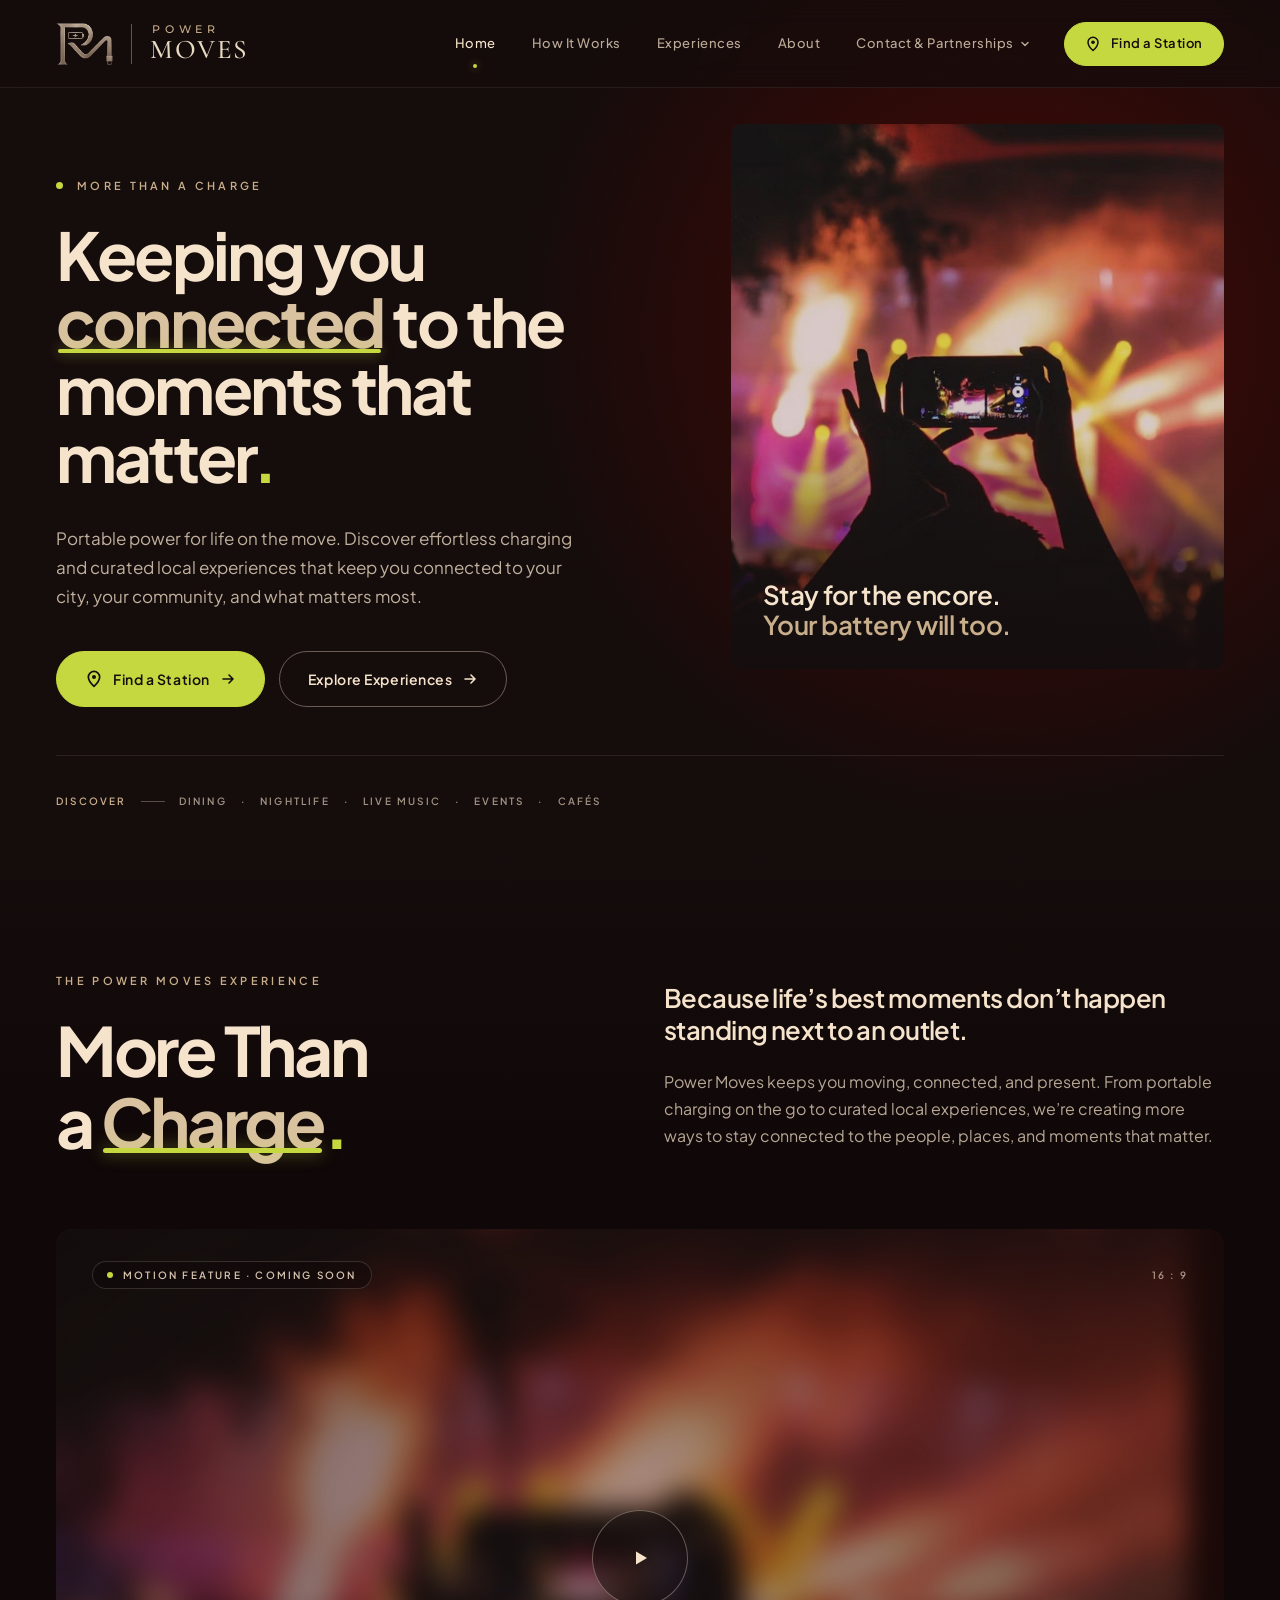
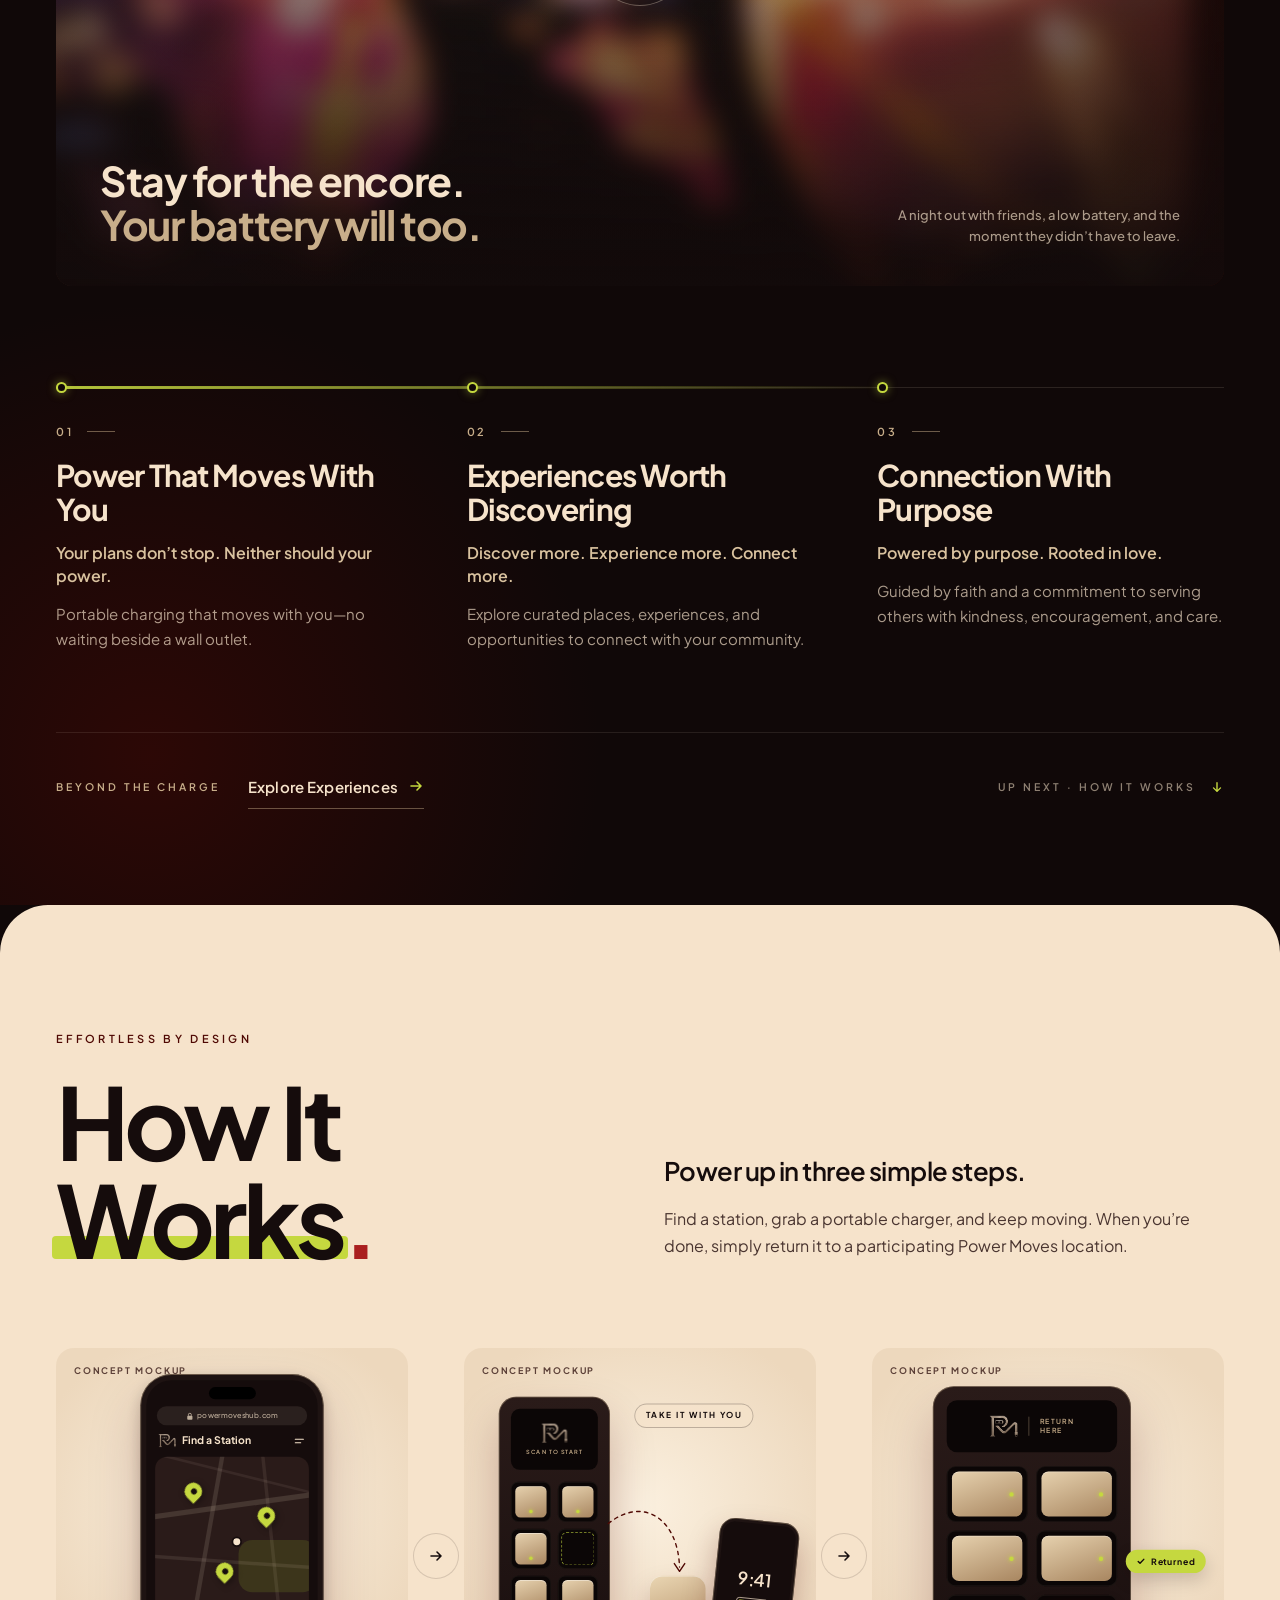
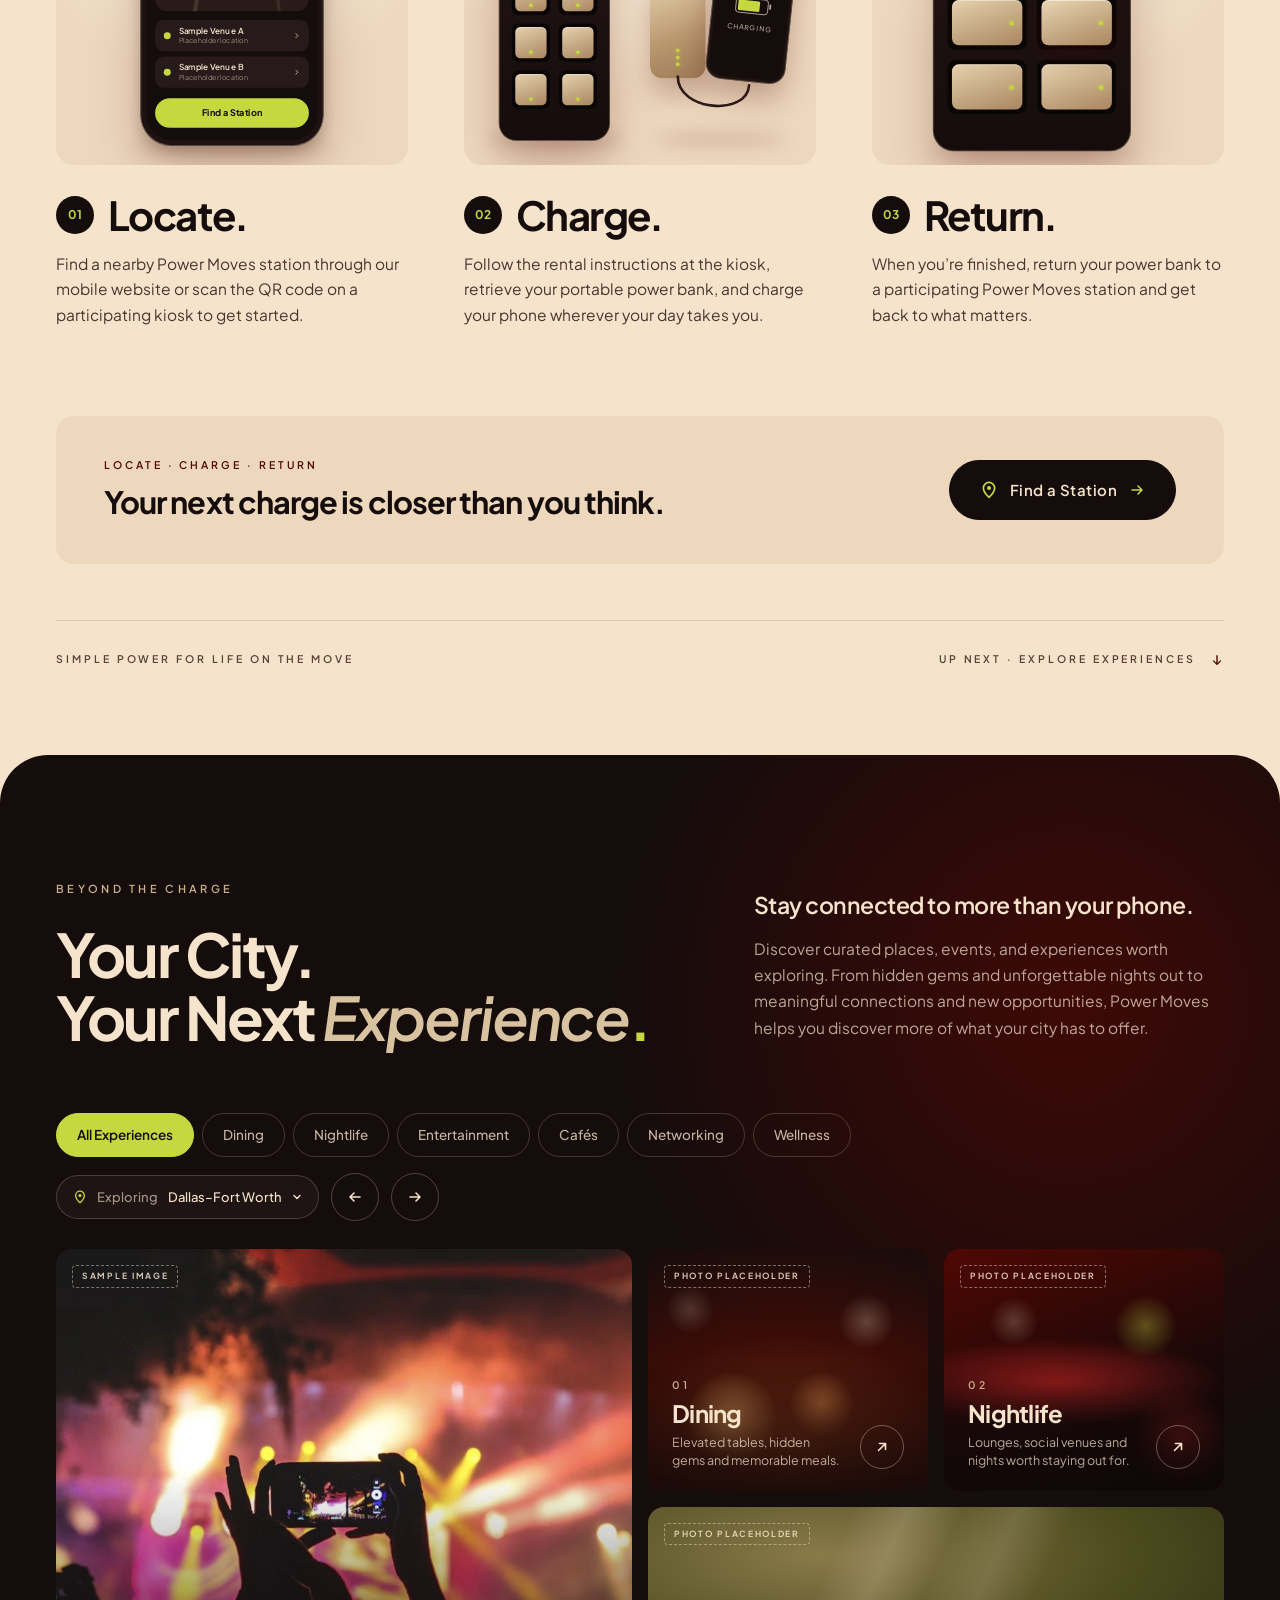
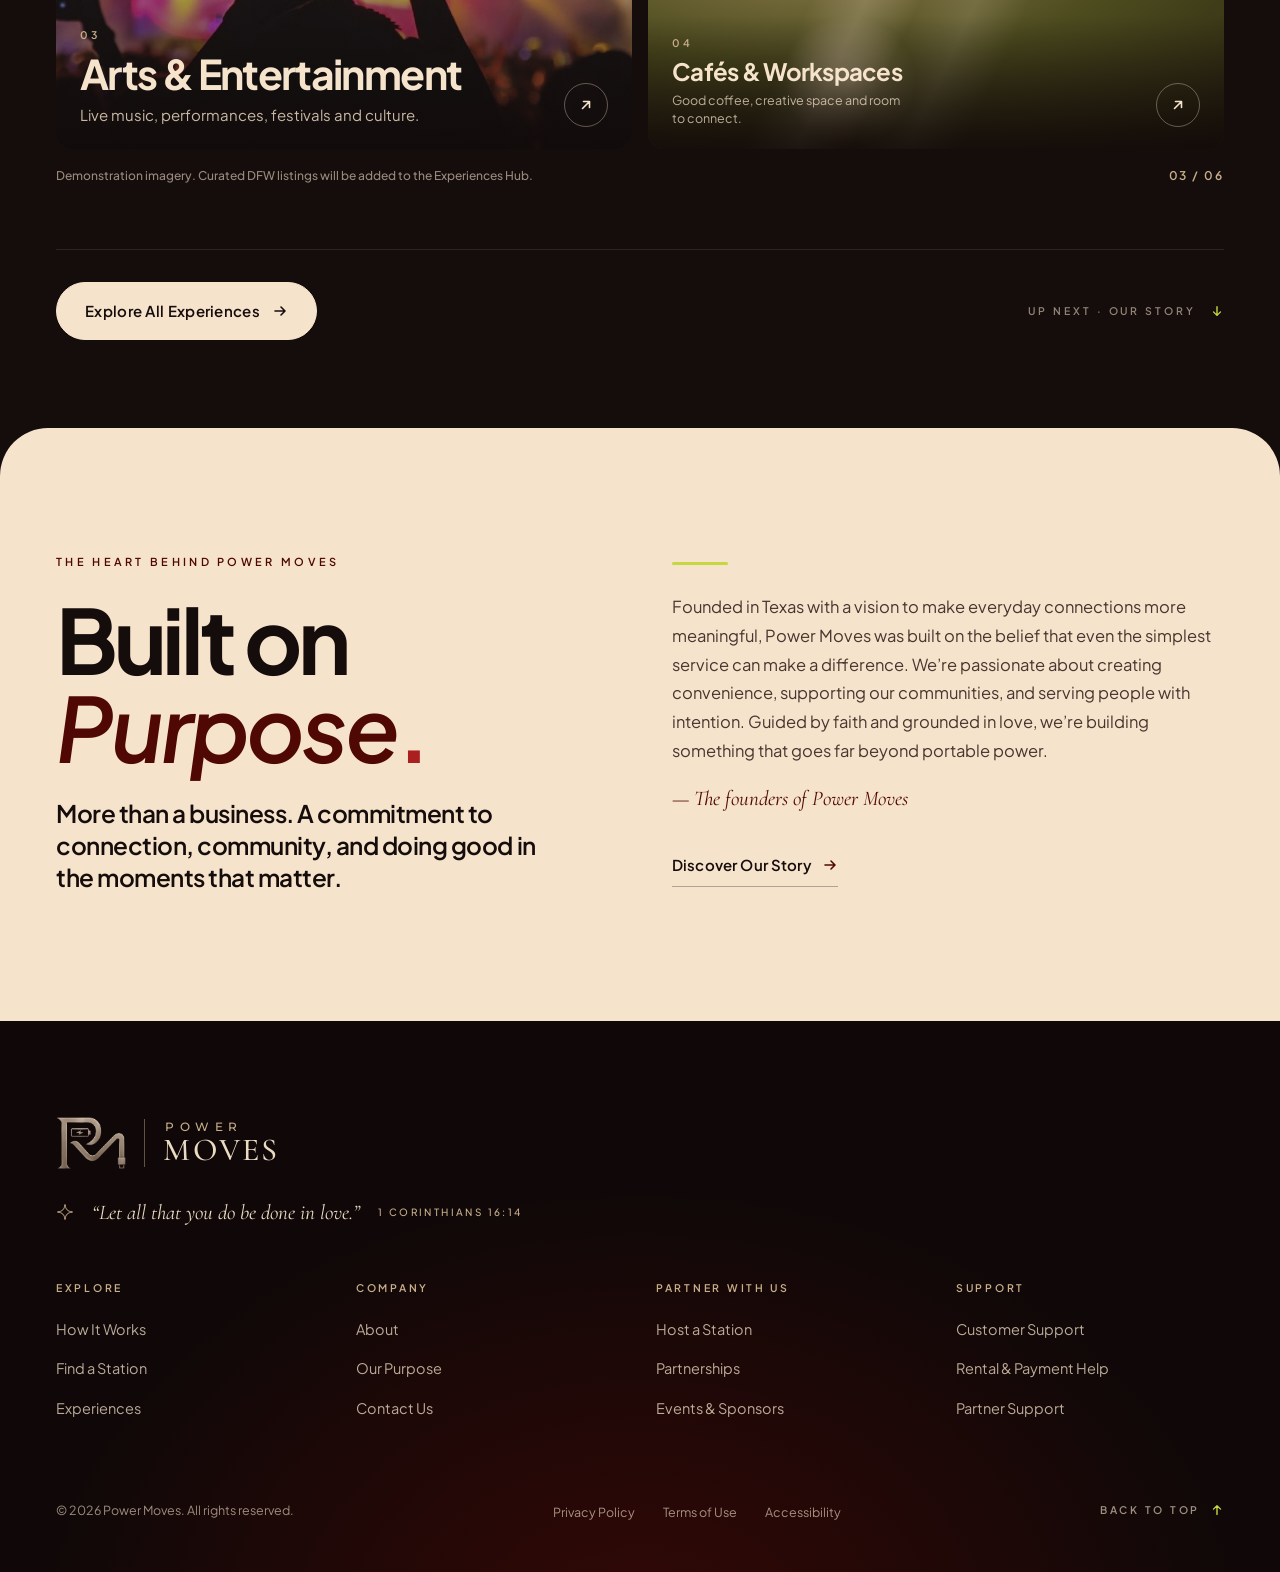
==== commit 0a94cb7c: "Add files via upload" ====
--- a/index.html
+++ b/index.html
@@ -6,18 +6,19 @@
   <title>Power Moves | Portable Power. Real Connections.</title>
   <meta name="description" content="Power Moves keeps you connected to the moments that matter with portable power bank rentals and curated local experiences in Dallas–Fort Worth.">
   <meta name="theme-color" content="#150C0C">
-  <link rel="canonical" href="https://www.powermoveshub.com/">
+  <link rel="canonical" href="https://paytonjkelley.github.io/power-moves/">
   <meta property="og:type" content="website">
   <meta property="og:title" content="Power Moves — Keeping you connected to the moments that matter">
   <meta property="og:description" content="Portable power for life on the move, plus curated local experiences in Dallas–Fort Worth.">
-  <meta property="og:url" content="https://www.powermoveshub.com/">
-  <meta property="og:image" content="https://www.powermoveshub.com/assets/img/apple-touch-icon.png">
+  <meta property="og:url" content="https://paytonjkelley.github.io/power-moves/">
+  <meta property="og:image" content="https://paytonjkelley.github.io/power-moves/assets/img/apple-touch-icon.png">
   <link rel="icon" type="image/png" href="assets/img/favicon.png">
   <link rel="apple-touch-icon" href="assets/img/apple-touch-icon.png">
   <link rel="preconnect" href="https://fonts.googleapis.com">
   <link rel="preconnect" href="https://fonts.gstatic.com" crossorigin>
   <link href="https://fonts.googleapis.com/css2?family=Cormorant+Garamond:ital,wght@0,500;1,400&amp;family=Montserrat:wght@500&amp;family=Plus+Jakarta+Sans:ital,wght@0,400;0,500;0,600;0,700;1,600&amp;display=swap" rel="stylesheet">
   <link rel="stylesheet" href="assets/css/styles.css">
+  <link rel="stylesheet" href="assets/css/about-section.css">
 </head>
 <body>
   <a class="skip-link" href="#main">Skip to content</a>
@@ -65,11 +66,11 @@
             <p class="menu-note">Tell us why you’re reaching out and we’ll route you to the right team.</p>
           </div>
         </div>
-        <a href="#" class="btn btn-primary btn-nav" data-soon="Station map"><svg width="16" height="16" viewBox="0 0 16 16" fill="none" aria-hidden="true"><path d="M8 14.5s5-4.3 5-8.2A5 5 0 0 0 3 6.3c0 3.9 5 8.2 5 8.2Z" stroke="currentColor" stroke-width="1.5" stroke-linejoin="round"/><circle cx="8" cy="6.3" r="1.8" fill="currentColor"/></svg> Find a Station</a>
+        <a href="find-a-station/" class="btn btn-primary btn-nav"><svg width="16" height="16" viewBox="0 0 16 16" fill="none" aria-hidden="true"><path d="M8 14.5s5-4.3 5-8.2A5 5 0 0 0 3 6.3c0 3.9 5 8.2 5 8.2Z" stroke="currentColor" stroke-width="1.5" stroke-linejoin="round"/><circle cx="8" cy="6.3" r="1.8" fill="currentColor"/></svg> Find a Station</a>
       </nav>
 
       <div class="mobile-actions">
-        <a href="#" class="btn btn-primary btn-sm" data-soon="Station map"><svg width="14" height="14" viewBox="0 0 16 16" fill="none" aria-hidden="true"><path d="M8 14.5s5-4.3 5-8.2A5 5 0 0 0 3 6.3c0 3.9 5 8.2 5 8.2Z" stroke="currentColor" stroke-width="1.5" stroke-linejoin="round"/><circle cx="8" cy="6.3" r="1.8" fill="currentColor"/></svg> Find a Station</a>
+        <a href="find-a-station/" class="btn btn-primary btn-sm"><svg width="14" height="14" viewBox="0 0 16 16" fill="none" aria-hidden="true"><path d="M8 14.5s5-4.3 5-8.2A5 5 0 0 0 3 6.3c0 3.9 5 8.2 5 8.2Z" stroke="currentColor" stroke-width="1.5" stroke-linejoin="round"/><circle cx="8" cy="6.3" r="1.8" fill="currentColor"/></svg> Find a Station</a>
         <button type="button" class="iconbtn" id="menu-open" aria-label="Open menu" aria-expanded="false" aria-controls="mobile-menu">
           <svg width="18" height="18" viewBox="0 0 18 18" fill="none" aria-hidden="true"><path d="M3 6.5h12M3 11.5h8" stroke="currentColor" stroke-width="1.5" stroke-linecap="round"/></svg>
         </button>
@@ -91,7 +92,7 @@
     </div>
     <div class="mm-section">
       <div class="mm-kicker">LOW BATTERY? START HERE</div>
-      <a href="#" class="btn btn-primary mm-cta" data-soon="Station map"><svg width="17" height="17" viewBox="0 0 16 16" fill="none" aria-hidden="true"><path d="M8 14.5s5-4.3 5-8.2A5 5 0 0 0 3 6.3c0 3.9 5 8.2 5 8.2Z" stroke="currentColor" stroke-width="1.5" stroke-linejoin="round"/><circle cx="8" cy="6.3" r="1.8" fill="currentColor"/></svg> Find the nearest station</a>
+      <a href="find-a-station/" class="btn btn-primary mm-cta"><svg width="17" height="17" viewBox="0 0 16 16" fill="none" aria-hidden="true"><path d="M8 14.5s5-4.3 5-8.2A5 5 0 0 0 3 6.3c0 3.9 5 8.2 5 8.2Z" stroke="currentColor" stroke-width="1.5" stroke-linejoin="round"/><circle cx="8" cy="6.3" r="1.8" fill="currentColor"/></svg> Find the nearest station</a>
     </div>
     <nav class="mm-nav" aria-label="Mobile">
       <a href="#top" class="mnav is-active" aria-current="page"><span class="mnav-label">Home</span><svg width="14" height="14" viewBox="0 0 12 12" fill="none" aria-hidden="true"><path d="M4.5 2.5L8 6L4.5 9.5" stroke="#C8AE8A" stroke-width="1.3" stroke-linecap="round" stroke-linejoin="round"/></svg></a>
@@ -130,7 +131,7 @@
           <h1 class="hero-title rv d2" id="hero-title">Keeping you<br> <span class="hl">connected<span class="charge-line" aria-hidden="true"></span></span> to the<br> moments that<br> matter<span class="neon">.</span></h1>
           <p class="hero-lead rv d3">Portable power for life on the move. Discover effortless charging and curated local experiences that keep you connected to your city, your community, and what matters most.</p>
           <div class="cta-row rv d4">
-            <a href="#" class="btn btn-primary" data-soon="Station map"><svg width="18" height="18" viewBox="0 0 16 16" fill="none" aria-hidden="true"><path d="M8 14.5s5-4.3 5-8.2A5 5 0 0 0 3 6.3c0 3.9 5 8.2 5 8.2Z" stroke="currentColor" stroke-width="1.5" stroke-linejoin="round"/><circle cx="8" cy="6.3" r="1.8" fill="currentColor"/></svg> Find a Station <svg class="arr" width="16" height="16" viewBox="0 0 16 16" fill="none" aria-hidden="true"><path d="M3 8h10M9 4l4 4-4 4" stroke="currentColor" stroke-width="1.6" stroke-linecap="round" stroke-linejoin="round"/></svg></a>
+            <a href="find-a-station/" class="btn btn-primary"><svg width="18" height="18" viewBox="0 0 16 16" fill="none" aria-hidden="true"><path d="M8 14.5s5-4.3 5-8.2A5 5 0 0 0 3 6.3c0 3.9 5 8.2 5 8.2Z" stroke="currentColor" stroke-width="1.5" stroke-linejoin="round"/><circle cx="8" cy="6.3" r="1.8" fill="currentColor"/></svg> Find a Station <svg class="arr" width="16" height="16" viewBox="0 0 16 16" fill="none" aria-hidden="true"><path d="M3 8h10M9 4l4 4-4 4" stroke="currentColor" stroke-width="1.6" stroke-linecap="round" stroke-linejoin="round"/></svg></a>
             <a href="#experiences" class="btn btn-secondary">Explore Experiences <svg class="arr" width="16" height="16" viewBox="0 0 16 16" fill="none" aria-hidden="true"><path d="M3 8h10M9 4l4 4-4 4" stroke="currentColor" stroke-width="1.6" stroke-linecap="round" stroke-linejoin="round"/></svg></a>
           </div>
         </div>
@@ -143,13 +144,6 @@
       </div>
       <div class="container">
         <div class="hero-strip rv d5">
-          <div class="verse">
-            <svg width="18" height="18" viewBox="0 0 18 18" fill="none" aria-hidden="true"><path d="M9 1.5C9.6 6.4 11.6 8.4 16.5 9 11.6 9.6 9.6 11.6 9 16.5 8.4 11.6 6.4 9.6 1.5 9 6.4 8.4 8.4 6.4 9 1.5Z" stroke="#C8AE8A" stroke-width="1"/></svg>
-            <span class="verse-text">“Let all that you do be done in love.”</span>
-            <span class="verse-ref">1 CORINTHIANS 16:14</span>
-            <span class="verse-rule" aria-hidden="true"></span>
-            <a href="about.html#faith" class="textlink">Our purpose</a>
-          </div>
           <div class="discover" aria-label="Experience categories">
             <span class="lead-in">DISCOVER</span><span class="rule" aria-hidden="true"></span>
             <span>DINING</span><span aria-hidden="true">·</span><span>NIGHTLIFE</span><span aria-hidden="true">·</span><span>LIVE MUSIC</span><span aria-hidden="true">·</span><span>EVENTS</span><span aria-hidden="true">·</span><span>CAFÉS</span>
@@ -380,7 +374,7 @@
               <p class="eyebrow">Locate · Charge · Return</p>
               <p class="cta-band-title">Your next charge is closer than you think.</p>
             </div>
-            <a href="#" class="btn btn-dark" data-soon="Station map"><svg width="18" height="18" viewBox="0 0 16 16" fill="none" aria-hidden="true"><path d="M8 14.5s5-4.3 5-8.2A5 5 0 0 0 3 6.3c0 3.9 5 8.2 5 8.2Z" stroke="#C5D83F" stroke-width="1.5" stroke-linejoin="round"/><circle cx="8" cy="6.3" r="1.8" fill="#C5D83F"/></svg> Find a Station <svg class="arr" width="16" height="16" viewBox="0 0 16 16" fill="none" aria-hidden="true"><path d="M3 8h10M9 4l4 4-4 4" stroke="currentColor" stroke-width="1.6" stroke-linecap="round" stroke-linejoin="round"/></svg></a>
+            <a href="find-a-station/" class="btn btn-dark"><svg width="18" height="18" viewBox="0 0 16 16" fill="none" aria-hidden="true"><path d="M8 14.5s5-4.3 5-8.2A5 5 0 0 0 3 6.3c0 3.9 5 8.2 5 8.2Z" stroke="#C5D83F" stroke-width="1.5" stroke-linejoin="round"/><circle cx="8" cy="6.3" r="1.8" fill="#C5D83F"/></svg> Find a Station <svg class="arr" width="16" height="16" viewBox="0 0 16 16" fill="none" aria-hidden="true"><path d="M3 8h10M9 4l4 4-4 4" stroke="currentColor" stroke-width="1.6" stroke-linecap="round" stroke-linejoin="round"/></svg></a>
           </div>
 
           <div class="section-foot">
@@ -524,12 +518,6 @@
             <h2 class="s5-title" id="s5-title">Built on <em>Purpose</em><span class="dot">.</span></h2>
             <p class="s5-statement">More than a business. A commitment to connection, community, and doing good in the moments that matter.</p>
           </div>
-          <figure class="founder-photo">
-            <div class="fp-art" aria-hidden="true"></div>
-            <img class="fp-mark" src="assets/img/pm-monogram.png" alt="" aria-hidden="true" loading="lazy">
-            <span class="fp-tag">FOUNDER PHOTOGRAPHY — TO BE ADDED</span>
-            <figcaption class="visually-hidden">Photo of the Power Moves founders, coming soon</figcaption>
-          </figure>
           <div class="s5-body">
             <span class="s5-rule" aria-hidden="true"></span>
             <p>Founded in Texas with a vision to make everyday connections more meaningful, Power Moves was built on the belief that even the simplest service can make a difference. We’re passionate about creating convenience, supporting our communities, and serving people with intention. Guided by faith and grounded in love, we’re building something that goes far beyond portable power.</p>
@@ -544,27 +532,32 @@
   <!-- =====================================================
        FOOTER
        ===================================================== -->
-  <footer class="site-footer" aria-labelledby="footer-title">
+  <footer class="site-footer" aria-label="Footer">
     <div class="container">
-      <div class="footer-top">
+
+          
         <div class="footer-brand">
           <a class="brand" href="#top" aria-label="Power Moves home">
             <img class="brand-mark" src="assets/img/pm-monogram.png" alt="" width="402" height="297" loading="lazy">
             <span class="brand-rule" aria-hidden="true"></span>
             <span class="wordmark" aria-hidden="true"><span class="wm-power">POWER</span><span class="wm-moves">MOVES</span></span>
           </a>
-          <p class="footer-tagline" id="footer-title">Keeping you <span>connected</span> to the moments that matter.</p>
-          <p class="footer-signoff">Powered by purpose. Rooted in love.</p>
-          <a href="#" class="btn btn-primary btn-nav footer-cta" data-soon="Station map"><svg width="16" height="16" viewBox="0 0 16 16" fill="none" aria-hidden="true"><path d="M8 14.5s5-4.3 5-8.2A5 5 0 0 0 3 6.3c0 3.9 5 8.2 5 8.2Z" stroke="currentColor" stroke-width="1.5" stroke-linejoin="round"/><circle cx="8" cy="6.3" r="1.8" fill="currentColor"/></svg> Find a Station</a>
-        </div>
+        </div>
+          <div class="verse footer-verse">
+            <svg width="18" height="18" viewBox="0 0 18 18" fill="none" aria-hidden="true"><path d="M9 1.5C9.6 6.4 11.6 8.4 16.5 9 11.6 9.6 9.6 11.6 9 16.5 8.4 11.6 6.4 9.6 1.5 9 6.4 8.4 8.4 6.4 9 1.5Z" stroke="#C8AE8A" stroke-width="1"/></svg>
+            <span class="verse-text">“Let all that you do be done in love.”</span>
+            <span class="verse-ref">1 CORINTHIANS 16:14</span>
+          </div>
+
+      <div class="footer-top">
         <div class="footer-cols">
         <nav class="footer-col" aria-label="Explore">
           <h2 class="footer-heading">Explore</h2>
-          <ul><li><a href="#how-it-works" class="footer-link">How It Works</a></li><li><a href="#" class="footer-link" data-soon="Station map">Find a Station</a></li><li><a href="#experiences" class="footer-link">Experiences</a></li></ul>
+          <ul><li><a href="#how-it-works" class="footer-link">How It Works</a></li><li><a href="find-a-station/" class="footer-link">Find a Station</a></li><li><a href="#experiences" class="footer-link">Experiences</a></li></ul>
         </nav>
         <nav class="footer-col" aria-label="Company">
           <h2 class="footer-heading">Company</h2>
-          <ul><li><a href="about.html" class="footer-link">About</a></li><li><a href="about.html#faith" class="footer-link">Our Purpose</a></li><li><a href="contact.html" class="footer-link">Contact Us</a></li></ul>
+          <ul><li><a href="about.html" class="footer-link">About</a></li><li><a href="about.html#faith" class="footer-link">Our Purpose</a></li><li><a href="contact.html?reason=general-inquiry" class="footer-link">Contact Us</a></li></ul>
         </nav>
         <nav class="footer-col" aria-label="Partner With Us">
           <h2 class="footer-heading">Partner With Us</h2>
@@ -577,8 +570,6 @@
         </div>
       </div>
 
-      <div class="footer-wordmark" aria-hidden="true"><span class="fw-power">POWER</span><span class="fw-moves">MOVES</span></div>
-
       <div class="footer-bottom">
         <p class="footer-copy">© <span id="year">2026</span> Power Moves. All rights reserved.</p>
         <ul class="footer-legal">
@@ -596,3 +587,4 @@
   <script src="assets/js/main.js" defer></script>
 </body>
 </html>
+
--- a/assets/css/about-section.css
+++ b/assets/css/about-section.css
@@ -0,0 +1,166 @@
+/* =========================================================
+   SECTION 05 — OUR PURPOSE (light, reflective)
+   ========================================================= */
+.s5 { background: var(--espresso); color: var(--espresso); }
+.s5-sheet { background: var(--milk); border-radius: 48px 48px 0 0; }
+.s5-grid {
+  padding-top: 128px; padding-bottom: 128px;
+  display: grid; grid-template-columns: minmax(0, 1fr) minmax(0, 1fr); column-gap: 96px;
+  grid-template-areas: "photo ." "photo head" "photo body" "photo .";
+  grid-template-rows: 1fr auto auto 1fr;
+}
+.s5-head { grid-area: head; }
+.s5 .eyebrow { color: var(--wine); }
+.s5-title { margin-top: 28px; font: 700 clamp(54px, 7vw, 104px)/.98 var(--sans); letter-spacing: -0.048em; color: var(--espresso); }
+.s5-title em { font-style: italic; font-weight: 600; color: var(--wine); letter-spacing: -0.035em; }
+.s5-title .dot { color: var(--spicy); }
+.s5-statement { margin-top: 28px; max-width: 520px; font: 600 clamp(21px, 1.9vw, 27px)/1.3 var(--sans); letter-spacing: -0.02em; color: var(--espresso); }
+.s5-body { grid-area: body; max-width: 540px; }
+.s5-rule { display: block; margin-top: 36px; width: 56px; height: 3px; border-radius: 3px; background: var(--neon); }
+.s5-body p { margin-top: 28px; font-size: 16.5px; line-height: 1.75; color: var(--ink-soft); }
+.s5-body .s5-sign { margin-top: 20px; font: italic 400 21px/1.2 var(--serif); color: var(--wine); }
+.arrow-link-dark { margin-top: 32px; color: var(--espresso); border-bottom-color: rgba(21,12,12,.3); }
+.arrow-link-dark svg { color: var(--wine); }
+.arrow-link-dark:hover { border-color: var(--neon); }
+.arrow-link-dark:focus-visible { outline-color: var(--wine); }
+
+.founder-photo, .ph-photo { position: relative; overflow: hidden; border-radius: 20px; background: #E9D3B4; }
+.founder-photo { grid-area: photo; aspect-ratio: 620 / 740; }
+.fp-art { position: absolute; inset: 0; background: radial-gradient(90% 70% at 30% 20%, rgba(255,247,235,.75) 0%, rgba(255,247,235,0) 60%), radial-gradient(80% 60% at 80% 100%, rgba(79,8,3,.16) 0%, rgba(79,8,3,0) 70%), linear-gradient(160deg, #F1DFC6 0%, #E4CBA8 55%, #D6B994 100%); }
+.fp-mark { position: absolute; left: 50%; top: 50%; width: 46%; transform: translate(-50%, -50%); opacity: .22; filter: grayscale(1) brightness(.55); }
+.fp-tag { position: absolute; left: 20px; bottom: 20px; padding: 7px 10px; border: 1px dashed rgba(21,12,12,.45); border-radius: 4px; font: 700 9px/1 var(--sans); letter-spacing: .2em; color: var(--ink-muted); background: rgba(246,227,203,.55); }
+.founder-img { position: absolute; inset: 0; width: 100%; height: 100%; object-fit: cover; }
+
+@media (max-width: 900px) {
+  .s5-sheet { border-radius: 32px 32px 0 0; }
+  .s5-grid { padding-top: 80px; padding-bottom: 80px; grid-template-columns: 1fr; grid-template-areas: "head" "photo" "body"; grid-template-rows: auto; }
+  .s5 .eyebrow { font-size: 10px; letter-spacing: .26em; }
+  .s5-title { margin-top: 22px; line-height: 1; }
+  .s5-statement { margin-top: 20px; }
+  .founder-photo { margin-top: 36px; aspect-ratio: 4 / 3.6; border-radius: 16px; }
+  .s5-rule { margin-top: 32px; }
+  .s5-body p { margin-top: 20px; font-size: 15px; line-height: 1.7; }
+  .arrow-link-dark { margin-top: 24px; }
+}
+
+/* =========================================================
+   ABOUT PAGE
+   ========================================================= */
+.ab-hero { position: relative; overflow: hidden; padding-top: var(--header-h); background: var(--espresso); }
+.ab-hero .container { position: relative; padding-top: 96px; padding-bottom: 96px; }
+.ab-title { margin-top: 28px; font: 700 clamp(48px, 7.2vw, 104px)/.98 var(--sans); letter-spacing: -0.048em; color: var(--milk); }
+.ab-title em { font-style: italic; font-weight: 600; color: var(--champagne-light); letter-spacing: -0.035em; }
+.ab-hero .section-body { max-width: 520px; }
+.ab-hero-photo { margin-top: 72px; aspect-ratio: 16 / 7; }
+.ab-hero-photo .fp-art { background: radial-gradient(70% 90% at 25% 30%, rgba(217,194,159,.35) 0%, rgba(217,194,159,0) 60%), radial-gradient(60% 80% at 85% 70%, rgba(170,31,31,.35) 0%, rgba(170,31,31,0) 70%), linear-gradient(160deg, #3A1A14 0%, #2A0D09 55%, #1A0B09 100%); }
+.ab-hero-photo .fp-mark { width: 18%; opacity: .25; filter: none; }
+.ab-hero-photo .fp-tag { color: rgba(246,227,203,.85); border-color: rgba(246,227,203,.45); background: rgba(21,12,12,.45); }
+
+.ab-light { background: var(--espresso); color: var(--espresso); }
+.ab-light-sheet { background: var(--milk); border-radius: 48px 48px 0 0; }
+.ab-light .container { padding-top: 128px; padding-bottom: 128px; }
+.ab-light .eyebrow { color: var(--wine); }
+.ab-h2 { margin-top: 24px; font: 700 clamp(40px, 4.6vw, 64px)/1.02 var(--sans); letter-spacing: -0.042em; }
+.ab-light .ab-h2 { color: var(--espresso); }
+.ab-h2 em { font-style: italic; font-weight: 600; letter-spacing: -0.03em; }
+.ab-light .ab-h2 em { color: var(--wine); }
+
+.story-grid { display: grid; grid-template-columns: minmax(0, 5fr) minmax(0, 7fr); gap: 96px; }
+.story-aside { position: sticky; top: calc(var(--header-h) + 40px); align-self: start; }
+.story-quote { margin-top: 36px; padding-left: 22px; border-left: 3px solid var(--neon); font: 600 22px/1.4 var(--sans); letter-spacing: -0.015em; color: var(--espresso); }
+.story-text p { font-size: 17px; line-height: 1.8; color: var(--ink-soft); }
+.story-text p + p { margin-top: 24px; }
+.story-text .lede { font: 600 clamp(22px, 2vw, 28px)/1.4 var(--sans); letter-spacing: -0.02em; color: var(--espresso); }
+
+.founders { margin-top: 112px; padding-top: 56px; border-top: 1px solid rgba(21,12,12,.12); }
+.founders-head { display: flex; align-items: flex-end; justify-content: space-between; gap: 24px 48px; flex-wrap: wrap; }
+.founders-head p { max-width: 420px; font-size: 15.5px; line-height: 1.7; color: var(--ink-soft); }
+.founder-cards { margin-top: 48px; display: grid; grid-template-columns: repeat(2, minmax(0, 1fr)); gap: 32px; }
+.founder-card .ph-photo { aspect-ratio: 4 / 5; }
+.founder-card .fp-mark { width: 34%; }
+.founder-card h3 { margin-top: 24px; font: 700 28px/1.1 var(--sans); letter-spacing: -0.03em; color: var(--espresso); }
+.founder-role { margin-top: 8px; font: 600 10.5px/1 var(--sans); letter-spacing: .24em; text-transform: uppercase; color: var(--wine); }
+.founder-bio { margin-top: 14px; max-width: 460px; font-size: 15px; line-height: 1.7; color: var(--ink-soft); }
+.placeholder-text { color: var(--ink-muted); font-style: italic; }
+
+.ab-dark { position: relative; overflow: hidden; background: var(--milk); }
+.ab-dark-sheet { position: relative; overflow: hidden; background: var(--espresso); border-radius: 48px 48px 0 0; }
+.ab-dark .container { position: relative; padding-top: 128px; padding-bottom: 128px; }
+.ab-dark .ab-h2 { color: var(--milk); }
+.ab-dark .ab-h2 em { color: var(--champagne-light); }
+.values-intro { max-width: 620px; margin-top: 24px; font-size: 16.5px; line-height: 1.75; color: rgba(246,227,203,.74); }
+.values { margin-top: 72px; display: grid; grid-template-columns: repeat(4, minmax(0, 1fr)); border-top: 1px solid rgba(246,227,203,.12); }
+.value { padding: 32px 28px 36px 0; border-bottom: 1px solid rgba(246,227,203,.12); }
+.value:not(:nth-child(4n+1)) { padding-left: 28px; border-left: 1px solid rgba(246,227,203,.12); }
+.value-num { font: 600 10.5px/1 var(--sans); letter-spacing: .24em; color: var(--champagne); }
+.value h3 { margin-top: 18px; display: flex; align-items: center; gap: 10px; font: 700 26px/1.1 var(--sans); letter-spacing: -0.03em; color: var(--milk); }
+.value h3::before { content: ""; width: 7px; height: 7px; border-radius: 50%; background: var(--neon); flex: none; }
+.value p { margin-top: 12px; font-size: 14.5px; line-height: 1.6; color: rgba(246,227,203,.68); }
+
+.ab-faith { background: var(--wine); position: relative; overflow: hidden; }
+.ab-faith::before { content: ""; position: absolute; left: 50%; top: 50%; width: 1100px; height: 1100px; margin: -550px 0 0 -550px; border-radius: 50%; background: radial-gradient(closest-side, rgba(170,31,31,.45), rgba(170,31,31,0)); pointer-events: none; }
+.ab-faith .container { position: relative; padding-top: 128px; padding-bottom: 128px; text-align: center; }
+.ab-faith .eyebrow { color: var(--champagne-light); }
+.faith-verse { margin: 36px auto 0; max-width: 980px; font: italic 400 clamp(40px, 5.4vw, 76px)/1.1 var(--serif); color: var(--milk); }
+.faith-ref { margin-top: 24px; font: 600 11px/1 var(--sans); letter-spacing: .3em; color: var(--champagne-light); }
+.faith-rule { display: block; margin: 48px auto 0; width: 56px; height: 3px; border-radius: 3px; background: var(--neon); }
+.faith-text { margin: 40px auto 0; max-width: 680px; font-size: 17px; line-height: 1.8; color: rgba(246,227,203,.82); }
+.faith-note { margin: 24px auto 0; max-width: 560px; font-size: 14px; line-height: 1.7; color: rgba(246,227,203,.66); }
+
+.ab-local { background: var(--wine); }
+.ab-local .section-head { align-items: flex-start; }
+.local-card { margin-top: 72px; display: grid; grid-template-columns: minmax(0, 1fr) minmax(0, 1fr); gap: 0; border-radius: 20px; overflow: hidden; background: var(--milk-shade); }
+.local-points { padding: 48px; display: flex; flex-direction: column; gap: 28px; }
+.local-point { display: grid; grid-template-columns: 38px 1fr; gap: 16px; align-items: start; }
+.local-point .step-num { width: 38px; height: 38px; }
+.local-point h3 { font: 700 22px/1.2 var(--sans); letter-spacing: -0.02em; color: var(--espresso); }
+.local-point p { margin-top: 6px; font-size: 15px; line-height: 1.65; color: var(--ink-soft); }
+.local-cta { padding: 48px; background: var(--espresso); color: var(--milk); display: flex; flex-direction: column; justify-content: center; }
+.local-cta .eyebrow { color: var(--champagne); }
+.local-cta h3 { margin-top: 18px; font: 700 clamp(28px, 2.6vw, 38px)/1.1 var(--sans); letter-spacing: -0.03em; }
+.local-cta p { margin-top: 14px; font-size: 15.5px; line-height: 1.7; color: rgba(246,227,203,.72); }
+.local-actions { margin-top: 28px; display: flex; gap: 12px; flex-wrap: wrap; }
+
+@media (max-width: 1080px) {
+  .values { grid-template-columns: repeat(2, minmax(0, 1fr)); }
+  .value:not(:nth-child(4n+1)) { padding-left: 0; border-left: 0; }
+  .value:nth-child(2n) { padding-left: 28px; border-left: 1px solid rgba(246,227,203,.12); }
+  .local-card { grid-template-columns: 1fr; }
+}
+@media (max-width: 900px) {
+  .ab-hero .container { padding-top: 56px; padding-bottom: 64px; }
+  .ab-hero .eyebrow, .ab-light .eyebrow, .ab-dark .eyebrow, .ab-faith .eyebrow { font-size: 10px; letter-spacing: .26em; }
+  .ab-title { margin-top: 22px; line-height: 1; }
+  .ab-hero-photo { margin-top: 40px; aspect-ratio: 4 / 3.4; border-radius: 16px; }
+  .ab-hero-photo .fp-mark { width: 30%; }
+  .ab-light-sheet, .ab-dark-sheet { border-radius: 32px 32px 0 0; }
+  .ab-light .container, .ab-dark .container, .ab-faith .container { padding-top: 80px; padding-bottom: 80px; }
+  .story-grid { grid-template-columns: 1fr; gap: 40px; }
+  .story-aside { position: static; }
+  .story-quote { margin-top: 28px; font-size: 19px; }
+  .story-text p { font-size: 15.5px; line-height: 1.75; }
+  .founders { margin-top: 72px; padding-top: 40px; }
+  .founder-cards { margin-top: 32px; grid-template-columns: 1fr; gap: 44px; }
+  .founder-card .ph-photo { aspect-ratio: 4 / 4.2; border-radius: 16px; }
+  .values { margin-top: 48px; grid-template-columns: 1fr; }
+  .value, .value:nth-child(2n), .value:not(:nth-child(4n+1)) { padding: 24px 0 26px; border-left: 0; }
+  .value h3 { font-size: 23px; margin-top: 12px; }
+  .faith-verse { margin-top: 28px; }
+  .faith-text { margin-top: 32px; font-size: 15.5px; }
+  .local-card { margin-top: 48px; border-radius: 16px; }
+  .local-points, .local-cta { padding: 28px 22px; }
+  .local-actions { flex-direction: column; }
+  .local-actions .btn { width: 100%; }
+}
+
+
+/* Photo-free Section 5; retain the supplied text and visual language. */
+.s5-grid { grid-template-areas: "head body"; grid-template-rows: auto; align-items: center; gap: 64px; }
+.s5-body .s5-rule { margin-top: 0; }
+@media (max-width: 900px) {
+  .s5-grid { grid-template-areas: "head" "body"; grid-template-columns: 1fr; gap: 32px; }
+}
+
+/* Founder identities without unfinished photography. */
+.founder-card { padding: 24px 0; border-top: 1px solid #150c0c25; }
+.ab-hero-photo { display: none; }
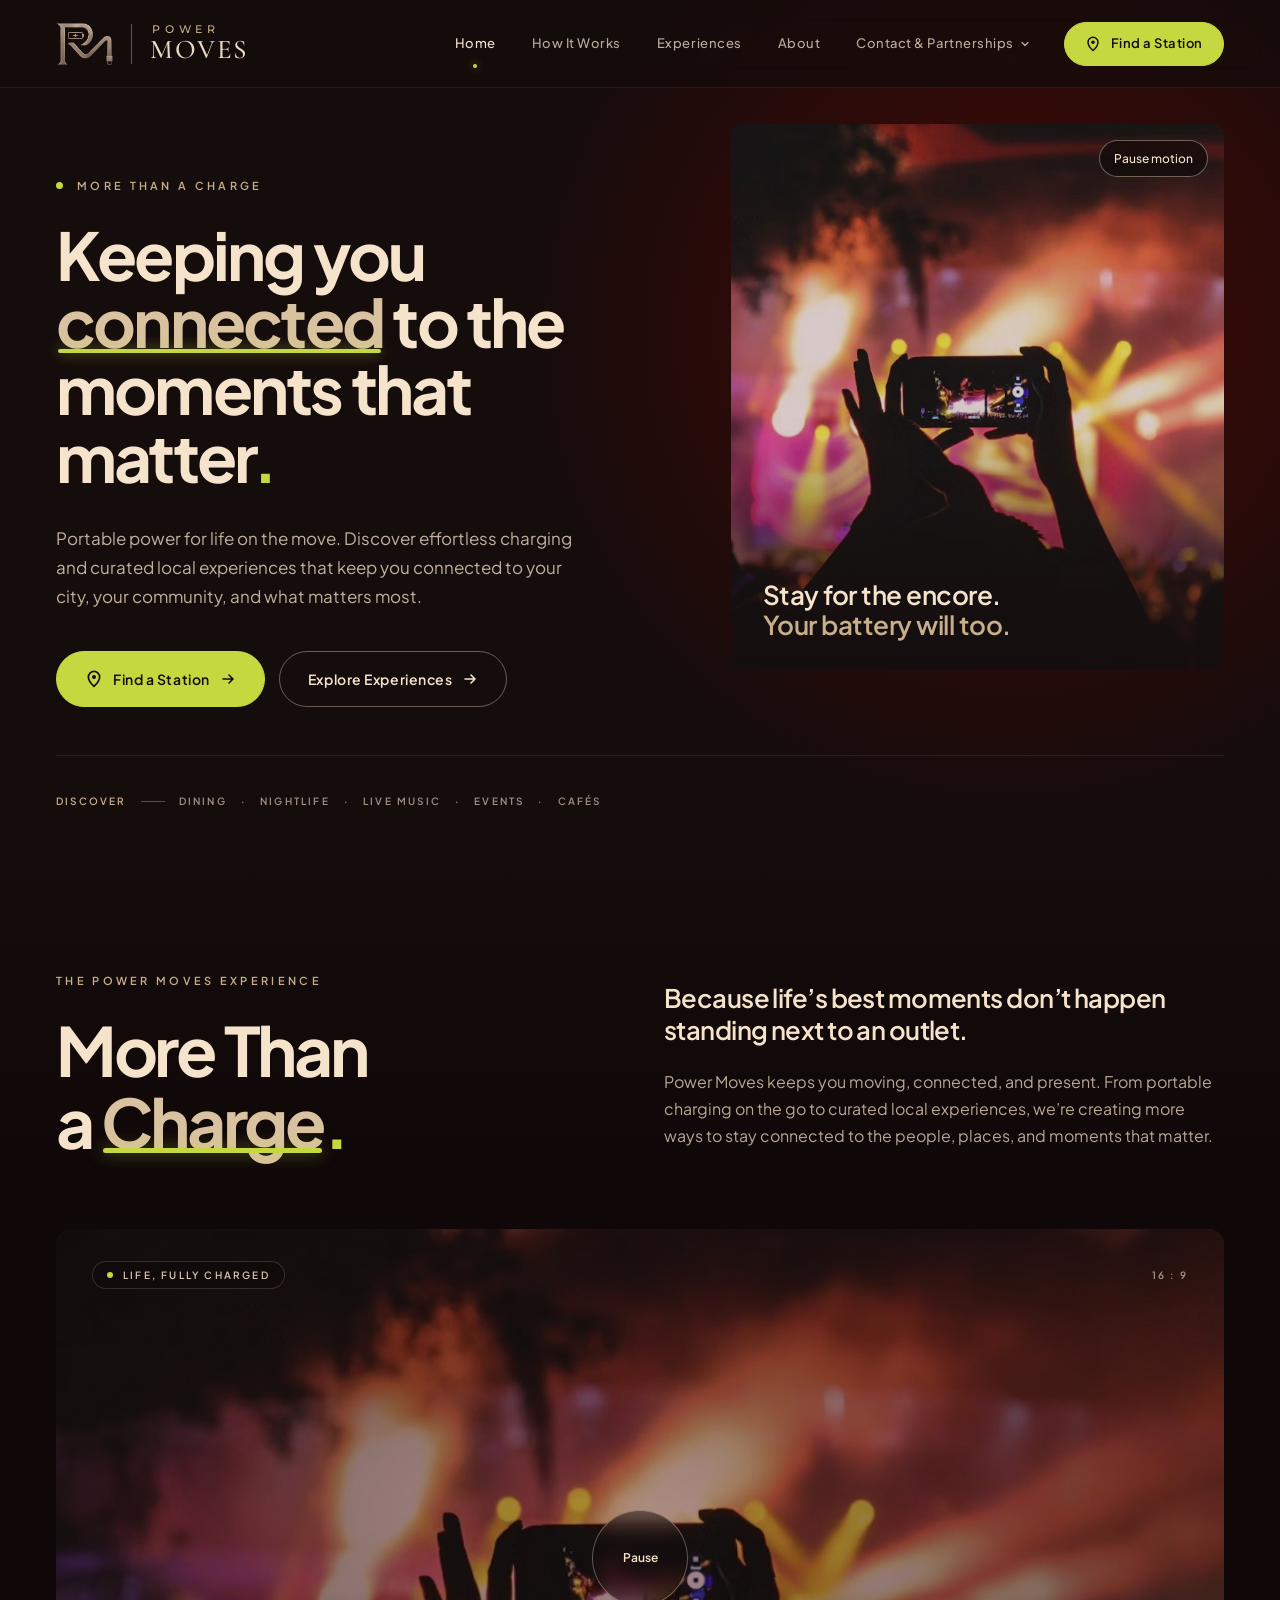
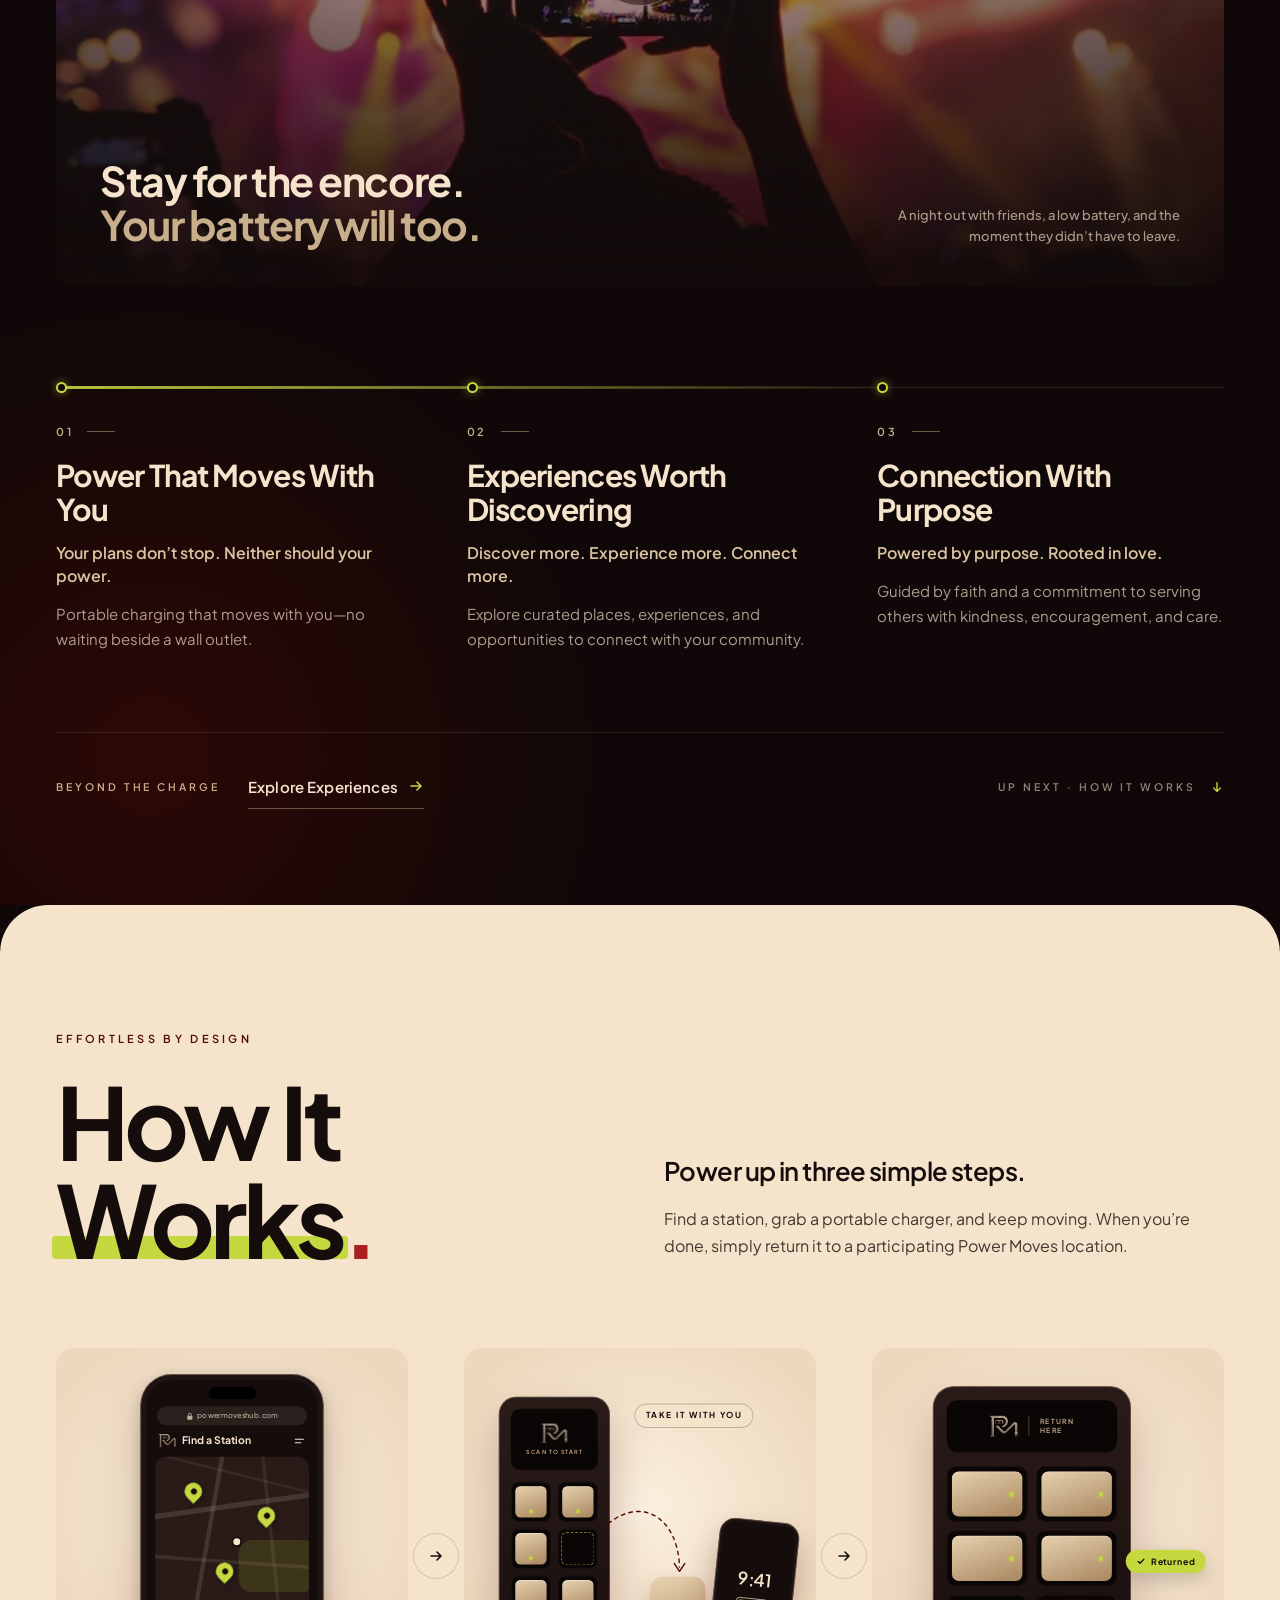
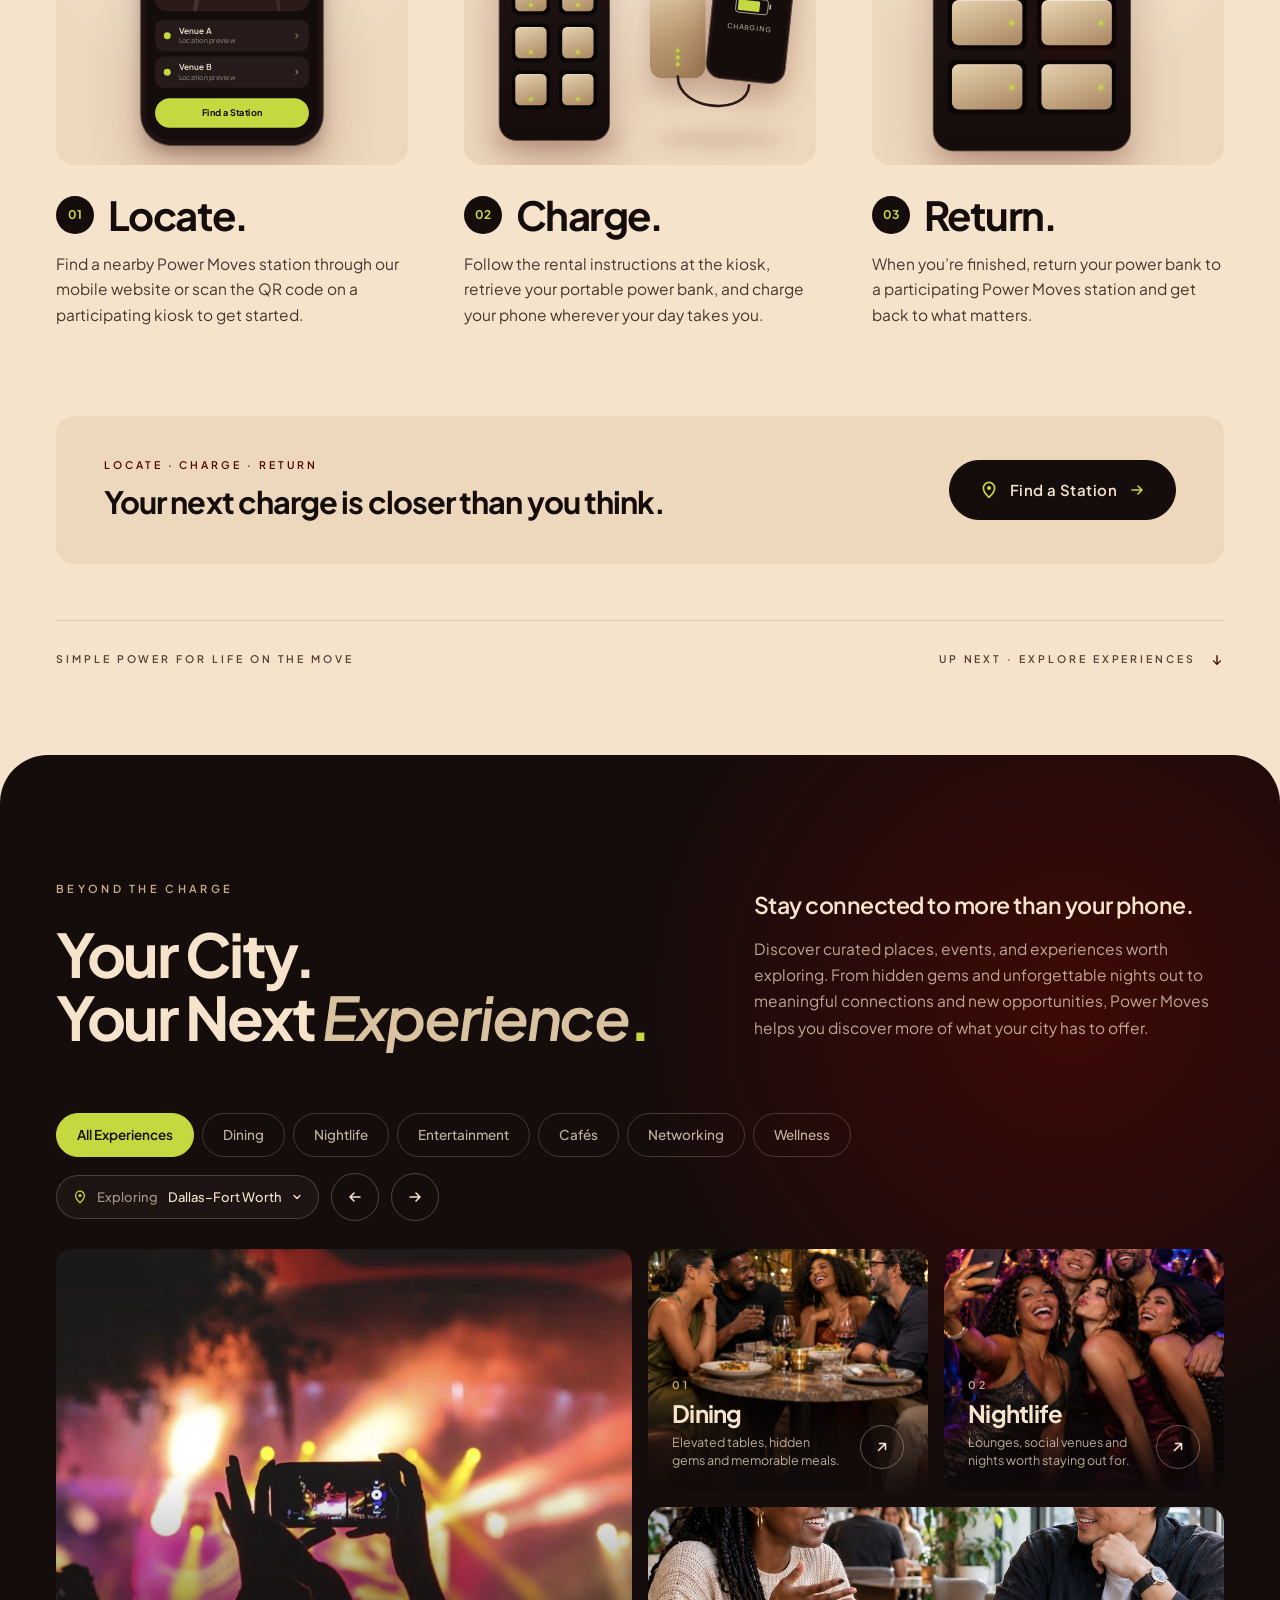
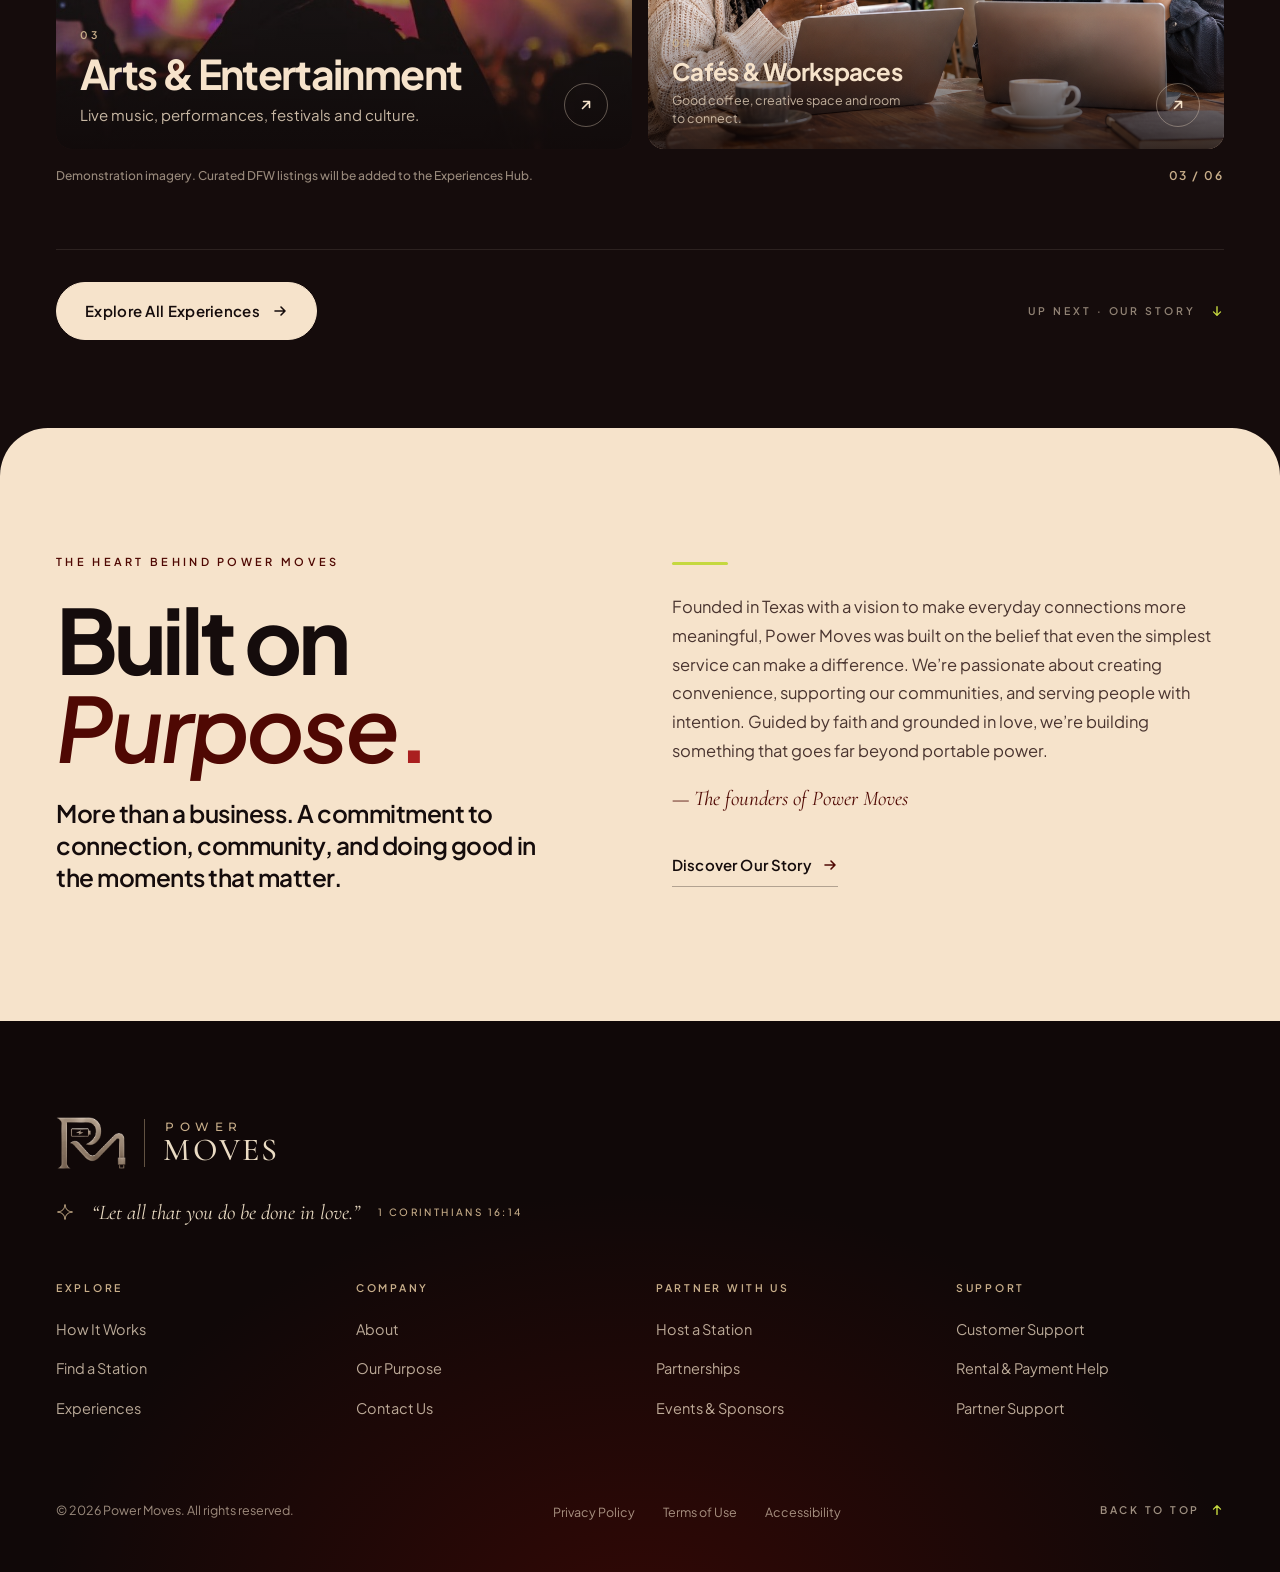
==== commit b51d7f19: "Add files via upload" ====
--- a/index.html
+++ b/index.html
@@ -136,6 +136,7 @@
           </div>
         </div>
         <figure class="hero-media">
+          <button class="hero-motion-toggle" type="button" aria-label="Pause hero animation" aria-pressed="false">Pause motion</button>
           <img src="assets/img/concert.jpg" alt="Concertgoers holding up a phone to record a stage glowing with red and gold lights" width="1048" height="769" fetchpriority="high">
           <div class="media-tint" aria-hidden="true"></div>
           <div class="media-fade" aria-hidden="true"></div>
@@ -174,11 +175,11 @@
           <div class="feature-tint" aria-hidden="true"></div>
           <div class="feature-vignette" aria-hidden="true"></div>
           <div class="feature-top">
-            <span class="media-badge">MOTION FEATURE · COMING SOON</span>
+            <span class="media-badge">LIFE, FULLY CHARGED</span>
             <span class="media-ratio">16 : 9</span>
           </div>
           <div class="play-wrap">
-            <button type="button" class="play" data-soon="Power Moves motion feature" aria-label="Play the Power Moves film (coming soon)">
+            <button type="button" class="play" id="motion-toggle" aria-label="Pause motion feature" aria-pressed="false">
               <svg width="28" height="28" viewBox="0 0 28 28" fill="none" aria-hidden="true"><path d="M10 7.5v13l11-6.5-11-6.5Z" fill="currentColor"/></svg>
             </button>
           </div>
@@ -243,7 +244,6 @@
             <li class="step">
               <div class="step-visual">
                 <div class="panel">
-                  <span class="mock-tag">CONCEPT MOCKUP</span>
                   <div class="stage" role="img" aria-label="A phone showing the Power Moves mobile website with a map of sample station pins">
                     <div aria-hidden="true" style="position: absolute; left: 92px; right: 92px; bottom: 16px; height: 18px; border-radius: 50%; background: rgba(79,8,3,.18); filter: blur(10px)"></div>
                     <div style="position: absolute; left: 97px; top: 30px; width: 211px; height: 428px; border-radius: 36px; background: #1E1312; padding: 7px; box-shadow: 0 30px 60px rgba(79,8,3,.22), 0 6px 16px rgba(21,12,12,.2), inset 0 0 0 1px rgba(200,174,138,.45)">
@@ -272,12 +272,12 @@
                     <div style="position: absolute; top: 276px; left: 10px; right: 10px; display: flex; flex-direction: column; gap: 6px">
                     <div style="height: 36px; border-radius: 10px; background: rgba(246,227,203,.07); display: flex; align-items: center; gap: 9px; padding: 0 10px">
                     <span style="width: 8px; height: 8px; border-radius: 50%; background: #C5D83F; flex: none"></span>
-                    <span style="flex: 1; display: flex; flex-direction: column; gap: 3px"><span style="font: 600 9.5px/1 'Plus Jakarta Sans', sans-serif">Sample Venue A</span><span style="font: 400 8px/1 'Plus Jakarta Sans', sans-serif; color: rgba(246,227,203,.55)">Placeholder location</span></span>
+                    <span style="flex: 1; display: flex; flex-direction: column; gap: 3px"><span style="font: 600 9.5px/1 'Plus Jakarta Sans', sans-serif">Venue A</span><span style="font: 400 8px/1 'Plus Jakarta Sans', sans-serif; color: rgba(246,227,203,.55)">Location preview</span></span>
                     <svg width="8" height="8" viewBox="0 0 12 12" fill="none"><path d="M4.5 2.5L8 6L4.5 9.5" stroke="#C8AE8A" stroke-width="1.6" stroke-linecap="round"></path></svg>
                     </div>
                     <div style="height: 36px; border-radius: 10px; background: rgba(246,227,203,.07); display: flex; align-items: center; gap: 9px; padding: 0 10px">
                     <span style="width: 8px; height: 8px; border-radius: 50%; background: #C5D83F; flex: none"></span>
-                    <span style="flex: 1; display: flex; flex-direction: column; gap: 3px"><span style="font: 600 9.5px/1 'Plus Jakarta Sans', sans-serif">Sample Venue B</span><span style="font: 400 8px/1 'Plus Jakarta Sans', sans-serif; color: rgba(246,227,203,.55)">Placeholder location</span></span>
+                    <span style="flex: 1; display: flex; flex-direction: column; gap: 3px"><span style="font: 600 9.5px/1 'Plus Jakarta Sans', sans-serif">Venue B</span><span style="font: 400 8px/1 'Plus Jakarta Sans', sans-serif; color: rgba(246,227,203,.55)">Location preview</span></span>
                     <svg width="8" height="8" viewBox="0 0 12 12" fill="none"><path d="M4.5 2.5L8 6L4.5 9.5" stroke="#C8AE8A" stroke-width="1.6" stroke-linecap="round"></path></svg>
                     </div>
                     </div>
@@ -295,7 +295,6 @@
             <li class="step">
               <div class="step-visual">
                 <div class="panel">
-                  <span class="mock-tag">CONCEPT MOCKUP</span>
                   <div class="stage" role="img" aria-label="A rental kiosk with one empty slot, and a portable power bank charging a phone away from the kiosk">
                     <div aria-hidden="true" style="position: absolute; left: 30px; width: 150px; bottom: 22px; height: 16px; border-radius: 50%; background: rgba(79,8,3,.2); filter: blur(9px)"></div>
                     <div style="position: absolute; inset: 0">
@@ -341,7 +340,6 @@
             <li class="step">
               <div class="step-visual">
                 <div class="panel">
-                  <span class="mock-tag">CONCEPT MOCKUP</span>
                   <div class="stage" role="img" aria-label="A portable power bank sliding back into an open slot on a Power Moves kiosk">
                     <div aria-hidden="true" style="position: absolute; left: 70px; width: 228px; bottom: 10px; height: 18px; border-radius: 50%; background: rgba(79,8,3,.2); filter: blur(10px)"></div>
                     <div style="position: absolute; inset: 0">
@@ -438,52 +436,46 @@
             <a href="#" class="tile" data-id="arts" data-n="03" data-soon="Arts &amp; Entertainment in the Experiences Hub">
               <img class="tile-photo" src="assets/img/concert.jpg" alt="" loading="lazy">
               <div class="tile-fade" aria-hidden="true"></div>
-              <span class="tile-tag">SAMPLE IMAGE</span>
               <div class="tile-body">
                 <div><div class="tile-num">03</div><div class="tile-title">Arts &amp; Entertainment</div><div class="tile-sub">Live music, performances, festivals and culture.</div></div>
                 <span class="tile-go" aria-hidden="true"><svg width="16" height="16" viewBox="0 0 16 16" fill="none"><path d="M4.5 11.5l7-7M5.5 4.5h6v6" stroke="currentColor" stroke-width="1.6" stroke-linecap="round" stroke-linejoin="round"/></svg></span>
               </div>
             </a>
             <a href="#" class="tile" data-id="dining" data-n="01" data-soon="Dining in the Experiences Hub">
-              <div class="tile-art art-dining" aria-hidden="true"></div>
+              <img class="tile-photo" src="assets/img/experience-dining.png" alt="" loading="lazy">
               <div class="tile-fade" aria-hidden="true"></div>
-              <span class="tile-tag">PHOTO PLACEHOLDER</span>
               <div class="tile-body">
                 <div><div class="tile-num">01</div><div class="tile-title">Dining</div><div class="tile-sub">Elevated tables, hidden gems and memorable meals.</div></div>
                 <span class="tile-go" aria-hidden="true"><svg width="16" height="16" viewBox="0 0 16 16" fill="none"><path d="M4.5 11.5l7-7M5.5 4.5h6v6" stroke="currentColor" stroke-width="1.6" stroke-linecap="round" stroke-linejoin="round"/></svg></span>
               </div>
             </a>
             <a href="#" class="tile" data-id="nightlife" data-n="02" data-soon="Nightlife in the Experiences Hub">
-              <div class="tile-art art-nightlife" aria-hidden="true"></div>
+              <img class="tile-photo" src="assets/img/experience-nightlife.png" alt="" loading="lazy">
               <div class="tile-fade" aria-hidden="true"></div>
-              <span class="tile-tag">PHOTO PLACEHOLDER</span>
               <div class="tile-body">
                 <div><div class="tile-num">02</div><div class="tile-title">Nightlife</div><div class="tile-sub">Lounges, social venues and nights worth staying out for.</div></div>
                 <span class="tile-go" aria-hidden="true"><svg width="16" height="16" viewBox="0 0 16 16" fill="none"><path d="M4.5 11.5l7-7M5.5 4.5h6v6" stroke="currentColor" stroke-width="1.6" stroke-linecap="round" stroke-linejoin="round"/></svg></span>
               </div>
             </a>
             <a href="#" class="tile" data-id="cafes" data-n="04" data-soon="Cafés &amp; Workspaces in the Experiences Hub">
-              <div class="tile-art art-cafes" aria-hidden="true"></div>
+              <img class="tile-photo" src="assets/img/experience-cafes.png" alt="" loading="lazy">
               <div class="tile-fade" aria-hidden="true"></div>
-              <span class="tile-tag">PHOTO PLACEHOLDER</span>
               <div class="tile-body">
                 <div><div class="tile-num">04</div><div class="tile-title">Cafés &amp; Workspaces</div><div class="tile-sub">Good coffee, creative space and room to connect.</div></div>
                 <span class="tile-go" aria-hidden="true"><svg width="16" height="16" viewBox="0 0 16 16" fill="none"><path d="M4.5 11.5l7-7M5.5 4.5h6v6" stroke="currentColor" stroke-width="1.6" stroke-linecap="round" stroke-linejoin="round"/></svg></span>
               </div>
             </a>
             <a href="#" class="tile" data-id="network" data-n="05" data-soon="Community &amp; Networking in the Experiences Hub">
-              <div class="tile-art art-network" aria-hidden="true"></div>
+              <img class="tile-photo" src="assets/img/experience-network.png" alt="" loading="lazy">
               <div class="tile-fade" aria-hidden="true"></div>
-              <span class="tile-tag">PHOTO PLACEHOLDER</span>
               <div class="tile-body">
                 <div><div class="tile-num">05</div><div class="tile-title">Community &amp; Networking</div><div class="tile-sub">Gatherings, meetups and new connections.</div></div>
                 <span class="tile-go" aria-hidden="true"><svg width="16" height="16" viewBox="0 0 16 16" fill="none"><path d="M4.5 11.5l7-7M5.5 4.5h6v6" stroke="currentColor" stroke-width="1.6" stroke-linecap="round" stroke-linejoin="round"/></svg></span>
               </div>
             </a>
             <a href="#" class="tile" data-id="wellness" data-n="06" data-soon="Wellness &amp; Lifestyle in the Experiences Hub">
-              <div class="tile-art art-wellness" aria-hidden="true"></div>
+              <img class="tile-photo" src="assets/img/experience-wellness.png" alt="" loading="lazy">
               <div class="tile-fade" aria-hidden="true"></div>
-              <span class="tile-tag">PHOTO PLACEHOLDER</span>
               <div class="tile-body">
                 <div><div class="tile-num">06</div><div class="tile-title">Wellness &amp; Lifestyle</div><div class="tile-sub">Places and activities that keep you balanced.</div></div>
                 <span class="tile-go" aria-hidden="true"><svg width="16" height="16" viewBox="0 0 16 16" fill="none"><path d="M4.5 11.5l7-7M5.5 4.5h6v6" stroke="currentColor" stroke-width="1.6" stroke-linecap="round" stroke-linejoin="round"/></svg></span>
@@ -584,6 +576,7 @@
 
   <div class="toast" id="toast" role="status" aria-live="polite" hidden><span class="toast-tag">COMING SOON</span><span id="toast-msg"></span></div>
 
+  <script src="assets/js/motion.js" defer></script>
   <script src="assets/js/main.js" defer></script>
 </body>
 </html>
--- a/assets/css/styles.css
+++ b/assets/css/styles.css
@@ -583,3 +583,12 @@
 .site-footer .container > .footer-brand { margin-bottom: 24px; }
 .site-footer .container > .footer-brand .brand { width: fit-content; }
 .site-footer .footer-top { display: block; }
+
+/* Editorial motion: controllable and reduced-motion aware. */
+.hero-media img {animation:hero-drift 18s ease-in-out infinite alternate; transform-origin:center;}
+@keyframes hero-drift {from{transform:scale(1)}to{transform:scale(1.12) translateX(-1%)}}
+.hero-motion-toggle {position:absolute;z-index:5;right:16px;top:16px;border:1px solid #f6e3cb66;background:#150c0ccc;color:var(--milk);padding:10px 14px;border-radius:30px;font:500 12px var(--sans);cursor:pointer}
+.hero-media.is-paused img {animation-play-state:paused}
+.feature .feature-bg {filter:none;left:0;top:0;width:100%;height:100%;object-position:center 35%;transition:opacity .7s ease;}
+.feature .play {font:600 12px var(--sans);}
+@media(prefers-reduced-motion:reduce){.hero-media img{animation:none}.feature .feature-bg{transition:none}}
--- a/assets/css/about-section.css
+++ b/assets/css/about-section.css
@@ -164,3 +164,6 @@
 /* Founder identities without unfinished photography. */
 .founder-card { padding: 24px 0; border-top: 1px solid #150c0c25; }
 .ab-hero-photo { display: none; }
+
+/* Matching portrait frames with faces kept in view. */
+.founder-portrait { display:block; width:100%; aspect-ratio:1; object-fit:cover; object-position:center 22%; border-radius:20px; }
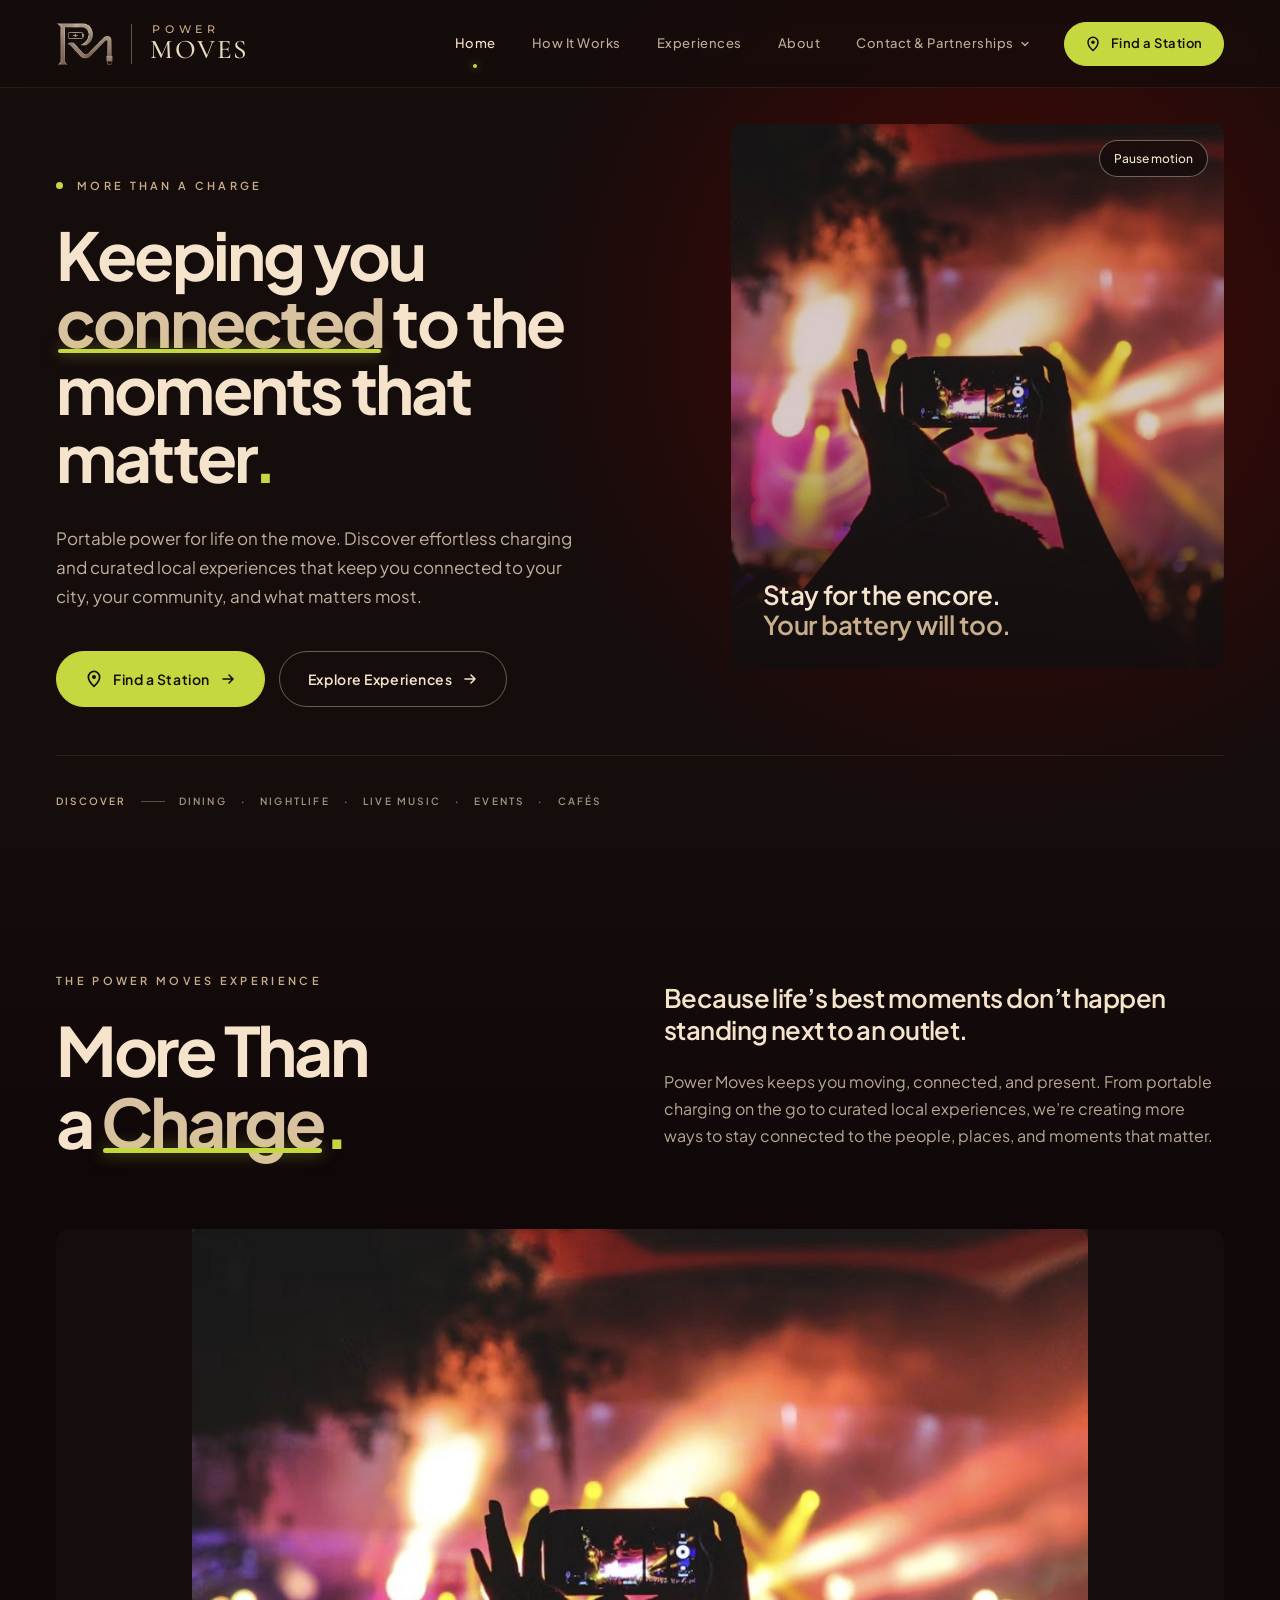
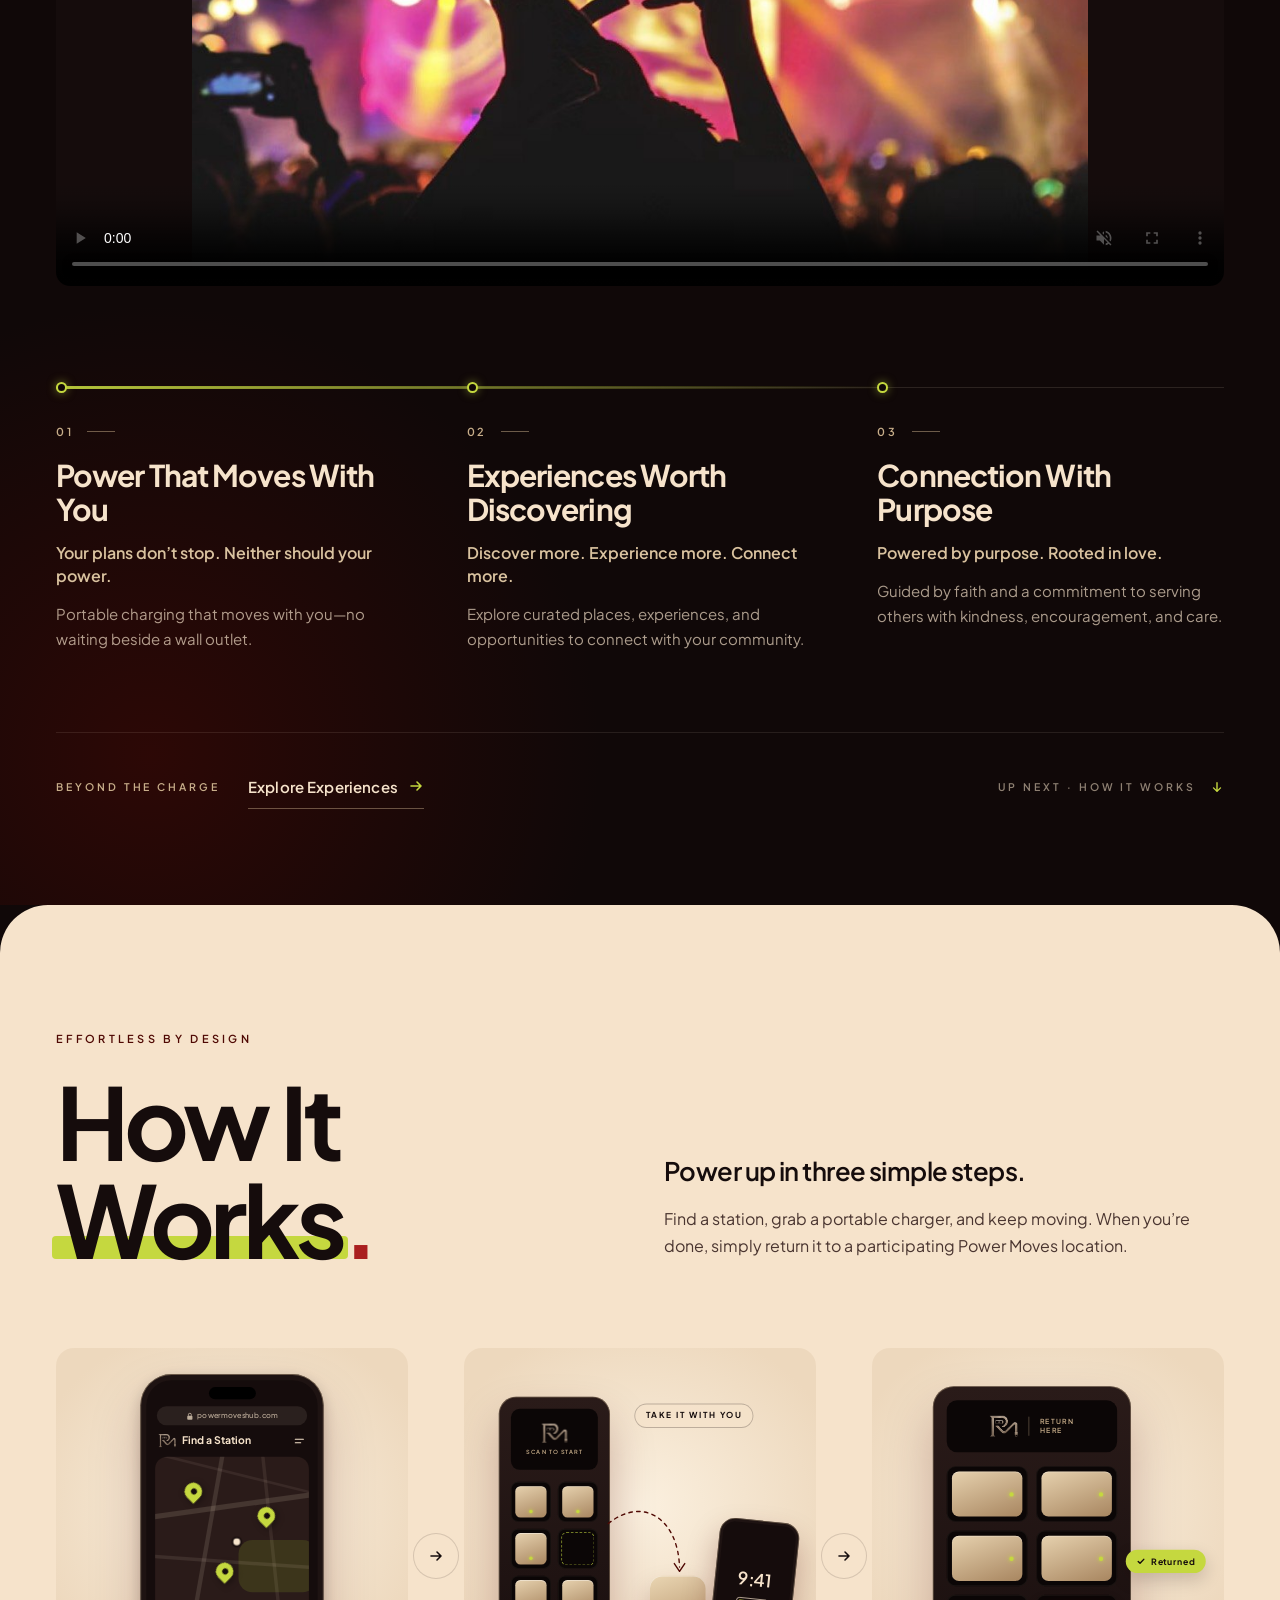
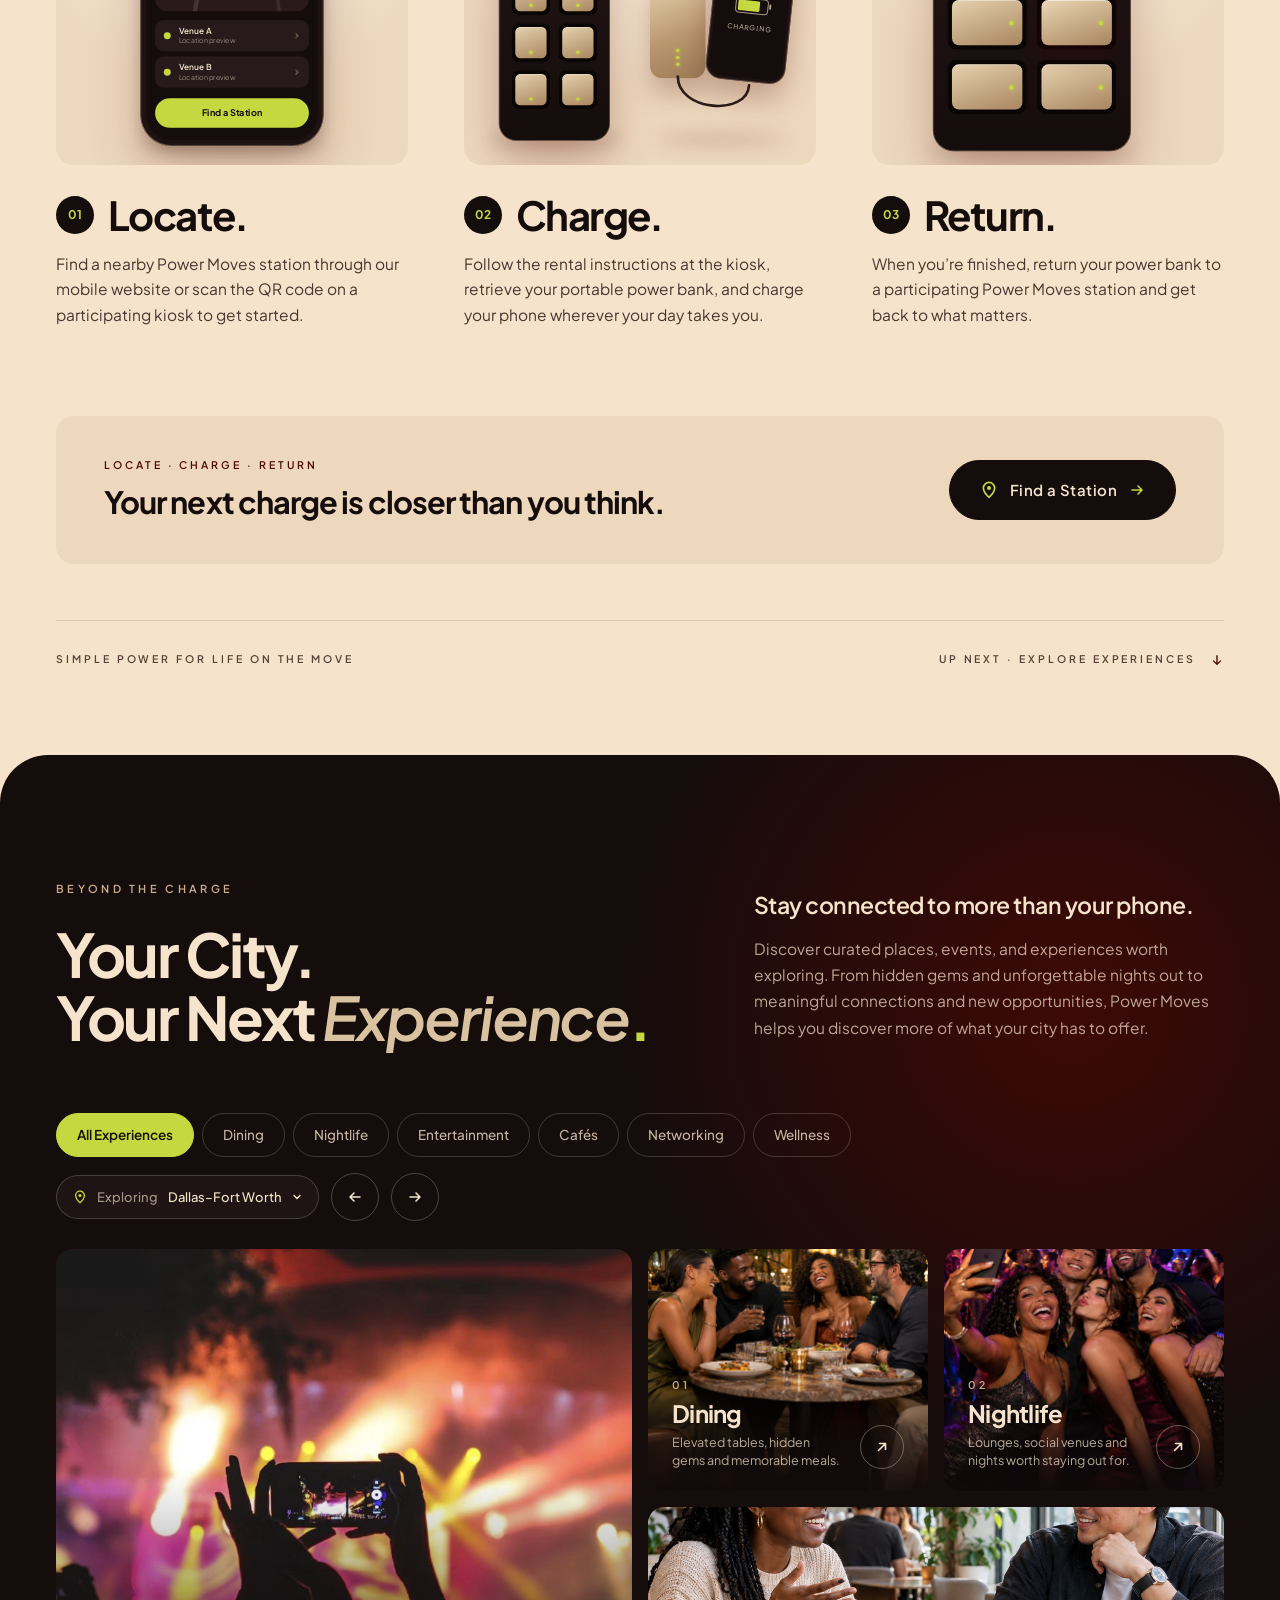
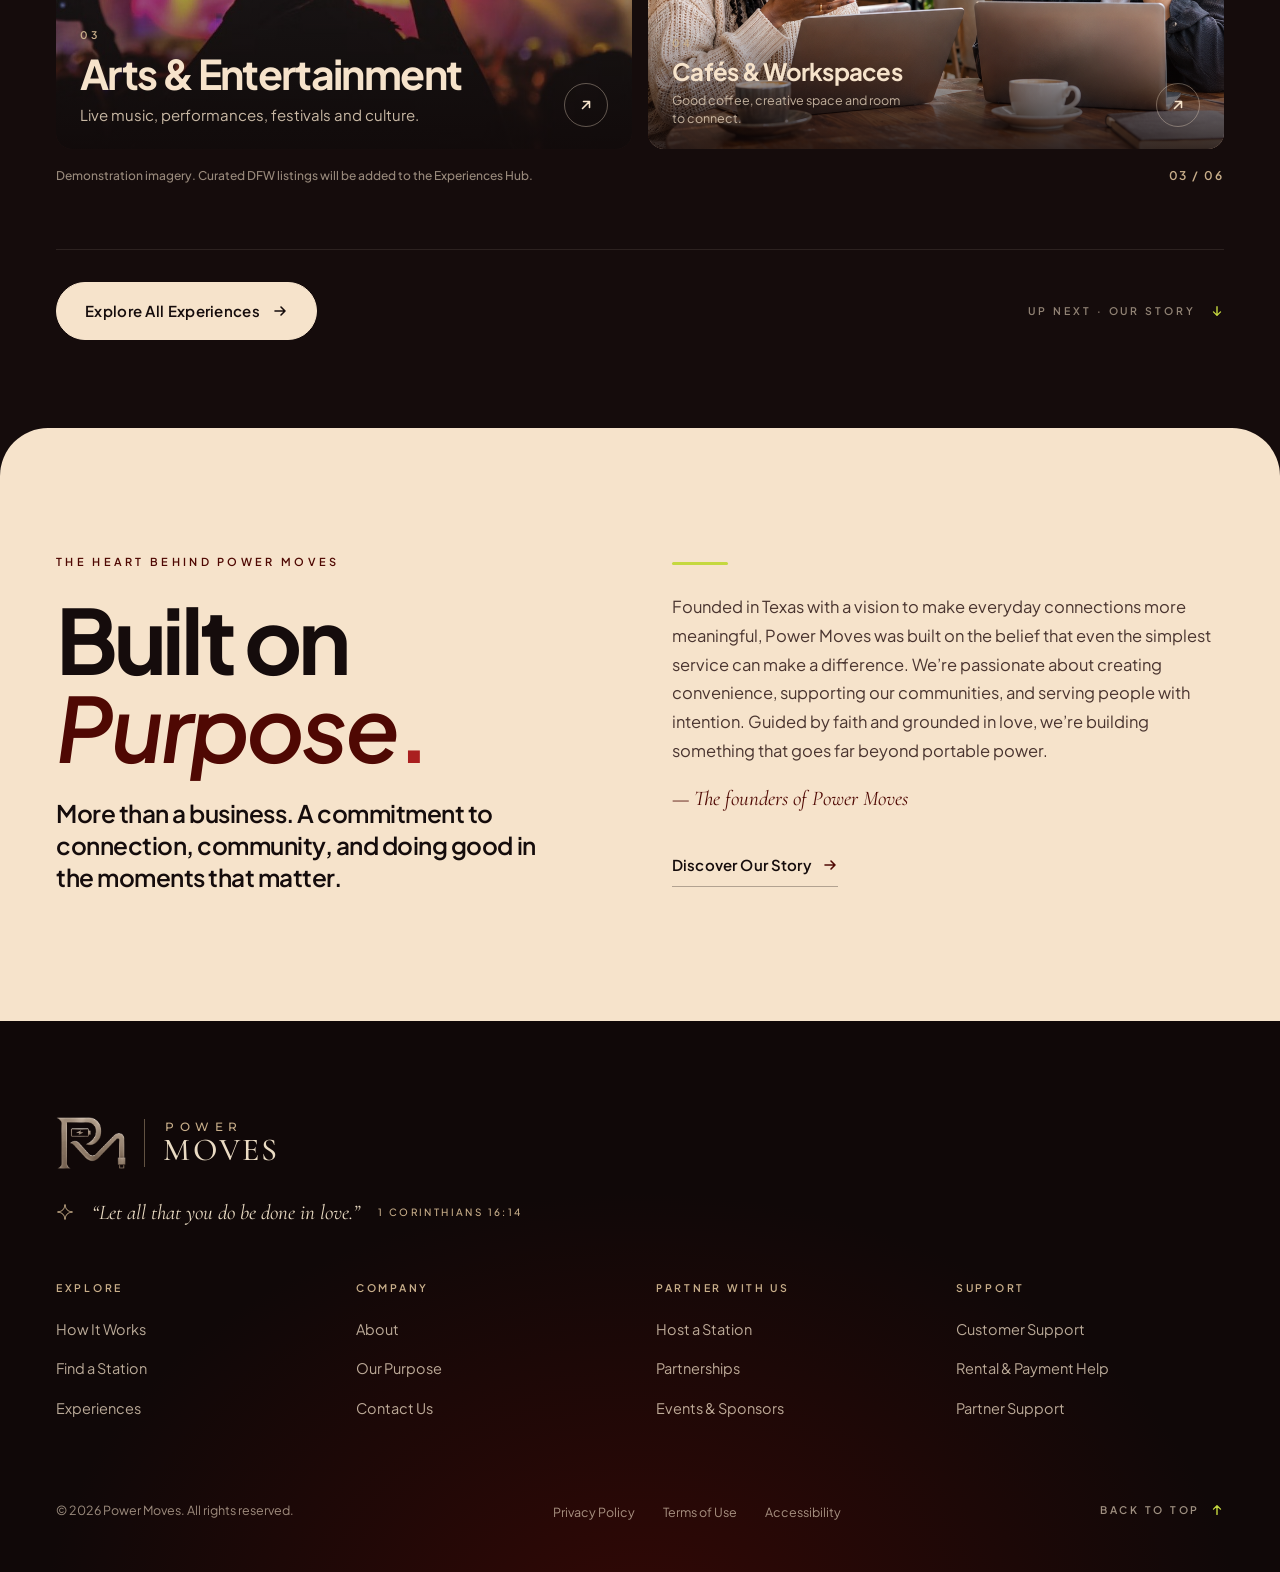
==== commit 0da70888: "Add files via upload" ====
--- a/index.html
+++ b/index.html
@@ -169,24 +169,12 @@
           </div>
         </div>
 
-        <!-- Motion feature placeholder: swap for a <video muted playsinline> with a poster image when the final film is ready. -->
-        <figure class="feature">
-          <img class="feature-bg" src="assets/img/concert.jpg" alt="" aria-hidden="true" loading="lazy">
-          <div class="feature-tint" aria-hidden="true"></div>
-          <div class="feature-vignette" aria-hidden="true"></div>
-          <div class="feature-top">
-            <span class="media-badge">LIFE, FULLY CHARGED</span>
-            <span class="media-ratio">16 : 9</span>
-          </div>
-          <div class="play-wrap">
-            <button type="button" class="play" id="motion-toggle" aria-label="Pause motion feature" aria-pressed="false">
-              <svg width="28" height="28" viewBox="0 0 28 28" fill="none" aria-hidden="true"><path d="M10 7.5v13l11-6.5-11-6.5Z" fill="currentColor"/></svg>
-            </button>
-          </div>
-          <figcaption>
-            <span class="feature-caption">Stay for the encore.<br><span>Your battery will too.</span></span>
-            <span class="feature-note">A night out with friends, a low battery, and the moment they didn’t have to leave.</span>
-          </figcaption>
+        <!-- Power Moves video ad -->
+        <figure class="feature feature-video">
+          <video controls muted playsinline preload="metadata" poster="assets/img/concert.jpg" aria-label="Power Moves video ad: Stay connected to the moments that matter">
+            <source src="assets/video/power-moves-ad.mp4" type="video/mp4">
+            Your browser cannot play this video. <a href="assets/video/power-moves-ad.mp4">Watch the Power Moves ad</a>.
+          </video>
         </figure>
 
         <div class="pillars">
--- a/assets/css/styles.css
+++ b/assets/css/styles.css
@@ -592,3 +592,8 @@
 .feature .feature-bg {filter:none;left:0;top:0;width:100%;height:100%;object-position:center 35%;transition:opacity .7s ease;}
 .feature .play {font:600 12px var(--sans);}
 @media(prefers-reduced-motion:reduce){.hero-media img{animation:none}.feature .feature-bg{transition:none}}
+
+.feature-video video {display:block;width:100%;height:100%;object-fit:contain;background:#150c0c;}
+
+.feature.feature-video {aspect-ratio:auto;height:auto;overflow:visible;background:transparent;}
+.feature.feature-video video {display:block;width:100%;height:auto;aspect-ratio:16/9;object-fit:contain;border-radius:14px;background:#150c0c;}
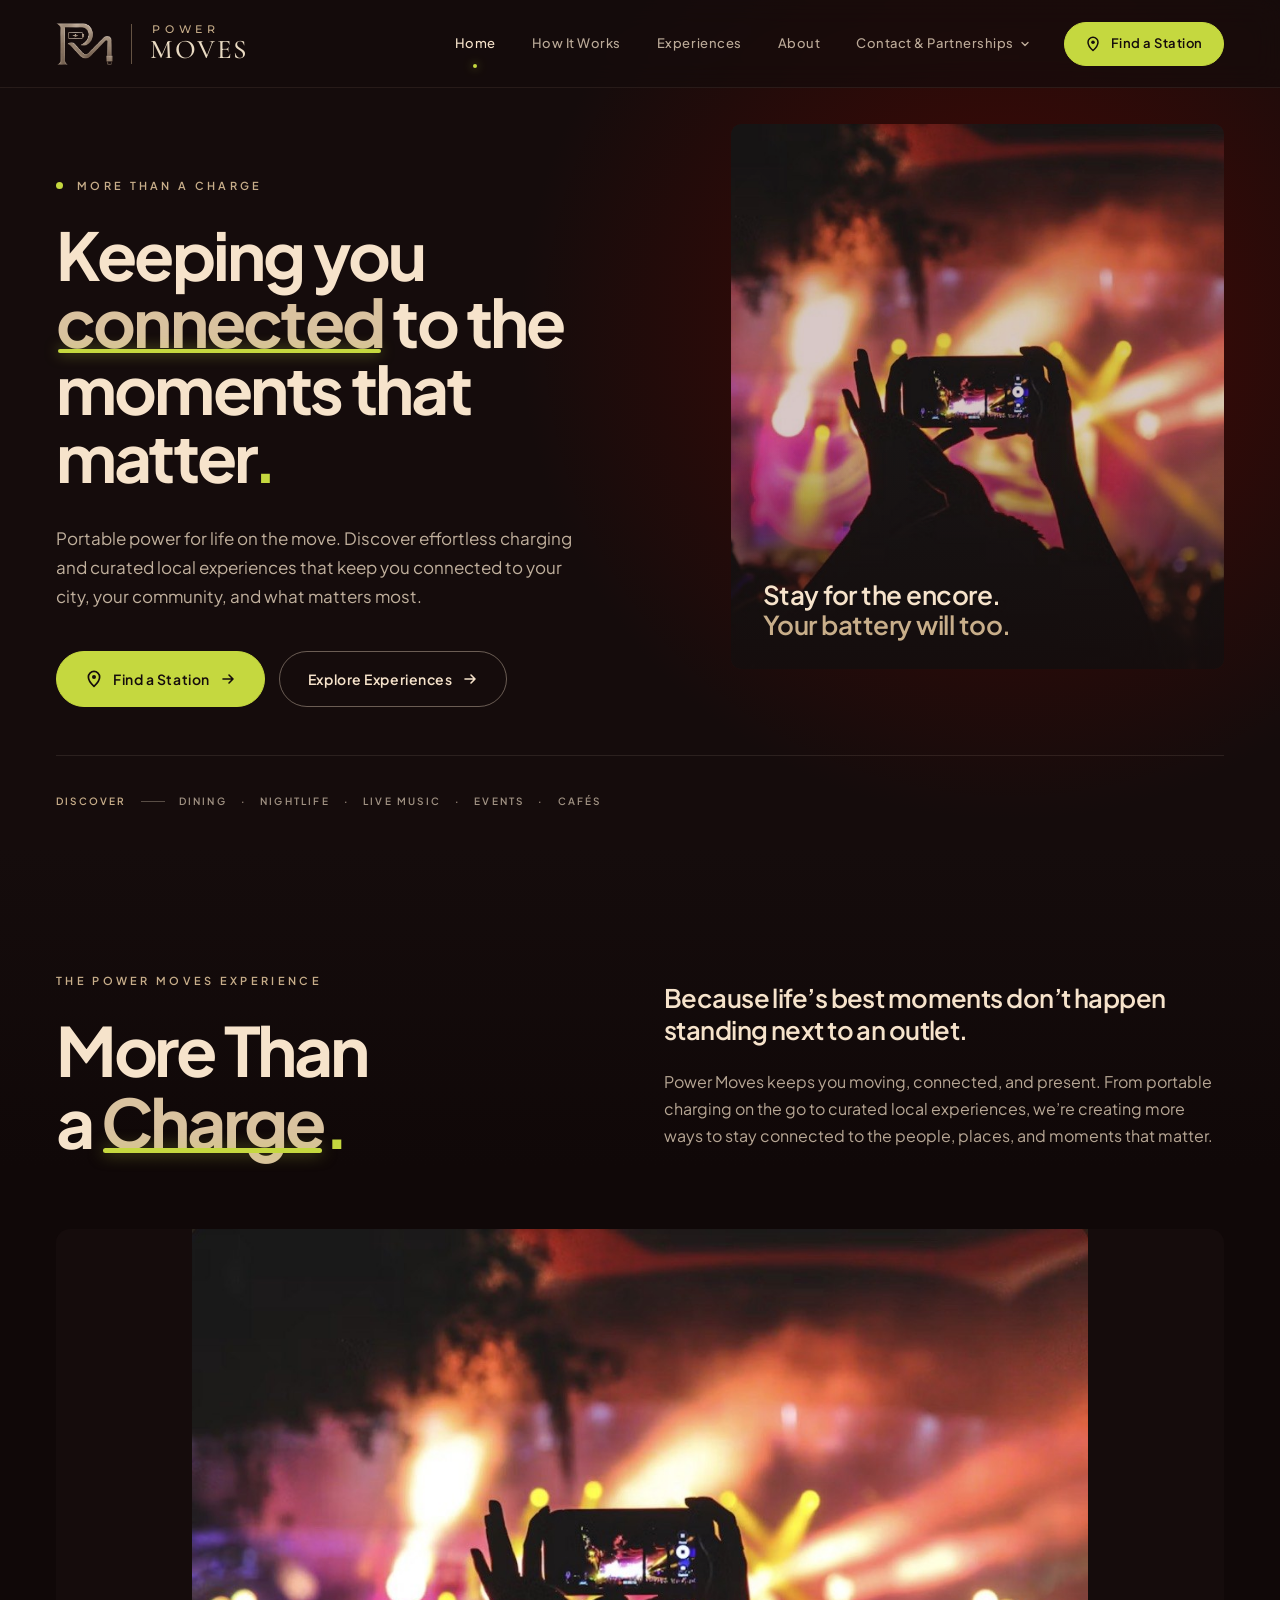
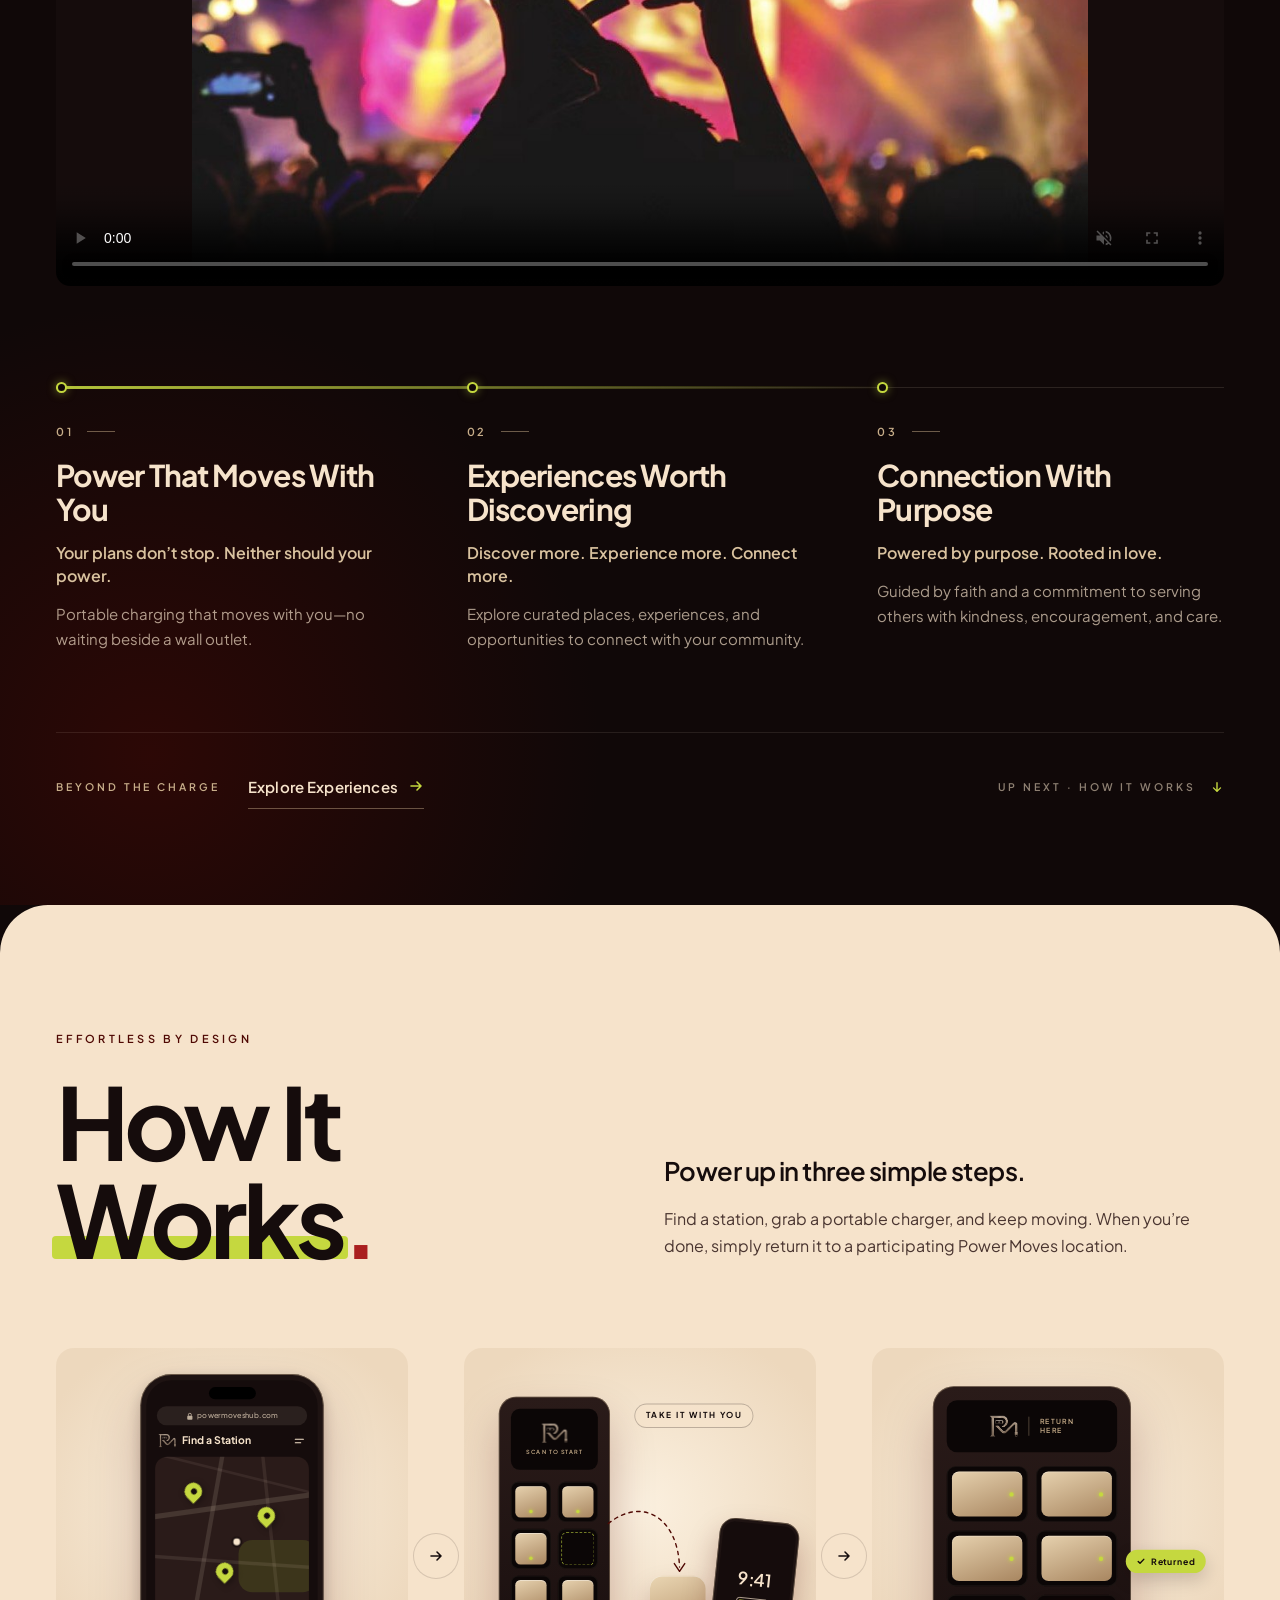
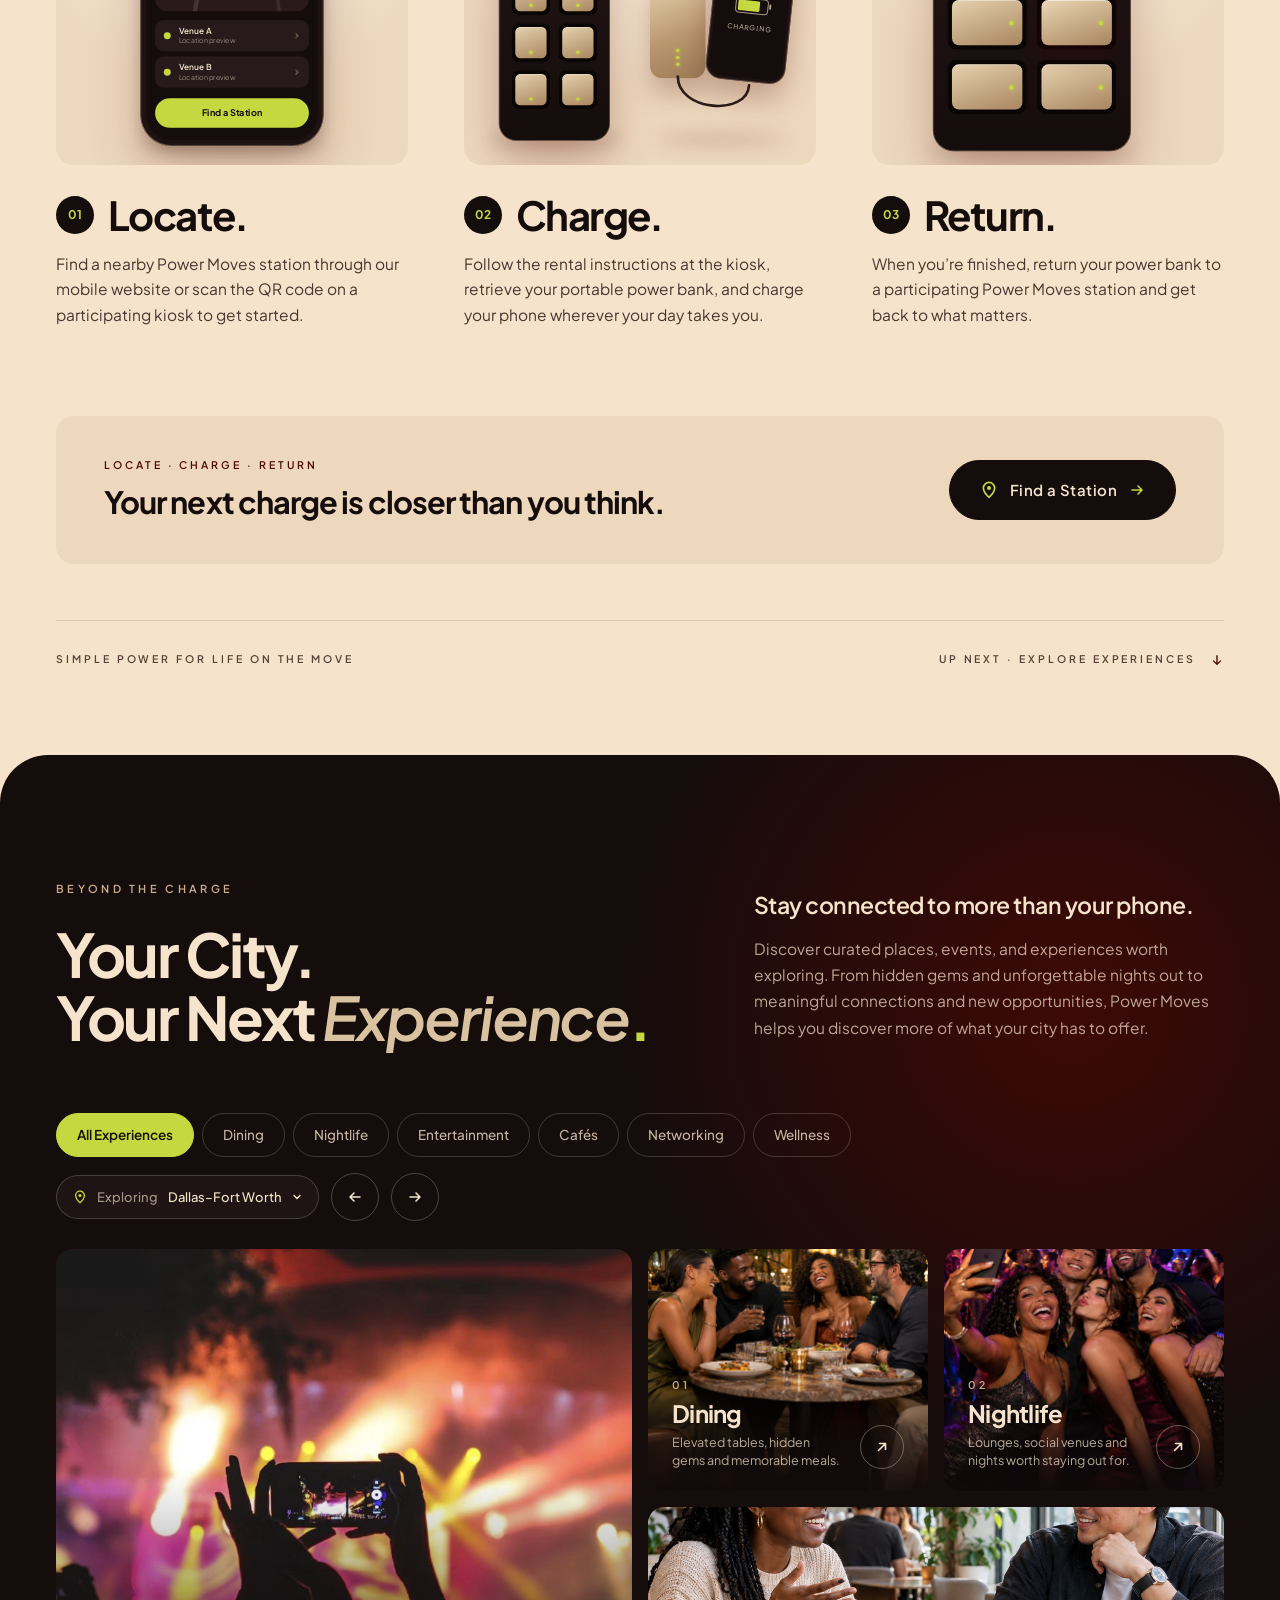
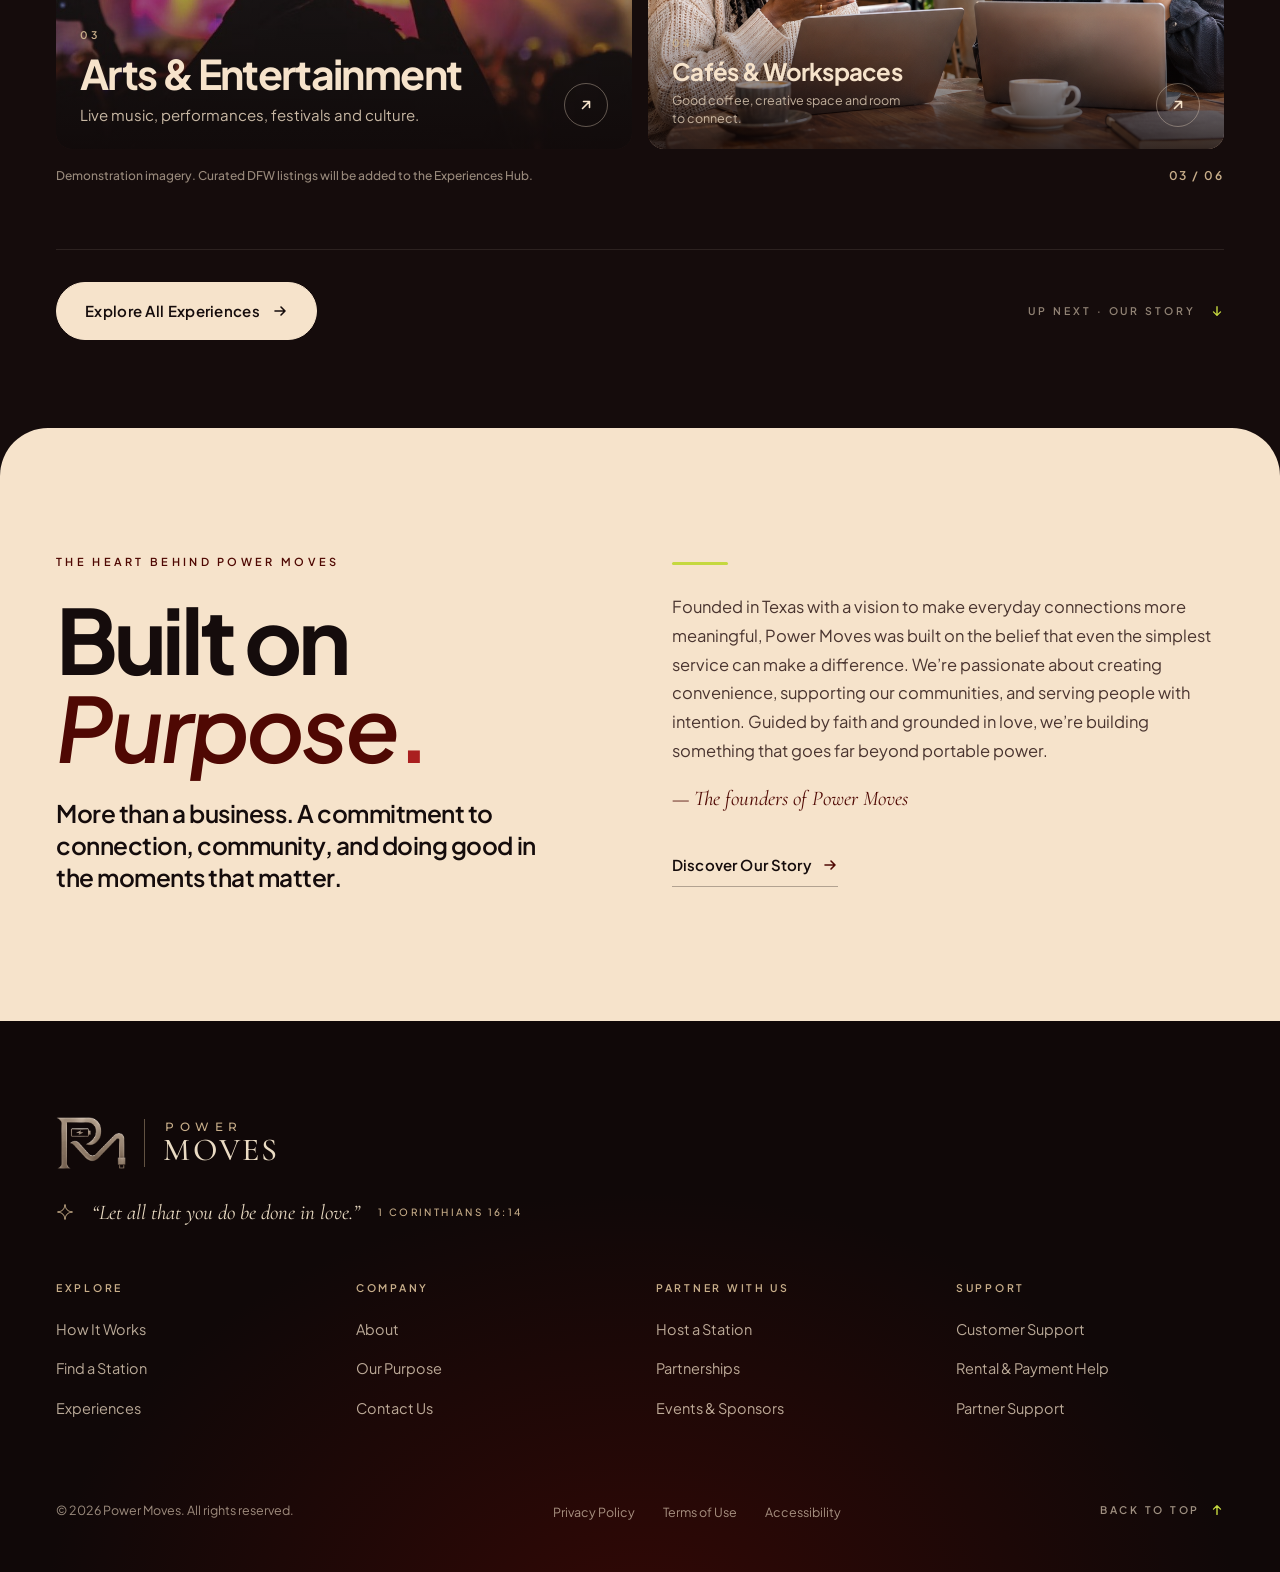
==== commit 11774488: "Add files via upload" ====
--- a/index.html
+++ b/index.html
@@ -17,7 +17,7 @@
   <link rel="preconnect" href="https://fonts.googleapis.com">
   <link rel="preconnect" href="https://fonts.gstatic.com" crossorigin>
   <link href="https://fonts.googleapis.com/css2?family=Cormorant+Garamond:ital,wght@0,500;1,400&amp;family=Montserrat:wght@500&amp;family=Plus+Jakarta+Sans:ital,wght@0,400;0,500;0,600;0,700;1,600&amp;display=swap" rel="stylesheet">
-  <link rel="stylesheet" href="assets/css/styles.css">
+  <link rel="stylesheet" href="assets/css/styles.css?v=mobile-2">
   <link rel="stylesheet" href="assets/css/about-section.css">
 </head>
 <body>
@@ -136,7 +136,6 @@
           </div>
         </div>
         <figure class="hero-media">
-          <button class="hero-motion-toggle" type="button" aria-label="Pause hero animation" aria-pressed="false">Pause motion</button>
           <img src="assets/img/concert.jpg" alt="Concertgoers holding up a phone to record a stage glowing with red and gold lights" width="1048" height="769" fetchpriority="high">
           <div class="media-tint" aria-hidden="true"></div>
           <div class="media-fade" aria-hidden="true"></div>
@@ -564,7 +563,7 @@
 
   <div class="toast" id="toast" role="status" aria-live="polite" hidden><span class="toast-tag">COMING SOON</span><span id="toast-msg"></span></div>
 
-  <script src="assets/js/motion.js" defer></script>
+  <script src="assets/js/motion.js?v=mobile-2" defer></script>
   <script src="assets/js/main.js" defer></script>
 </body>
 </html>
--- a/assets/css/styles.css
+++ b/assets/css/styles.css
@@ -597,3 +597,8 @@
 
 .feature.feature-video {aspect-ratio:auto;height:auto;overflow:visible;background:transparent;}
 .feature.feature-video video {display:block;width:100%;height:auto;aspect-ratio:16/9;object-fit:contain;border-radius:14px;background:#150c0c;}
+
+/* The opening hero photograph is static. */
+.hero-media img {animation:none;transform:none;}
+
+.video-start {position:absolute;inset:0;margin:auto;width:150px;height:52px;border:0;border-radius:30px;background:var(--neon);color:var(--espresso);font:600 15px var(--sans);cursor:pointer;z-index:2}.video-start[hidden]{display:none}
